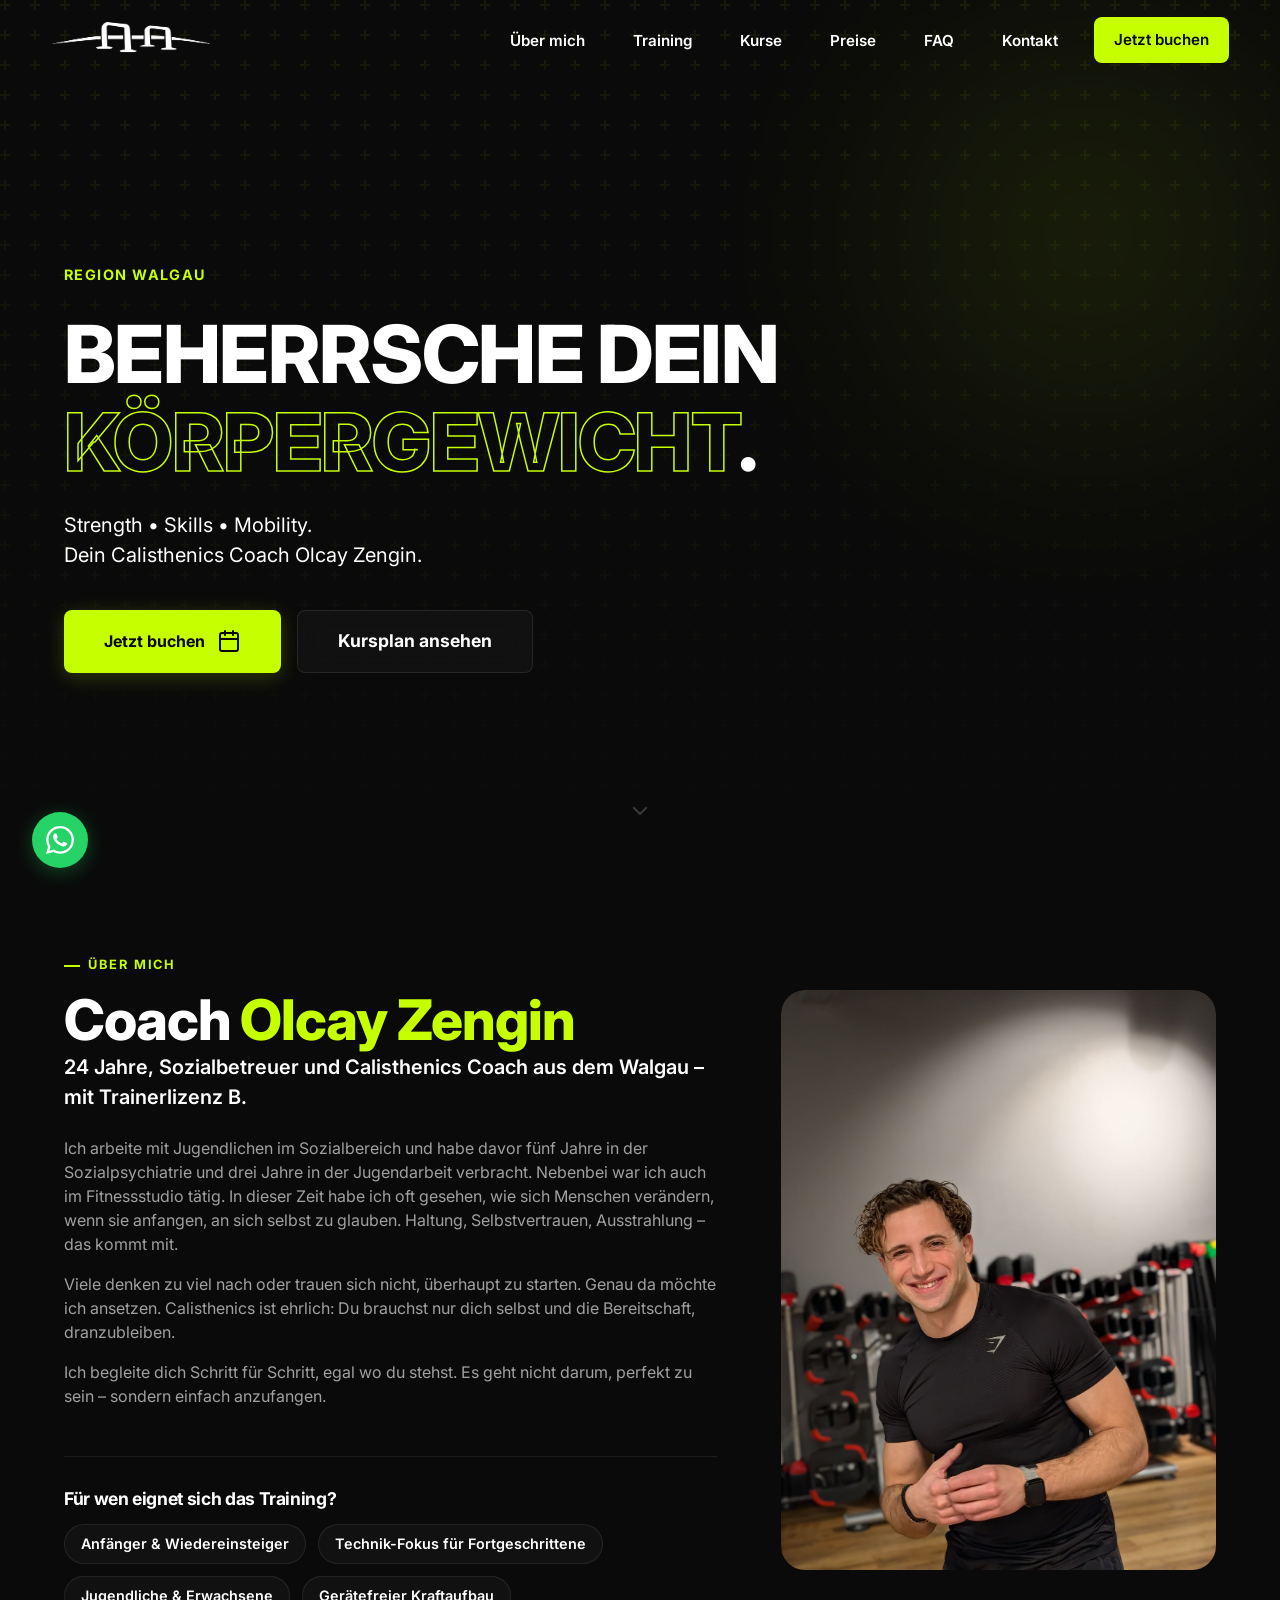
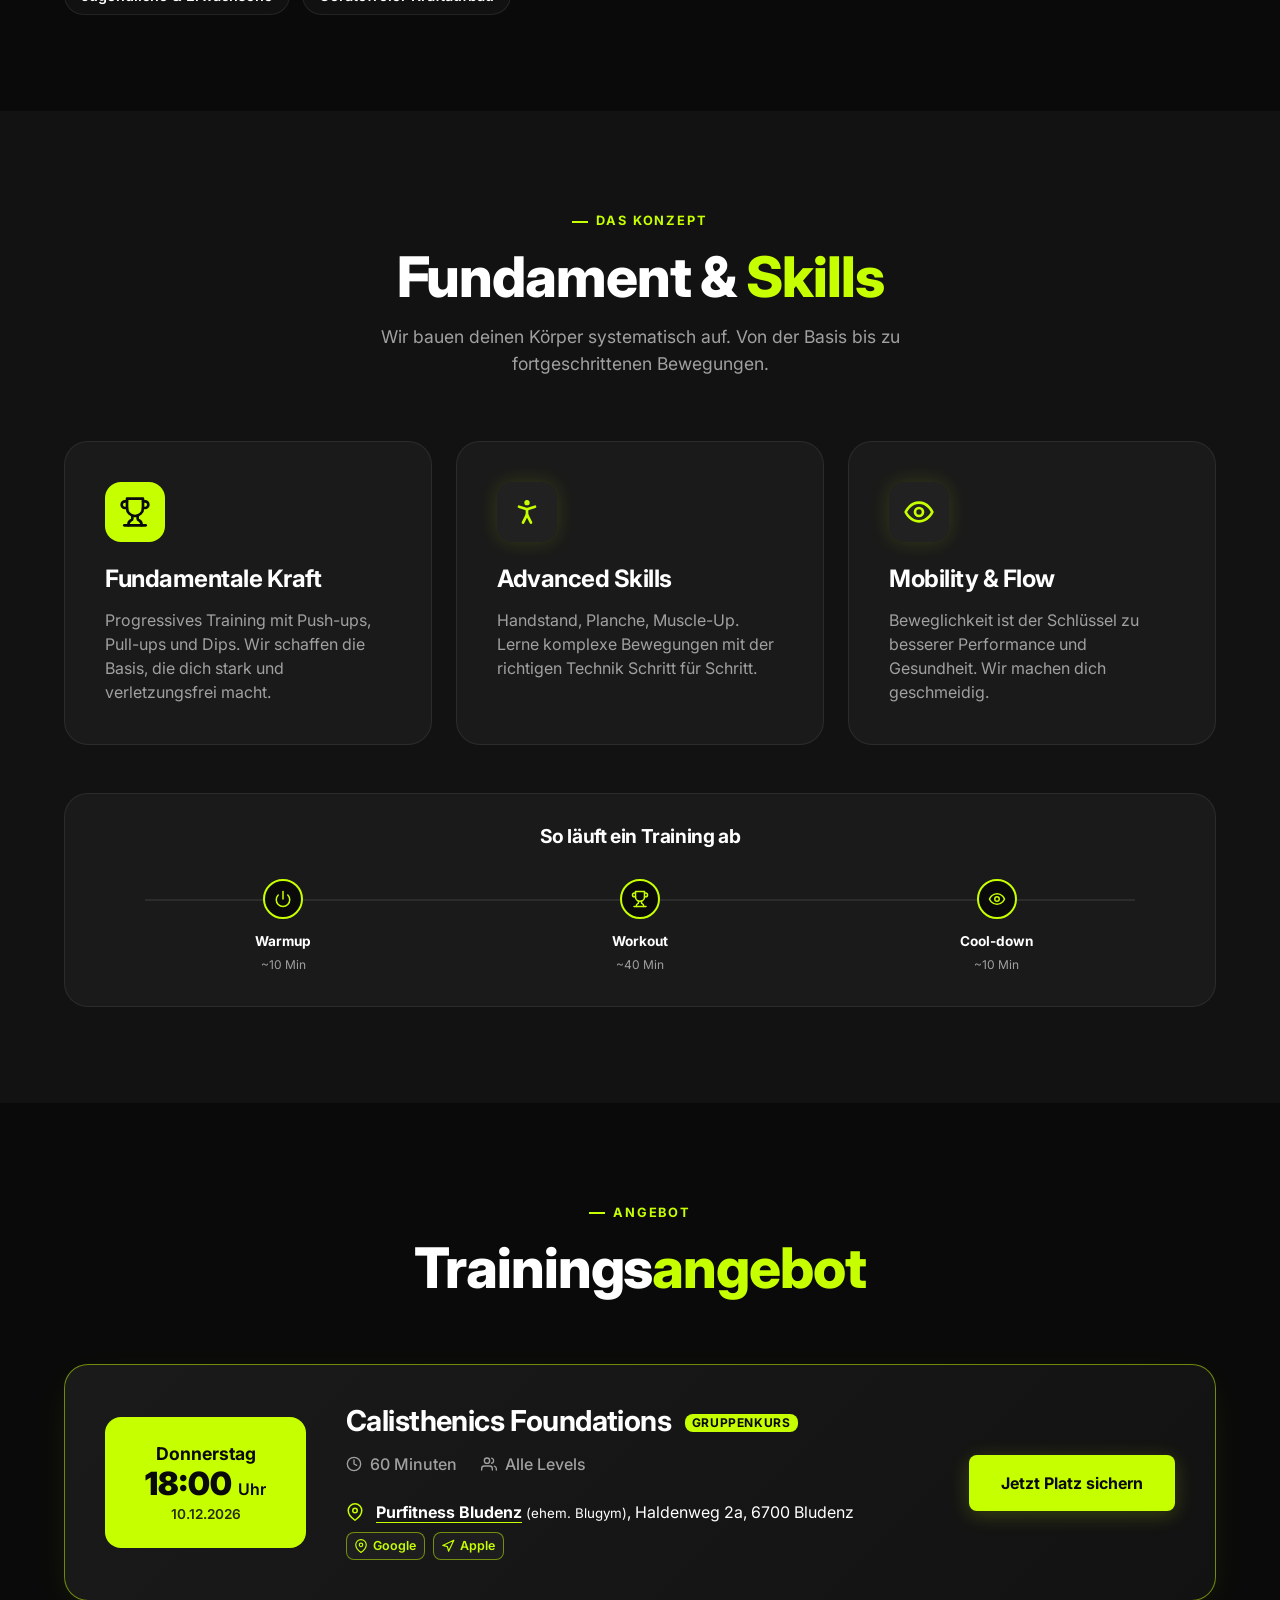
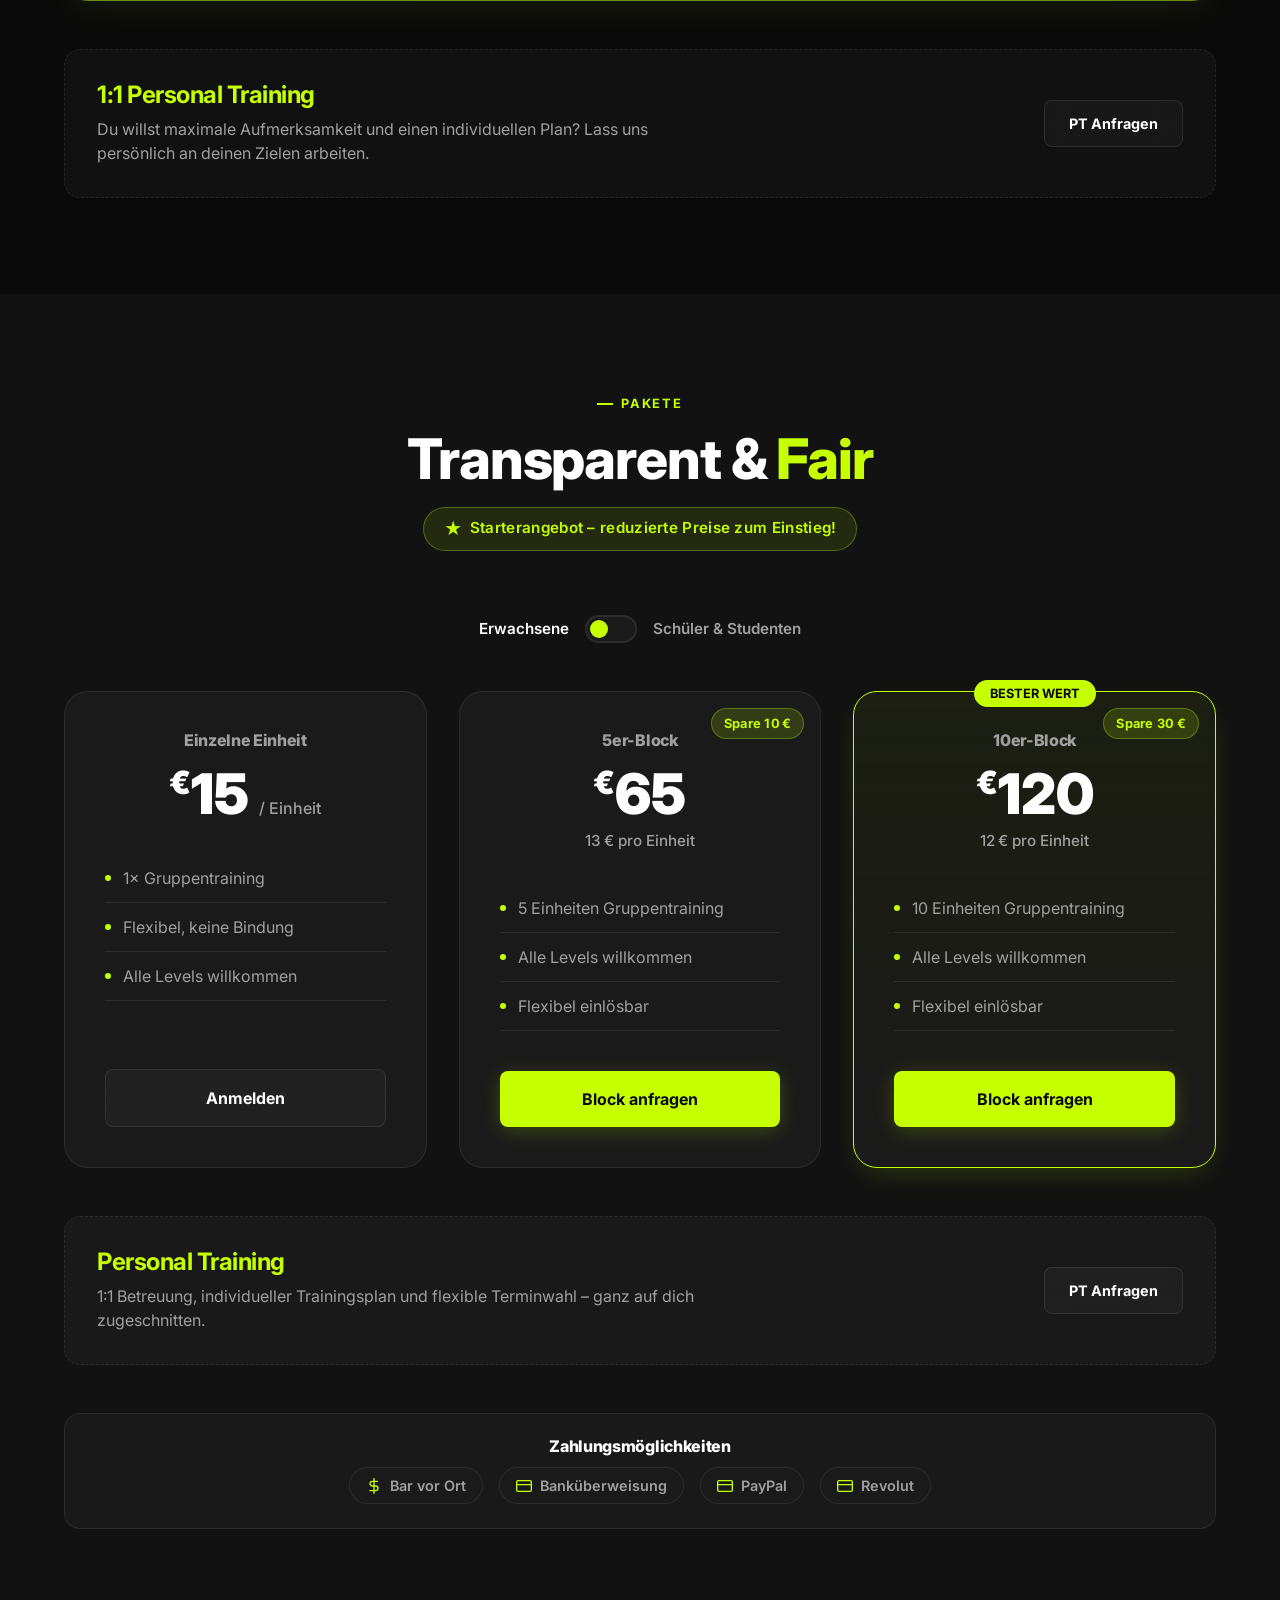
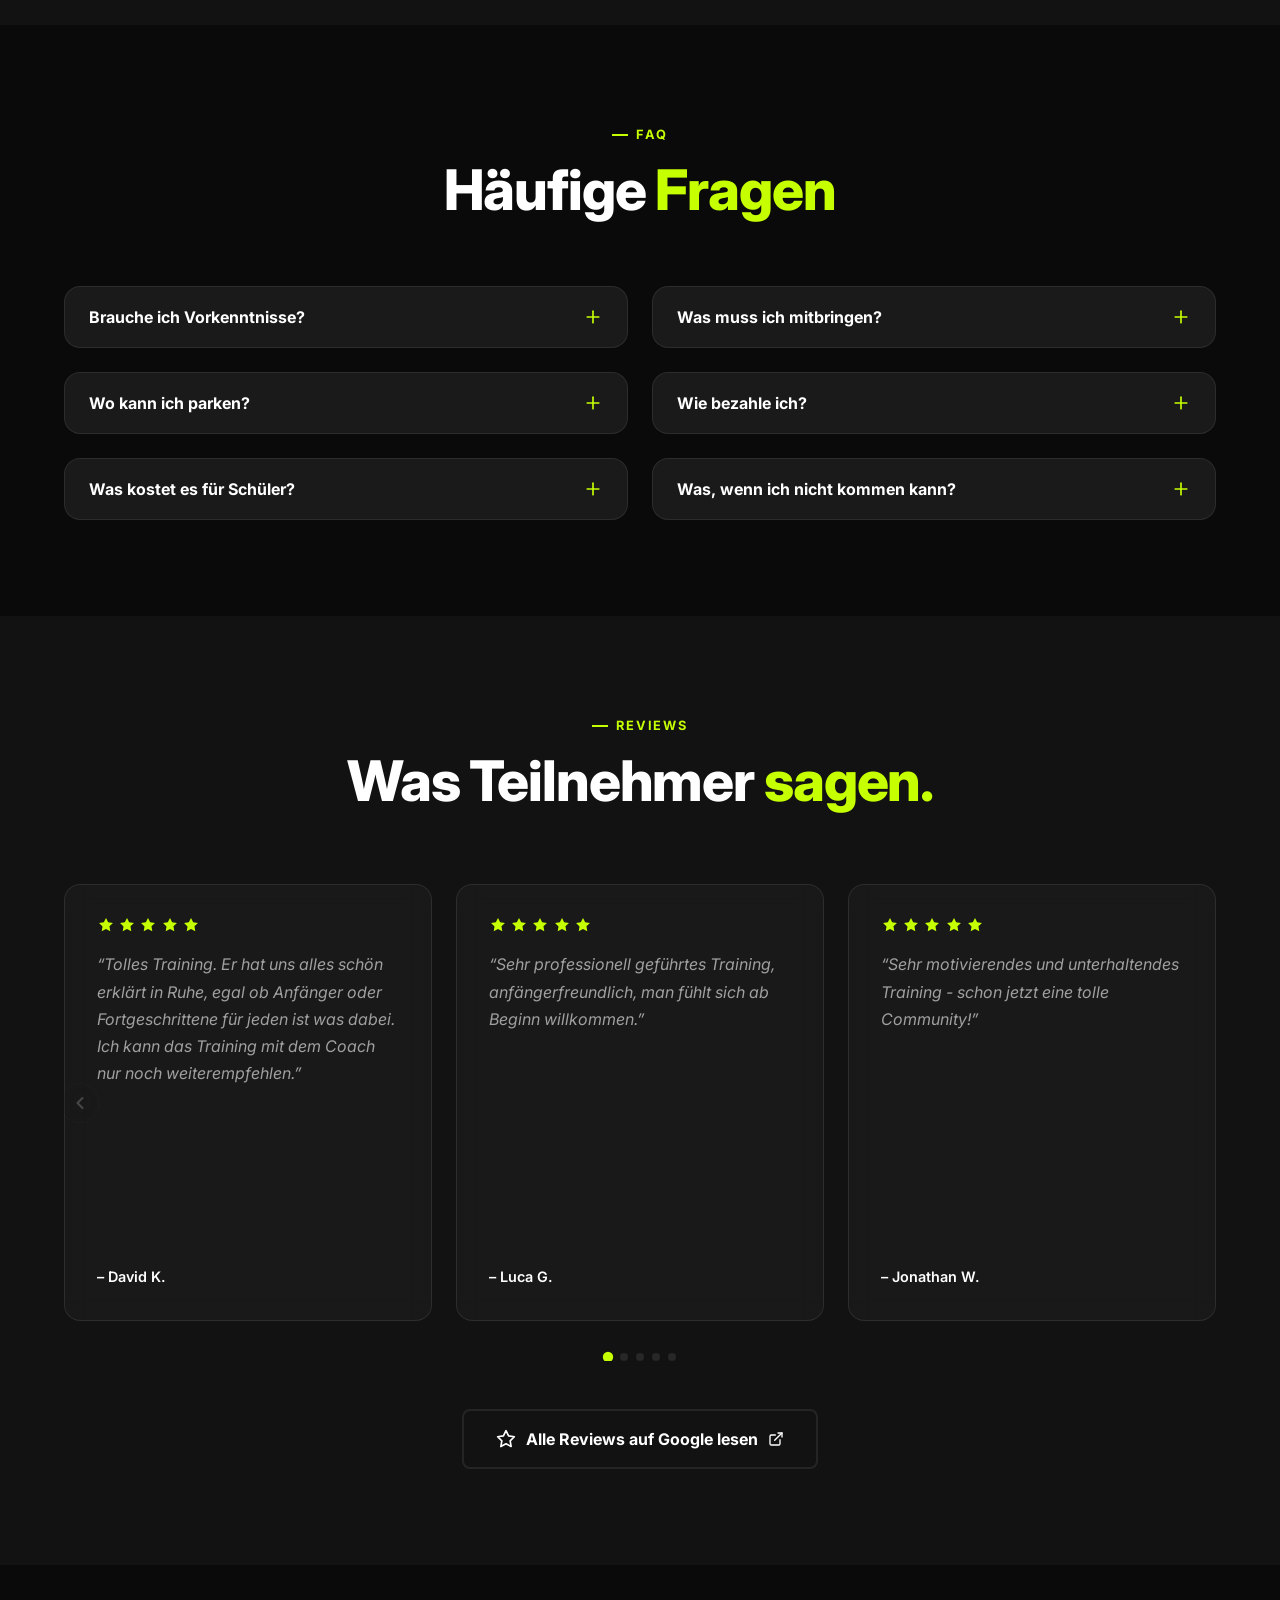
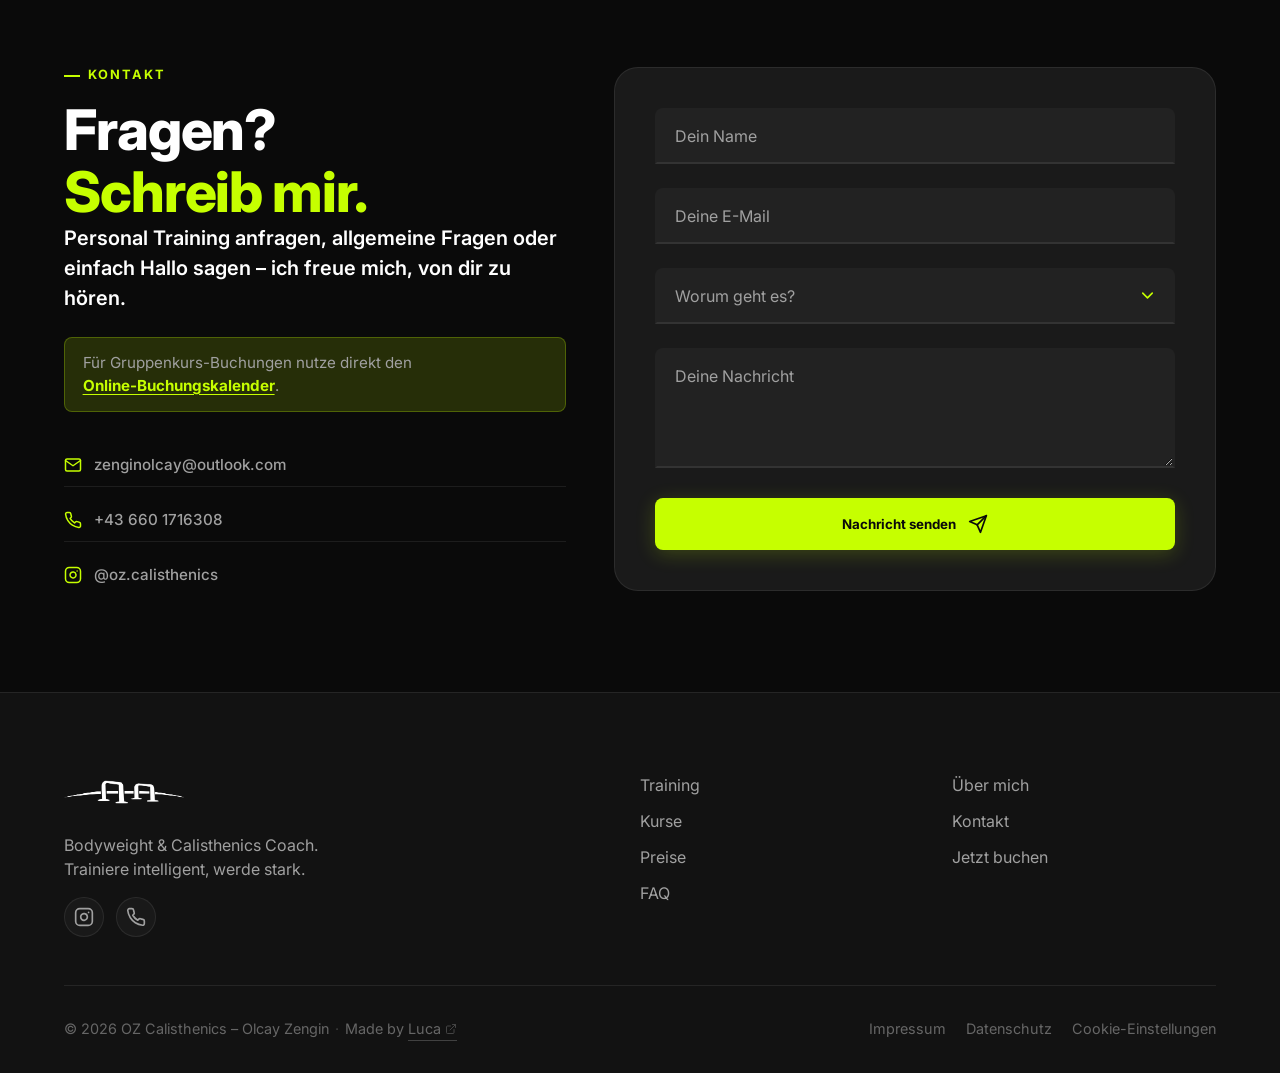
==== index.html @ abbfb84c "Redesign reviews section: replace vertical grid with horizontal carousel The reviews section was a b" ====
<!DOCTYPE html>
<html lang="de">
<head>
    <!-- Google Analytics -->
    <script src="analytics.js"></script>
    <script async src="https://www.googletagmanager.com/gtag/js?id=G-SQ1294ECL8"></script>
    <meta charset="UTF-8">
    <meta name="viewport" content="width=device-width, initial-scale=1.0, maximum-scale=5.0">
    <title>OZ Calisthenics – Eigengewicht & Calisthenics Training in Bludenz</title>
    <meta name="description" content="Calisthenics & Eigengewichtstraining mit Coach Olcay Zengin in Bludenz. Gruppenkurse und Personal Training. Strength • Skills • Mobility für alle Levels.">
    <!-- Open Graph -->
    <meta property="og:title" content="OZ Calisthenics – Eigengewicht & Calisthenics Training in Bludenz">
    <meta property="og:description" content="Calisthenics & Eigengewichtstraining mit Coach Olcay Zengin in Bludenz. Gruppenkurse und Personal Training für alle Levels.">
    <meta property="og:type" content="website">
    <meta property="og:url" content="https://oz-calisthenics.at/">
    <meta property="og:image" content="https://oz-calisthenics.at/olcay.jpeg">
    <meta property="og:locale" content="de_AT">
    <meta property="og:site_name" content="OZ Calisthenics">
    <link rel="icon" href="favicon.ico" type="image/x-icon">
    <link rel="stylesheet" href="style.css">
    <link rel="dns-prefetch" href="https://cdn.supersaas.net">
    <link rel="preconnect" href="https://fonts.googleapis.com">
    <link rel="preconnect" href="https://fonts.gstatic.com" crossorigin>
    <link href="https://fonts.googleapis.com/css2?family=Inter:wght@400;600;700;800;900&display=swap" rel="stylesheet" media="print" onload="this.media='all'">
    <noscript><link href="https://fonts.googleapis.com/css2?family=Inter:wght@400;600;700;800;900&display=swap" rel="stylesheet"></noscript>
    <!-- Structured Data -->
    <script type="application/ld+json">
    {
        "@context": "https://schema.org",
        "@type": "SportsActivityLocation",
        "name": "OZ Calisthenics",
        "description": "Calisthenics & Eigengewichtstraining mit Coach Olcay Zengin in Bludenz. Gruppenkurse und Personal Training.",
        "url": "https://oz-calisthenics.at",
        "telephone": "+436601716308",
        "email": "zenginolcay@outlook.com",
        "address": {
            "@type": "PostalAddress",
            "streetAddress": "Haldenweg 2a",
            "addressLocality": "Bludenz",
            "postalCode": "6700",
            "addressCountry": "AT"
        },
        "geo": {
            "@type": "GeoCoordinates",
            "latitude": 47.1545,
            "longitude": 9.8225
        },
        "founder": {
            "@type": "Person",
            "name": "Olcay Zengin",
            "jobTitle": "Calisthenics Coach"
        },
        "sameAs": [
            "https://www.instagram.com/oz.calisthenics/"
        ]
    }
    </script>
</head>
<body>
    <a href="#main" class="skip-link">Zum Inhalt springen</a>
    <nav class="navbar" id="navbar">
        <div class="nav-container">
            <a href="#hero" class="nav-logo" aria-label="Zurück zum Start">
                <img src="logo.png" alt="OZ Calisthenics Logo" class="logo-img">
            </a>
            
            <button class="nav-toggle" id="nav-toggle" aria-label="Menü öffnen" aria-expanded="false">
                <span class="toggle-line"></span>
                <span class="toggle-line"></span>
            </button>

            <ul class="nav-menu" id="nav-menu">
                <li><a href="#about" class="nav-link">Über mich</a></li>
                <li><a href="#training" class="nav-link">Training</a></li>
                <li><a href="#kurse" class="nav-link">Kurse</a></li>
                <li><a href="#preise" class="nav-link">Preise</a></li>
                <li><a href="#faq" class="nav-link">FAQ</a></li>
                <li><a href="#kontakt" class="nav-link">Kontakt</a></li>
                <li><button class="nav-link btn-nav-cta btn-booking">Jetzt buchen</button></li>
            </ul>
        </div>
    </nav>
    <div class="nav-menu-overlay" id="nav-overlay"></div>

    <main id="main">
        <section class="hero" id="hero">
            <div class="hero-bg-pattern"></div>
            <div class="hero-content container">
                <div class="hero-text-block animated-fade-up">
                    <span class="hero-badge">Region Walgau</span>
                    <h1 class="hero-title">
                        BEHERRSCHE DEIN<br>
                        <span class="text-stroke-accent">KÖRPERGEWICHT</span>.
                    </h1>
                    <p class="hero-subtitle">Strength • Skills • Mobility. <br>Dein Calisthenics Coach Olcay Zengin.</p>
                </div>
                
                <div class="hero-actions animated-fade-up delay-1">
                    <button class="btn btn-accent btn-large btn-booking">
                        Jetzt buchen
                        <svg xmlns="http://www.w3.org/2000/svg" width="24" height="24" viewBox="0 0 24 24" fill="none" stroke="currentColor" stroke-width="2" stroke-linecap="round" stroke-linejoin="round"><rect x="3" y="4" width="18" height="18" rx="2" ry="2"></rect><line x1="16" y1="2" x2="16" y2="6"></line><line x1="8" y1="2" x2="8" y2="6"></line><line x1="3" y1="10" x2="21" y2="10"></line></svg>
                    </button>
                    <a href="#kurse" class="btn btn-glass btn-large">Kursplan ansehen</a>
                </div>
            </div>
            <a href="#about" class="scroll-indicator" aria-label="Nach unten scrollen">
                <svg xmlns="http://www.w3.org/2000/svg" width="24" height="24" viewBox="0 0 24 24" fill="none" stroke="currentColor" stroke-width="2" stroke-linecap="round" stroke-linejoin="round"><polyline points="6 9 12 15 18 9"></polyline></svg>
            </a>
        </section>

        <section class="section" id="about">
            <div class="container">
                <div class="about-layout">
                    <div class="about-content scroll-reveal">
                        <span class="section-tag">Über mich</span>
                        <h2 class="section-title">Coach <span class="text-accent">Olcay Zengin</span></h2>
                        <p class="lead-text">24 Jahre, Sozialbetreuer und Calisthenics Coach aus dem Walgau – mit Trainerlizenz B.</p>
                        <p>Ich arbeite mit Jugendlichen im Sozialbereich und habe davor fünf Jahre in der Sozialpsychiatrie und drei Jahre in der Jugendarbeit verbracht. Nebenbei war ich auch im Fitnessstudio tätig. In dieser Zeit habe ich oft gesehen, wie sich Menschen verändern, wenn sie anfangen, an sich selbst zu glauben. Haltung, Selbstvertrauen, Ausstrahlung – das kommt mit.</p>
                        <p>Viele denken zu viel nach oder trauen sich nicht, überhaupt zu starten. Genau da möchte ich ansetzen. Calisthenics ist ehrlich: Du brauchst nur dich selbst und die Bereitschaft, dranzubleiben.</p>
                        <p>Ich begleite dich Schritt für Schritt, egal wo du stehst. Es geht nicht darum, perfekt zu sein – sondern einfach anzufangen.</p>
                        <div class="target-groups">
                            <h3>Für wen eignet sich das Training?</h3>
                            <ul class="tag-list">
                                <li>Anfänger & Wiedereinsteiger</li>
                                <li>Technik-Fokus für Fortgeschrittene</li>
                                <li>Jugendliche & Erwachsene</li>
                                <li>Gerätefreier Kraftaufbau</li>
                            </ul>
                        </div>
                    </div>
                    
                    <div class="about-image scroll-reveal delay-1">
                        <img src="olcay.jpeg" alt="Coach Olcay Zengin" class="about-photo" loading="lazy">
                    </div>
                </div>
            </div>
        </section>

        <section class="section section-darker" id="training">
            <div class="container">
                <div class="section-header center-text scroll-reveal">
                    <span class="section-tag">Das Konzept</span>
                    <h2 class="section-title">Fundament & <span class="text-accent">Skills</span></h2>
                    <p class="section-subtitle">Wir bauen deinen Körper systematisch auf. Von der Basis bis zu fortgeschrittenen Bewegungen.</p>
                </div>

                <div class="bento-grid">
                    <div class="bento-card scroll-reveal">
                        <div class="card-content">
                            <div class="icon-wrapper accent-bg"><svg xmlns="http://www.w3.org/2000/svg" width="24" height="24" viewBox="0 0 24 24" fill="none" stroke="currentColor" stroke-width="2" stroke-linecap="round" stroke-linejoin="round"><path d="M6 9H4.5a2.5 2.5 0 0 1 0-5H6"></path><path d="M18 9h1.5a2.5 2.5 0 0 0 0-5H18"></path><path d="M4 22h16"></path><path d="M10 14.66V17c0 .55-.47.98-.97 1.21C7.85 18.75 7 20.24 7 22"></path><path d="M14 14.66V17c0 .55.47.98.97 1.21C16.15 18.75 17 20.24 17 22"></path><path d="M18 2H6v7a6 6 0 0 0 12 0V2Z"></path></svg></div>
                            <h3>Fundamentale Kraft</h3>
                            <p>Progressives Training mit Push-ups, Pull-ups und Dips. Wir schaffen die Basis, die dich stark und verletzungsfrei macht.</p>
                        </div>
                    </div>

                    <div class="bento-card scroll-reveal delay-1">
                        <div class="card-content">
                            <div class="icon-wrapper icon-glow"><svg xmlns="http://www.w3.org/2000/svg" width="24" height="24" viewBox="0 0 24 24" fill="none" stroke="currentColor" stroke-width="2" stroke-linecap="round" stroke-linejoin="round"><circle cx="12" cy="5" r="1"></circle><path d="m9 20 3-6 3 6"></path><path d="m6 8 6 2 6-2"></path><path d="M12 10v4"></path></svg></div>
                            <h3>Advanced Skills</h3>
                            <p>Handstand, Planche, Muscle-Up. Lerne komplexe Bewegungen mit der richtigen Technik Schritt für Schritt.</p>
                        </div>
                    </div>

                    <div class="bento-card scroll-reveal delay-2">
                        <div class="card-content">
                            <div class="icon-wrapper icon-glow"><svg xmlns="http://www.w3.org/2000/svg" width="24" height="24" viewBox="0 0 24 24" fill="none" stroke="currentColor" stroke-width="2" stroke-linecap="round" stroke-linejoin="round"><path d="M2 12s3-7 10-7 10 7 10 7-3 7-10 7-10-7-10-7Z"></path><circle cx="12" cy="12" r="3"></circle></svg></div>
                            <h3>Mobility & Flow</h3>
                            <p>Beweglichkeit ist der Schlüssel zu besserer Performance und Gesundheit. Wir machen dich geschmeidig.</p>
                        </div>
                    </div>
                </div>

                <div class="session-timeline scroll-reveal">
                    <h3>So läuft ein Training ab</h3>
                    <div class="timeline-steps">
                        <div class="timeline-step">
                            <div class="timeline-icon">
                                <svg xmlns="http://www.w3.org/2000/svg" width="24" height="24" viewBox="0 0 24 24" fill="none" stroke="currentColor" stroke-width="2" stroke-linecap="round" stroke-linejoin="round"><path d="M18.36 6.64a9 9 0 1 1-12.73 0"></path><line x1="12" y1="2" x2="12" y2="12"></line></svg>
                            </div>
                            <strong>Warmup</strong>
                            <span>~10 Min</span>
                        </div>
                        <div class="timeline-step">
                            <div class="timeline-icon">
                                <svg xmlns="http://www.w3.org/2000/svg" width="24" height="24" viewBox="0 0 24 24" fill="none" stroke="currentColor" stroke-width="2" stroke-linecap="round" stroke-linejoin="round"><path d="M6 9H4.5a2.5 2.5 0 0 1 0-5H6"></path><path d="M18 9h1.5a2.5 2.5 0 0 0 0-5H18"></path><path d="M4 22h16"></path><path d="M10 14.66V17c0 .55-.47.98-.97 1.21C7.85 18.75 7 20.24 7 22"></path><path d="M14 14.66V17c0 .55.47.98.97 1.21C16.15 18.75 17 20.24 17 22"></path><path d="M18 2H6v7a6 6 0 0 0 12 0V2Z"></path></svg>
                            </div>
                            <strong>Workout</strong>
                            <span>~40 Min</span>
                        </div>
                        <div class="timeline-step">
                            <div class="timeline-icon">
                                <svg xmlns="http://www.w3.org/2000/svg" width="24" height="24" viewBox="0 0 24 24" fill="none" stroke="currentColor" stroke-width="2" stroke-linecap="round" stroke-linejoin="round"><path d="M2 12s3-7 10-7 10 7 10 7-3 7-10 7-10-7-10-7Z"></path><circle cx="12" cy="12" r="3"></circle></svg>
                            </div>
                            <strong>Cool-down</strong>
                            <span>~10 Min</span>
                        </div>
                    </div>
                </div>
            </div>
        </section>

        <section class="section" id="kurse">
            <div class="container">
                <div class="section-header center-text scroll-reveal">
                    <span class="section-tag">Angebot</span>
                    <h2 class="section-title">Trainings<span class="text-accent">angebot</span></h2>
                </div>
                
                <div class="course-highlight-card scroll-reveal">
                    <div class="course-timing">
                        <span class="day">Donnerstag</span>
                        <span class="time">18:00 <small>Uhr</small></span>
                        <span class="next-date" id="next-thursday"></span>
                    </div>
                    <div class="course-info">
                        <h3>Calisthenics Foundations <span class="course-type-badge">Gruppenkurs</span></h3>
                        <div class="meta-info">
                            <span><svg xmlns="http://www.w3.org/2000/svg" width="16" height="16" viewBox="0 0 24 24" fill="none" stroke="currentColor" stroke-width="2" stroke-linecap="round" stroke-linejoin="round"><circle cx="12" cy="12" r="10"></circle><polyline points="12 6 12 12 16 14"></polyline></svg> 60 Minuten</span>
                            <span><svg xmlns="http://www.w3.org/2000/svg" width="16" height="16" viewBox="0 0 24 24" fill="none" stroke="currentColor" stroke-width="2" stroke-linecap="round" stroke-linejoin="round"><path d="M17 21v-2a4 4 0 0 0-4-4H5a4 4 0 0 0-4 4v2"></path><circle cx="9" cy="7" r="4"></circle><path d="M23 21v-2a4 4 0 0 0-3-3.87"></path><path d="M16 3.13a4 4 0 0 1 0 7.75"></path></svg> Alle Levels</span>
                        </div>
                        <div class="location-row">
                            <address class="location-address">
                                <svg xmlns="http://www.w3.org/2000/svg" width="18" height="18" viewBox="0 0 24 24" fill="none" stroke="currentColor" stroke-width="2" stroke-linecap="round" stroke-linejoin="round" class="feather feather-map-pin"><path d="M21 10c0 7-9 13-9 13s-9-6-9-13a9 9 0 0 1 18 0z"></path><circle cx="12" cy="10" r="3"></circle></svg>
                                <span><a href="https://blugym.at/" target="_blank" rel="noopener" class="gym-link"><strong>Purfitness Bludenz</strong></a> <small>(ehem. Blugym)</small>, Haldenweg 2a, 6700 Bludenz</span>
                            </address>
                            <div class="map-quicklinks">
                                <a href="https://maps.app.goo.gl/muRWZgkUmyk9zxxu8" target="_blank" rel="noopener" class="map-link" title="In Google Maps öffnen">
                                    <svg xmlns="http://www.w3.org/2000/svg" width="14" height="14" viewBox="0 0 24 24" fill="none" stroke="currentColor" stroke-width="2" stroke-linecap="round" stroke-linejoin="round"><path d="M21 10c0 7-9 13-9 13s-9-6-9-13a9 9 0 0 1 18 0z"></path><circle cx="12" cy="10" r="3"></circle></svg>
                                    Google
                                </a>
                                <a href="https://maps.apple/p/S4epYdy2A.YBbc" target="_blank" rel="noopener" class="map-link" title="In Apple Maps öffnen">
                                    <svg xmlns="http://www.w3.org/2000/svg" width="14" height="14" viewBox="0 0 24 24" fill="none" stroke="currentColor" stroke-width="2" stroke-linecap="round" stroke-linejoin="round"><polygon points="3 11 22 2 13 21 11 13 3 11"></polygon></svg>
                                    Apple
                                </a>
                            </div>
                        </div>
                    </div>
                    <div class="course-action">
                        <button class="btn btn-accent btn-booking">Jetzt Platz sichern</button>
                    </div>
                </div>

                <div class="pt-teaser scroll-reveal delay-1">
                    <div class="pt-content">
                        <h3>1:1 Personal Training</h3>
                        <p>Du willst maximale Aufmerksamkeit und einen individuellen Plan? Lass uns persönlich an deinen Zielen arbeiten.</p>
                    </div>
                    <a href="#kontakt" class="btn btn-glass btn-sm">PT Anfragen</a>
                </div>
            </div>
        </section>

        <section class="section section-darker" id="preise">
            <div class="container">
                <div class="section-header center-text scroll-reveal">
                    <span class="section-tag">Pakete</span>
                    <h2 class="section-title">Transparent & <span class="text-accent">Fair</span></h2>
                    <div class="starter-offer-banner">
                        <span class="starter-offer-icon">&#9733;</span>
                        <span>Starterangebot – reduzierte Preise zum Einstieg!</span>
                    </div>
                </div>

                <div class="pricing-toggle-wrapper scroll-reveal">
                    <span class="pricing-toggle-label" id="toggle-label-regular">Erwachsene</span>
                    <button class="pricing-toggle" id="pricing-toggle" role="switch" aria-checked="false" aria-label="Zwischen Erwachsenen- und Schülerpreisen wechseln">
                        <span class="pricing-toggle-knob"></span>
                    </button>
                    <span class="pricing-toggle-label" id="toggle-label-student">Schüler & Studenten</span>
                </div>

                <div class="pricing-grid" id="pricing-grid">
                    <div class="pricing-card scroll-reveal">
                        <div class="pricing-header">
                            <h4>Einzelne Einheit</h4>
                            <div class="price">
                                <span class="currency">€</span><span class="price-value" data-regular="15" data-student="10">15</span>
                                <span class="period">/ Einheit</span>
                            </div>
                        </div>
                        <ul class="highlight-list">
                            <li>1× Gruppentraining</li>
                            <li>Flexibel, keine Bindung</li>
                            <li>Alle Levels willkommen</li>
                        </ul>
                        <button class="btn btn-glass btn-full btn-booking">Anmelden</button>
                    </div>

                    <div class="pricing-card scroll-reveal delay-1">
                        <div class="savings-badge" data-regular="Spare 10&thinsp;€" data-student="Spare 10&thinsp;€">Spare 10&thinsp;€</div>
                        <div class="pricing-header">
                            <h4>5er-Block</h4>
                            <div class="price">
                                <span class="currency">€</span><span class="price-value" data-regular="65" data-student="40">65</span>
                            </div>
                            <span class="price-per-unit" data-regular="13&thinsp;€ pro Einheit" data-student="8&thinsp;€ pro Einheit">13&thinsp;€ pro Einheit</span>
                        </div>
                        <ul class="highlight-list">
                            <li>5 Einheiten Gruppentraining</li>
                            <li>Alle Levels willkommen</li>
                            <li>Flexibel einlösbar</li>
                        </ul>
                        <a href="#kontakt" class="btn btn-accent btn-full" data-subject="Block-Buchung (5er / 10er)">Block anfragen</a>
                    </div>

                    <div class="pricing-card popular scroll-reveal delay-2">
                        <div class="popular-badge">Bester Wert</div>
                        <div class="savings-badge" data-regular="Spare 30&thinsp;€" data-student="Spare 25&thinsp;€">Spare 30&thinsp;€</div>
                        <div class="pricing-header">
                            <h4>10er-Block</h4>
                            <div class="price">
                                <span class="currency">€</span><span class="price-value" data-regular="120" data-student="75">120</span>
                            </div>
                            <span class="price-per-unit" data-regular="12&thinsp;€ pro Einheit" data-student="7,50&thinsp;€ pro Einheit">12&thinsp;€ pro Einheit</span>
                        </div>
                        <ul class="highlight-list">
                            <li>10 Einheiten Gruppentraining</li>
                            <li>Alle Levels willkommen</li>
                            <li>Flexibel einlösbar</li>
                        </ul>
                        <a href="#kontakt" class="btn btn-accent btn-full" data-subject="Block-Buchung (5er / 10er)">Block anfragen</a>
                    </div>
                </div>

                <div class="pt-teaser scroll-reveal">
                    <div class="pt-content">
                        <h3>Personal Training</h3>
                        <p>1:1 Betreuung, individueller Trainingsplan und flexible Terminwahl – ganz auf dich zugeschnitten.</p>
                    </div>
                    <a href="#kontakt" class="btn btn-glass btn-sm">PT Anfragen</a>
                </div>

                <div class="payment-info scroll-reveal">
                    <h4>Zahlungsmöglichkeiten</h4>
                    <div class="payment-methods">
                        <span class="payment-method">
                            <svg xmlns="http://www.w3.org/2000/svg" width="16" height="16" viewBox="0 0 24 24" fill="none" stroke="currentColor" stroke-width="2" stroke-linecap="round" stroke-linejoin="round"><line x1="12" y1="1" x2="12" y2="23"></line><path d="M17 5H9.5a3.5 3.5 0 0 0 0 7h5a3.5 3.5 0 0 1 0 7H6"></path></svg>
                            Bar vor Ort
                        </span>
                        <span class="payment-method">
                            <svg xmlns="http://www.w3.org/2000/svg" width="16" height="16" viewBox="0 0 24 24" fill="none" stroke="currentColor" stroke-width="2" stroke-linecap="round" stroke-linejoin="round"><rect x="1" y="4" width="22" height="16" rx="2" ry="2"></rect><line x1="1" y1="10" x2="23" y2="10"></line></svg>
                            Banküberweisung
                        </span>
                        <a href="https://www.paypal.me/olcayzengin" target="_blank" rel="noopener noreferrer" class="payment-method payment-link">
                            <svg xmlns="http://www.w3.org/2000/svg" width="16" height="16" viewBox="0 0 24 24" fill="none" stroke="currentColor" stroke-width="2" stroke-linecap="round" stroke-linejoin="round"><rect x="1" y="4" width="22" height="16" rx="2" ry="2"></rect><line x1="1" y1="10" x2="23" y2="10"></line></svg>
                            PayPal
                        </a>
                        <a href="https://revolut.me/olcayz" target="_blank" rel="noopener noreferrer" class="payment-method payment-link">
                            <svg xmlns="http://www.w3.org/2000/svg" width="16" height="16" viewBox="0 0 24 24" fill="none" stroke="currentColor" stroke-width="2" stroke-linecap="round" stroke-linejoin="round"><rect x="1" y="4" width="22" height="16" rx="2" ry="2"></rect><line x1="1" y1="10" x2="23" y2="10"></line></svg>
                            Revolut
                        </a>
                    </div>
                </div>
            </div>
        </section>

        <section class="section" id="faq">
            <div class="container">
                <div class="section-header center-text scroll-reveal">
                    <span class="section-tag">FAQ</span>
                    <h2 class="section-title">Häufige <span class="text-accent">Fragen</span></h2>
                </div>

                <div class="faq-grid">
                    <div class="faq-item scroll-reveal">
                        <button class="faq-question" aria-expanded="false">
                            Brauche ich Vorkenntnisse?
                            <svg xmlns="http://www.w3.org/2000/svg" width="20" height="20" viewBox="0 0 24 24" fill="none" stroke="currentColor" stroke-width="2" stroke-linecap="round" stroke-linejoin="round"><line x1="12" y1="5" x2="12" y2="19"></line><line x1="5" y1="12" x2="19" y2="12"></line></svg>
                        </button>
                        <div class="faq-answer">
                            <p>Nein, absolut nicht. Das Calisthenics Foundations Training ist für alle Levels ausgelegt – vom kompletten Anfänger bis zum Fortgeschrittenen. Ich passe die Übungen individuell an.</p>
                        </div>
                    </div>

                    <div class="faq-item scroll-reveal delay-1">
                        <button class="faq-question" aria-expanded="false">
                            Was muss ich mitbringen?
                            <svg xmlns="http://www.w3.org/2000/svg" width="20" height="20" viewBox="0 0 24 24" fill="none" stroke="currentColor" stroke-width="2" stroke-linecap="round" stroke-linejoin="round"><line x1="12" y1="5" x2="12" y2="19"></line><line x1="5" y1="12" x2="19" y2="12"></line></svg>
                        </button>
                        <div class="faq-answer">
                            <p>Sportkleidung, ein Handtuch und eine Trinkflasche – mehr brauchst du nicht. Trainiert wird mit dem eigenen Körpergewicht.</p>
                        </div>
                    </div>

                    <div class="faq-item scroll-reveal">
                        <button class="faq-question" aria-expanded="false">
                            Wo kann ich parken?
                            <svg xmlns="http://www.w3.org/2000/svg" width="20" height="20" viewBox="0 0 24 24" fill="none" stroke="currentColor" stroke-width="2" stroke-linecap="round" stroke-linejoin="round"><line x1="12" y1="5" x2="12" y2="19"></line><line x1="5" y1="12" x2="19" y2="12"></line></svg>
                        </button>
                        <div class="faq-answer">
                            <p>Du kannst bequem bei den Valblu Parkplätzen parken. Von dort sind es nur wenige Schritte zum Purfitness Bludenz (ehem. Blugym).</p>
                        </div>
                    </div>

                    <div class="faq-item scroll-reveal delay-1">
                        <button class="faq-question" aria-expanded="false">
                            Wie bezahle ich?
                            <svg xmlns="http://www.w3.org/2000/svg" width="20" height="20" viewBox="0 0 24 24" fill="none" stroke="currentColor" stroke-width="2" stroke-linecap="round" stroke-linejoin="round"><line x1="12" y1="5" x2="12" y2="19"></line><line x1="5" y1="12" x2="19" y2="12"></line></svg>
                        </button>
                        <div class="faq-answer">
                            <p>Du kannst bar vor Ort bezahlen, vorab per Banküberweisung (IBAN: AT57 3745 8000 0578 1679, Verwendungszweck: Calisthenics + Name), per <a href="https://www.paypal.me/olcayzengin" target="_blank" rel="noopener noreferrer">PayPal</a> oder per <a href="https://revolut.me/olcayz" target="_blank" rel="noopener noreferrer">Revolut</a>.</p>
                        </div>
                    </div>

                    <div class="faq-item scroll-reveal">
                        <button class="faq-question" aria-expanded="false">
                            Was kostet es für Schüler?
                            <svg xmlns="http://www.w3.org/2000/svg" width="20" height="20" viewBox="0 0 24 24" fill="none" stroke="currentColor" stroke-width="2" stroke-linecap="round" stroke-linejoin="round"><line x1="12" y1="5" x2="12" y2="19"></line><line x1="5" y1="12" x2="19" y2="12"></line></svg>
                        </button>
                        <div class="faq-answer">
                            <p>Schüler und Studenten zahlen 10 € pro Einzeleinheit (statt 15 €). Auch bei den Blöcken gibt es Ermäßigung: 5er-Block für 40 €, 10er-Block für 75 €. Einfach beim Preise-Bereich den Schüler-Toggle aktivieren.</p>
                        </div>
                    </div>

                    <div class="faq-item scroll-reveal delay-1">
                        <button class="faq-question" aria-expanded="false">
                            Was, wenn ich nicht kommen kann?
                            <svg xmlns="http://www.w3.org/2000/svg" width="20" height="20" viewBox="0 0 24 24" fill="none" stroke="currentColor" stroke-width="2" stroke-linecap="round" stroke-linejoin="round"><line x1="12" y1="5" x2="12" y2="19"></line><line x1="5" y1="12" x2="19" y2="12"></line></svg>
                        </button>
                        <div class="faq-answer">
                            <p>Kein Problem – melde dich einfach spätestens 24 Stunden vorher bei mir ab, damit jemand von der Warteliste nachrücken kann.</p>
                        </div>
                    </div>
                </div>
            </div>
        </section>

        <section class="section section-darker" id="reviews">
            <div class="container">
                <div class="section-header center-text">
                    <span class="section-tag scroll-reveal">Reviews</span>
                    <h2 class="section-title scroll-reveal">Was Teilnehmer <span class="text-accent">sagen.</span></h2>
                </div>

                <div class="reviews-carousel scroll-reveal">
                    <div class="reviews-track" id="reviews-track">
                        <div class="review-card">
                            <div class="review-stars">
                                <svg viewBox="0 0 20 20" fill="currentColor" width="18" height="18"><path d="M10 1l2.39 4.84 5.34.78-3.87 3.77.91 5.32L10 13.27l-4.77 2.51.91-5.32L2.27 6.69l5.34-.78L10 1z"/></svg>
                                <svg viewBox="0 0 20 20" fill="currentColor" width="18" height="18"><path d="M10 1l2.39 4.84 5.34.78-3.87 3.77.91 5.32L10 13.27l-4.77 2.51.91-5.32L2.27 6.69l5.34-.78L10 1z"/></svg>
                                <svg viewBox="0 0 20 20" fill="currentColor" width="18" height="18"><path d="M10 1l2.39 4.84 5.34.78-3.87 3.77.91 5.32L10 13.27l-4.77 2.51.91-5.32L2.27 6.69l5.34-.78L10 1z"/></svg>
                                <svg viewBox="0 0 20 20" fill="currentColor" width="18" height="18"><path d="M10 1l2.39 4.84 5.34.78-3.87 3.77.91 5.32L10 13.27l-4.77 2.51.91-5.32L2.27 6.69l5.34-.78L10 1z"/></svg>
                                <svg viewBox="0 0 20 20" fill="currentColor" width="18" height="18"><path d="M10 1l2.39 4.84 5.34.78-3.87 3.77.91 5.32L10 13.27l-4.77 2.51.91-5.32L2.27 6.69l5.34-.78L10 1z"/></svg>
                            </div>
                            <p class="review-text">&ldquo;Tolles Training. Er hat uns alles schön erklärt in Ruhe, egal ob Anfänger oder Fortgeschrittene für jeden ist was dabei. Ich kann das Training mit dem Coach nur noch weiterempfehlen.&rdquo;</p>
                            <span class="review-author">– David K.</span>
                        </div>

                        <div class="review-card">
                            <div class="review-stars">
                                <svg viewBox="0 0 20 20" fill="currentColor" width="18" height="18"><path d="M10 1l2.39 4.84 5.34.78-3.87 3.77.91 5.32L10 13.27l-4.77 2.51.91-5.32L2.27 6.69l5.34-.78L10 1z"/></svg>
                                <svg viewBox="0 0 20 20" fill="currentColor" width="18" height="18"><path d="M10 1l2.39 4.84 5.34.78-3.87 3.77.91 5.32L10 13.27l-4.77 2.51.91-5.32L2.27 6.69l5.34-.78L10 1z"/></svg>
                                <svg viewBox="0 0 20 20" fill="currentColor" width="18" height="18"><path d="M10 1l2.39 4.84 5.34.78-3.87 3.77.91 5.32L10 13.27l-4.77 2.51.91-5.32L2.27 6.69l5.34-.78L10 1z"/></svg>
                                <svg viewBox="0 0 20 20" fill="currentColor" width="18" height="18"><path d="M10 1l2.39 4.84 5.34.78-3.87 3.77.91 5.32L10 13.27l-4.77 2.51.91-5.32L2.27 6.69l5.34-.78L10 1z"/></svg>
                                <svg viewBox="0 0 20 20" fill="currentColor" width="18" height="18"><path d="M10 1l2.39 4.84 5.34.78-3.87 3.77.91 5.32L10 13.27l-4.77 2.51.91-5.32L2.27 6.69l5.34-.78L10 1z"/></svg>
                            </div>
                            <p class="review-text">&ldquo;Sehr professionell geführtes Training, anfängerfreundlich, man fühlt sich ab Beginn willkommen.&rdquo;</p>
                            <span class="review-author">– Luca G.</span>
                        </div>

                        <div class="review-card">
                            <div class="review-stars">
                                <svg viewBox="0 0 20 20" fill="currentColor" width="18" height="18"><path d="M10 1l2.39 4.84 5.34.78-3.87 3.77.91 5.32L10 13.27l-4.77 2.51.91-5.32L2.27 6.69l5.34-.78L10 1z"/></svg>
                                <svg viewBox="0 0 20 20" fill="currentColor" width="18" height="18"><path d="M10 1l2.39 4.84 5.34.78-3.87 3.77.91 5.32L10 13.27l-4.77 2.51.91-5.32L2.27 6.69l5.34-.78L10 1z"/></svg>
                                <svg viewBox="0 0 20 20" fill="currentColor" width="18" height="18"><path d="M10 1l2.39 4.84 5.34.78-3.87 3.77.91 5.32L10 13.27l-4.77 2.51.91-5.32L2.27 6.69l5.34-.78L10 1z"/></svg>
                                <svg viewBox="0 0 20 20" fill="currentColor" width="18" height="18"><path d="M10 1l2.39 4.84 5.34.78-3.87 3.77.91 5.32L10 13.27l-4.77 2.51.91-5.32L2.27 6.69l5.34-.78L10 1z"/></svg>
                                <svg viewBox="0 0 20 20" fill="currentColor" width="18" height="18"><path d="M10 1l2.39 4.84 5.34.78-3.87 3.77.91 5.32L10 13.27l-4.77 2.51.91-5.32L2.27 6.69l5.34-.78L10 1z"/></svg>
                            </div>
                            <p class="review-text">&ldquo;Sehr motivierendes und unterhaltendes Training - schon jetzt eine tolle Community!&rdquo;</p>
                            <span class="review-author">– Jonathan W.</span>
                        </div>

                        <div class="review-card">
                            <div class="review-stars">
                                <svg viewBox="0 0 20 20" fill="currentColor" width="18" height="18"><path d="M10 1l2.39 4.84 5.34.78-3.87 3.77.91 5.32L10 13.27l-4.77 2.51.91-5.32L2.27 6.69l5.34-.78L10 1z"/></svg>
                                <svg viewBox="0 0 20 20" fill="currentColor" width="18" height="18"><path d="M10 1l2.39 4.84 5.34.78-3.87 3.77.91 5.32L10 13.27l-4.77 2.51.91-5.32L2.27 6.69l5.34-.78L10 1z"/></svg>
                                <svg viewBox="0 0 20 20" fill="currentColor" width="18" height="18"><path d="M10 1l2.39 4.84 5.34.78-3.87 3.77.91 5.32L10 13.27l-4.77 2.51.91-5.32L2.27 6.69l5.34-.78L10 1z"/></svg>
                                <svg viewBox="0 0 20 20" fill="currentColor" width="18" height="18"><path d="M10 1l2.39 4.84 5.34.78-3.87 3.77.91 5.32L10 13.27l-4.77 2.51.91-5.32L2.27 6.69l5.34-.78L10 1z"/></svg>
                                <svg viewBox="0 0 20 20" fill="currentColor" width="18" height="18"><path d="M10 1l2.39 4.84 5.34.78-3.87 3.77.91 5.32L10 13.27l-4.77 2.51.91-5.32L2.27 6.69l5.34-.78L10 1z"/></svg>
                            </div>
                            <p class="review-text">&ldquo;Ich hatte gestern Abend meinen ersten Kurs und heute sp&uuml;re ich schon die Folgen, aber im positiven Sinne. Man merkt, dass es etwas gebracht hat und meine Muskeln richtig aktiviert wurden. Auch pers&ouml;nlich finde ich, dass Olcay den Kurs sehr gut gemacht hat. Er hat eine lockere und angenehme Atmosph&auml;re f&uuml;r die Teilnehmer geschaffen. Es wird definitiv nicht mein letzter Kurs gewesen sein!&rdquo;</p>
                            <span class="review-author">– Pelin S.</span>
                        </div>

                        <div class="review-card">
                            <div class="review-stars">
                                <svg viewBox="0 0 20 20" fill="currentColor" width="18" height="18"><path d="M10 1l2.39 4.84 5.34.78-3.87 3.77.91 5.32L10 13.27l-4.77 2.51.91-5.32L2.27 6.69l5.34-.78L10 1z"/></svg>
                                <svg viewBox="0 0 20 20" fill="currentColor" width="18" height="18"><path d="M10 1l2.39 4.84 5.34.78-3.87 3.77.91 5.32L10 13.27l-4.77 2.51.91-5.32L2.27 6.69l5.34-.78L10 1z"/></svg>
                                <svg viewBox="0 0 20 20" fill="currentColor" width="18" height="18"><path d="M10 1l2.39 4.84 5.34.78-3.87 3.77.91 5.32L10 13.27l-4.77 2.51.91-5.32L2.27 6.69l5.34-.78L10 1z"/></svg>
                                <svg viewBox="0 0 20 20" fill="currentColor" width="18" height="18"><path d="M10 1l2.39 4.84 5.34.78-3.87 3.77.91 5.32L10 13.27l-4.77 2.51.91-5.32L2.27 6.69l5.34-.78L10 1z"/></svg>
                                <svg viewBox="0 0 20 20" fill="currentColor" width="18" height="18"><path d="M10 1l2.39 4.84 5.34.78-3.87 3.77.91 5.32L10 13.27l-4.77 2.51.91-5.32L2.27 6.69l5.34-.78L10 1z"/></svg>
                            </div>
                            <p class="review-text">&ldquo;Der erste Kurs hat Spa&szlig; gemacht, die &Uuml;bungen abwechslungsreich. Man merkt, dass es der Trainer mit Begeisterung macht. Werde definitiv wieder mitmachen!!!&rdquo;</p>
                            <span class="review-author">– Paul B.</span>
                        </div>

                        <div class="review-card">
                            <div class="review-stars">
                                <svg viewBox="0 0 20 20" fill="currentColor" width="18" height="18"><path d="M10 1l2.39 4.84 5.34.78-3.87 3.77.91 5.32L10 13.27l-4.77 2.51.91-5.32L2.27 6.69l5.34-.78L10 1z"/></svg>
                                <svg viewBox="0 0 20 20" fill="currentColor" width="18" height="18"><path d="M10 1l2.39 4.84 5.34.78-3.87 3.77.91 5.32L10 13.27l-4.77 2.51.91-5.32L2.27 6.69l5.34-.78L10 1z"/></svg>
                                <svg viewBox="0 0 20 20" fill="currentColor" width="18" height="18"><path d="M10 1l2.39 4.84 5.34.78-3.87 3.77.91 5.32L10 13.27l-4.77 2.51.91-5.32L2.27 6.69l5.34-.78L10 1z"/></svg>
                                <svg viewBox="0 0 20 20" fill="currentColor" width="18" height="18"><path d="M10 1l2.39 4.84 5.34.78-3.87 3.77.91 5.32L10 13.27l-4.77 2.51.91-5.32L2.27 6.69l5.34-.78L10 1z"/></svg>
                                <svg viewBox="0 0 20 20" fill="currentColor" width="18" height="18"><path d="M10 1l2.39 4.84 5.34.78-3.87 3.77.91 5.32L10 13.27l-4.77 2.51.91-5.32L2.27 6.69l5.34-.78L10 1z"/></svg>
                            </div>
                            <p class="review-text">&ldquo;Sehr abwechslungsreicher Kurs &ndash; sowohl f&uuml;r Einsteiger als auch f&uuml;r Fortgeschrittene geeignet. War super interessant und der Trainer war sehr nett und kompetent. Kann ich auf jeden Fall weiterempfehlen!&rdquo;</p>
                            <span class="review-author">– Samuel M.</span>
                        </div>

                        <div class="review-card">
                            <div class="review-stars">
                                <svg viewBox="0 0 20 20" fill="currentColor" width="18" height="18"><path d="M10 1l2.39 4.84 5.34.78-3.87 3.77.91 5.32L10 13.27l-4.77 2.51.91-5.32L2.27 6.69l5.34-.78L10 1z"/></svg>
                                <svg viewBox="0 0 20 20" fill="currentColor" width="18" height="18"><path d="M10 1l2.39 4.84 5.34.78-3.87 3.77.91 5.32L10 13.27l-4.77 2.51.91-5.32L2.27 6.69l5.34-.78L10 1z"/></svg>
                                <svg viewBox="0 0 20 20" fill="currentColor" width="18" height="18"><path d="M10 1l2.39 4.84 5.34.78-3.87 3.77.91 5.32L10 13.27l-4.77 2.51.91-5.32L2.27 6.69l5.34-.78L10 1z"/></svg>
                                <svg viewBox="0 0 20 20" fill="currentColor" width="18" height="18"><path d="M10 1l2.39 4.84 5.34.78-3.87 3.77.91 5.32L10 13.27l-4.77 2.51.91-5.32L2.27 6.69l5.34-.78L10 1z"/></svg>
                                <svg viewBox="0 0 20 20" fill="currentColor" width="18" height="18"><path d="M10 1l2.39 4.84 5.34.78-3.87 3.77.91 5.32L10 13.27l-4.77 2.51.91-5.32L2.27 6.69l5.34-.78L10 1z"/></svg>
                            </div>
                            <p class="review-text">&ldquo;Hat mir super gefallen, werde auf jeden Fall wieder mitmachen. Sehr nette Atmosph&auml;re und sehr netter zuvorkommender Trainer.&rdquo;</p>
                            <span class="review-author">– Elif K.</span>
                        </div>
                    </div>

                    <button class="carousel-btn carousel-btn-prev" id="reviews-prev" aria-label="Vorheriges Review">
                        <svg viewBox="0 0 24 24" width="20" height="20" fill="none" stroke="currentColor" stroke-width="2.5" stroke-linecap="round" stroke-linejoin="round"><polyline points="15 18 9 12 15 6"></polyline></svg>
                    </button>
                    <button class="carousel-btn carousel-btn-next" id="reviews-next" aria-label="Nächstes Review">
                        <svg viewBox="0 0 24 24" width="20" height="20" fill="none" stroke="currentColor" stroke-width="2.5" stroke-linecap="round" stroke-linejoin="round"><polyline points="9 6 15 12 9 18"></polyline></svg>
                    </button>

                    <div class="carousel-dots" id="reviews-dots"></div>
                </div>

                <div class="reviews-cta scroll-reveal">
                    <a href="https://www.google.com/search?client=firefox-b-d&hs=gvqU&sca_esv=6e72ffa629272dce&sxsrf=ANbL-n5-YRPdS9Wk8icDj4jHkQ7RWNeqTg:1773490051532&q=oz+calisthenics&si=AL3DRZEsmMGCryMMFSHJ3StBhOdZ2-6yYkXd_doETEE1OR-qOfBhsdbcO4m4FiGlrgfuogdChtbWrtuNvGt2O-tcwqBSq1HM11bbQ6pSb2mqZXdh2NXMBYQ%3D&uds=ALYpb_n_EM_B_ErB9c5NX69H4GoWeM1sCV6aD1zD4WTBhOGhE8Z_8E3QPPyhOE5GCJT33i5hfFp5ST2vxuWEvbagCha4GNecjPYftn1M0wQ6o5ZrA1whb_w&sa=X&ved=2ahUKEwjW7KKkrZ-TAxXfhP0HHZCFFdoQ3PALegQINRAF&biw=2560&bih=1235&dpr=1" target="_blank" rel="noopener" class="btn btn-outline reviews-google-btn">
                        <svg viewBox="0 0 24 24" width="20" height="20" fill="none" stroke="currentColor" stroke-width="2" stroke-linecap="round" stroke-linejoin="round"><polygon points="12 2 15.09 8.26 22 9.27 17 14.14 18.18 21.02 12 17.77 5.82 21.02 7 14.14 2 9.27 8.91 8.26 12 2"></polygon></svg>
                        Alle Reviews auf Google lesen
                        <svg xmlns="http://www.w3.org/2000/svg" width="16" height="16" viewBox="0 0 24 24" fill="none" stroke="currentColor" stroke-width="2" stroke-linecap="round" stroke-linejoin="round"><path d="M18 13v6a2 2 0 0 1-2 2H5a2 2 0 0 1-2-2V8a2 2 0 0 1 2-2h6"></path><polyline points="15 3 21 3 21 9"></polyline><line x1="10" y1="14" x2="21" y2="3"></line></svg>
                    </a>
                </div>
            </div>
        </section>

        <section class="section" id="kontakt">
            <div class="container">
                <div class="contact-layout">
                    <div class="contact-text scroll-reveal">
                        <span class="section-tag">Kontakt</span>
                        <h2 class="section-title">Fragen? <br><span class="text-accent">Schreib mir.</span></h2>
                        <p class="lead-text">Personal Training anfragen, allgemeine Fragen oder einfach Hallo sagen – ich freue mich, von dir zu hören.</p>
                        <p class="booking-hint">Für Gruppenkurs-Buchungen nutze direkt den <button class="inline-booking-link btn-booking">Online-Buchungskalender</button>.</p>

                        <div class="contact-channels">
                            <a href="mailto:zenginolcay@outlook.com" class="contact-channel">
                                <svg xmlns="http://www.w3.org/2000/svg" width="18" height="18" viewBox="0 0 24 24" fill="none" stroke="currentColor" stroke-width="2" stroke-linecap="round" stroke-linejoin="round"><path d="M4 4h16c1.1 0 2 .9 2 2v12c0 1.1-.9 2-2 2H4c-1.1 0-2-.9-2-2V6c0-1.1.9-2 2-2z"></path><polyline points="22,6 12,13 2,6"></polyline></svg>
                                zenginolcay@outlook.com
                            </a>
                            <a href="https://wa.me/436601716308" target="_blank" rel="noopener" class="contact-channel">
                                <svg xmlns="http://www.w3.org/2000/svg" width="18" height="18" viewBox="0 0 24 24" fill="none" stroke="currentColor" stroke-width="2" stroke-linecap="round" stroke-linejoin="round"><path d="M22 16.92v3a2 2 0 0 1-2.18 2 19.79 19.79 0 0 1-8.63-3.07 19.5 19.5 0 0 1-6-6 19.79 19.79 0 0 1-3.07-8.67A2 2 0 0 1 4.11 2h3a2 2 0 0 1 2 1.72 12.84 12.84 0 0 0 .7 2.81 2 2 0 0 1-.45 2.11L8.09 9.91a16 16 0 0 0 6 6l1.27-1.27a2 2 0 0 1 2.11-.45 12.84 12.84 0 0 0 2.81.7A2 2 0 0 1 22 16.92z"></path></svg>
                                +43 660 1716308
                            </a>
                            <a href="https://www.instagram.com/oz.calisthenics/" target="_blank" rel="noopener" class="contact-channel">
                                <svg xmlns="http://www.w3.org/2000/svg" width="18" height="18" viewBox="0 0 24 24" fill="none" stroke="currentColor" stroke-width="2" stroke-linecap="round" stroke-linejoin="round"><rect x="2" y="2" width="20" height="20" rx="5" ry="5"></rect><path d="M16 11.37A4 4 0 1 1 12.63 8 4 4 0 0 1 16 11.37z"></path><line x1="17.5" y1="6.5" x2="17.51" y2="6.5"></line></svg>
                                @oz.calisthenics
                            </a>
                        </div>
                    </div>

                    <div class="contact-form-wrapper scroll-reveal delay-1">
                        <form id="contact-form" class="modern-form" action="https://formspree.io/f/mpqjyvdz" method="POST">
                            <div class="input-group">
                                <input type="text" id="name" name="name" required placeholder=" ">
                                <label for="name">Dein Name</label>
                            </div>
                            <div class="input-group">
                                <input type="email" id="email" name="email" required placeholder=" ">
                                <label for="email">Deine E-Mail</label>
                            </div>
                             <div class="input-group select-group">
                                <select id="subject" name="subject" required>
                                    <option value="" disabled selected></option>
                                    <option value="Personal Training Anfrage">Personal Training Anfrage</option>
                                    <option value="Block-Buchung (5er / 10er)">Block-Buchung (5er / 10er)</option>
                                    <option value="Allgemeine Frage">Allgemeine Frage</option>
                                    <option value="Sonstiges">Sonstiges</option>
                                </select>
                                <label for="subject">Worum geht es?</label>
                            </div>
                            <div class="input-group">
                                <textarea id="message" name="message" rows="4" required placeholder=" "></textarea>
                                <label for="message">Deine Nachricht</label>
                            </div>
                            <button type="submit" class="btn btn-accent btn-full send-button">
                                <span>Nachricht senden</span>
                                <svg xmlns="http://www.w3.org/2000/svg" width="20" height="20" viewBox="0 0 24 24" fill="none" stroke="currentColor" stroke-width="2" stroke-linecap="round" stroke-linejoin="round" class="feather feather-send"><line x1="22" y1="2" x2="11" y2="13"></line><polygon points="22 2 15 22 11 13 2 9 22 2"></polygon></svg>
                            </button>
                            <p id="form-status" class="form-status" role="status" aria-live="polite"></p>
                        </form>
                    </div>
                </div>

            </div>
        </section>

    </main>

    <!-- WhatsApp Floating Button -->
    <a href="https://wa.me/436601716308" target="_blank" rel="noopener" class="whatsapp-float" aria-label="Chat via WhatsApp">
        <svg viewBox="0 0 24 24" fill="currentColor"><path d="M17.472 14.382c-.297-.149-1.758-.867-2.03-.967-.273-.099-.471-.148-.67.15-.197.297-.767.966-.94 1.164-.173.199-.347.223-.644.075-.297-.15-1.255-.463-2.39-1.475-.883-.788-1.48-1.761-1.653-2.059-.173-.297-.018-.458.13-.606.134-.133.298-.347.446-.52.149-.174.198-.298.298-.497.099-.198.05-.371-.025-.52-.075-.149-.669-1.612-.916-2.207-.242-.579-.487-.5-.669-.51-.173-.008-.371-.01-.57-.01-.198 0-.52.074-.792.372-.272.297-1.04 1.016-1.04 2.479 0 1.462 1.065 2.875 1.213 3.074.149.198 2.096 3.2 5.077 4.487.709.306 1.262.489 1.694.625.712.227 1.36.195 1.871.118.571-.085 1.758-.719 2.006-1.413.248-.694.248-1.289.173-1.413-.074-.124-.272-.198-.57-.347m-5.421 7.403h-.004a9.87 9.87 0 01-5.031-1.378l-.361-.214-3.741.982.998-3.648-.235-.374a9.86 9.86 0 01-1.51-5.26c.001-5.45 4.436-9.884 9.888-9.884 2.64 0 5.122 1.03 6.988 2.898a9.825 9.825 0 012.893 6.994c-.003 5.45-4.437 9.884-9.885 9.884m8.413-18.297A11.815 11.815 0 0012.05 0C5.495 0 .16 5.335.157 11.892c0 2.096.547 4.142 1.588 5.945L.057 24l6.305-1.654a11.882 11.882 0 005.683 1.448h.005c6.554 0 11.89-5.335 11.893-11.893a11.821 11.821 0 00-3.48-8.413z"/></svg>
    </a>

    <!-- Back to Top Button -->
    <button class="back-to-top" id="back-to-top" aria-label="Zurück nach oben">
        <svg xmlns="http://www.w3.org/2000/svg" width="22" height="22" viewBox="0 0 24 24" fill="none" stroke="currentColor" stroke-width="2" stroke-linecap="round" stroke-linejoin="round"><polyline points="18 15 12 9 6 15"></polyline></svg>
    </button>

    <footer class="footer">
        <div class="container">
            <div class="footer-content">
                <div class="footer-brand">
                    <img src="logo.png" alt="OZ Calisthenics" class="footer-logo">
                    <p>Bodyweight & Calisthenics Coach.<br>Trainiere intelligent, werde stark.</p>
                    <div class="footer-socials">
                        <a href="https://www.instagram.com/oz.calisthenics/" target="_blank" rel="noopener" class="footer-social-link" aria-label="Instagram">
                            <svg xmlns="http://www.w3.org/2000/svg" width="20" height="20" viewBox="0 0 24 24" fill="none" stroke="currentColor" stroke-width="2" stroke-linecap="round" stroke-linejoin="round"><rect x="2" y="2" width="20" height="20" rx="5" ry="5"></rect><path d="M16 11.37A4 4 0 1 1 12.63 8 4 4 0 0 1 16 11.37z"></path><line x1="17.5" y1="6.5" x2="17.51" y2="6.5"></line></svg>
                        </a>
                        <a href="https://wa.me/436601716308" target="_blank" rel="noopener" class="footer-social-link" aria-label="WhatsApp">
                            <svg xmlns="http://www.w3.org/2000/svg" width="20" height="20" viewBox="0 0 24 24" fill="none" stroke="currentColor" stroke-width="2" stroke-linecap="round" stroke-linejoin="round"><path d="M22 16.92v3a2 2 0 0 1-2.18 2 19.79 19.79 0 0 1-8.63-3.07 19.5 19.5 0 0 1-6-6 19.79 19.79 0 0 1-3.07-8.67A2 2 0 0 1 4.11 2h3a2 2 0 0 1 2 1.72 12.84 12.84 0 0 0 .7 2.81 2 2 0 0 1-.45 2.11L8.09 9.91a16 16 0 0 0 6 6l1.27-1.27a2 2 0 0 1 2.11-.45 12.84 12.84 0 0 0 2.81.7A2 2 0 0 1 22 16.92z"></path></svg>
                        </a>
                    </div>
                </div>
                <div class="footer-nav">
                    <ul>
                        <li><a href="#training">Training</a></li>
                        <li><a href="#kurse">Kurse</a></li>
                        <li><a href="#preise">Preise</a></li>
                        <li><a href="#faq">FAQ</a></li>
                    </ul>
                </div>
                <div class="footer-nav">
                    <ul>
                        <li><a href="#about">Über mich</a></li>
                        <li><a href="#kontakt">Kontakt</a></li>
                        <li><a href="#" class="btn-booking">Jetzt buchen</a></li>
                    </ul>
                </div>
            </div>
            <div class="footer-bottom">
                <span>&copy; 2026 OZ Calisthenics – Olcay Zengin <span class="footer-sep">·</span> Made by <a href="https://lucagreinecker.at" target="_blank" rel="noopener" class="footer-credit-link">Luca <svg xmlns="http://www.w3.org/2000/svg" width="12" height="12" viewBox="0 0 24 24" fill="none" stroke="currentColor" stroke-width="2" stroke-linecap="round" stroke-linejoin="round" class="external-link-icon"><path d="M18 13v6a2 2 0 0 1-2 2H5a2 2 0 0 1-2-2V8a2 2 0 0 1 2-2h6"></path><polyline points="15 3 21 3 21 9"></polyline><line x1="10" y1="14" x2="21" y2="3"></line></svg></a></span>
                <span class="footer-legal-links">
                    <a href="impressum.html" class="impressum-link">Impressum</a>
                    <a href="datenschutz.html" class="impressum-link">Datenschutz</a>
                    <a href="#" id="open_preferences_center" class="impressum-link">Cookie-Einstellungen</a>
                </span>
            </div>
        </div>
    </footer>

    <!-- Cookie Consent -->
    <script src="https://www.termsfeed.com/public/cookie-consent/4.2.0/cookie-consent.js" charset="UTF-8"></script>
    <script src="cookie-consent.js"></script>
    <noscript>Cookie Consent mit <a href="https://www.termsfeed.com/">TermsFeed</a></noscript>

    <script src="https://cdn.supersaas.net/widget.js" async id="supersaas-script"></script>
    <script src="script.js" defer></script>
</body>
</html>
---- style.css ----
/* ============================================
   OZ Calisthenics – Modern "Electric Focus" Theme
   ============================================ */

:root {
    /* Core Colors */
    --color-bg-main: #0a0a0a;      /* Deepest Black */
    --color-bg-secondary: #121212; /* Slightly lighter BG for sections */
    --color-bg-card: #1a1a1a;      /* Card Background */
    --color-bg-input: #222222;     /* Form inputs */
    
    /* Accent Colors - ELECTRIC LIME */
    --color-accent: #c6ff00;       /* The main punchy lime green */
    --color-accent-hover: #d4ff33; /* Lighter hover state */
    --color-accent-muted: rgba(198, 255, 0, 0.15); /* For subtle glows */
    --color-text-on-accent: #0a0a0a; /* Black text on lime button */

    /* Text Colors */
    --color-text-primary: #ffffff;
    --color-text-secondary: #a0a0a0; /* Muted text */
    --color-text-tertiary: #666666;  /* Very muted text */
    
    /* Borders & Effects */
    --border-light: rgba(255, 255, 255, 0.08);
    --border-accent: rgba(198, 255, 0, 0.5);
    --glass-bg: rgba(255, 255, 255, 0.03);
    --glass-border: rgba(255, 255, 255, 0.09);
    --blur-amount: 12px;
    
    /* Typography & Structure */
    --font-stack: 'Inter', sans-serif;
    --radius-sm: 8px;
    --radius-md: 16px;
    --radius-lg: 24px;
    --header-height: 80px;
}

/* Reset & Base Styles */
*, *::before, *::after {
    margin: 0; padding: 0; box-sizing: border-box;
}

html {
    scroll-behavior: smooth;
    scroll-padding-top: var(--header-height);
    font-size: 16px;
}

body {
    font-family: var(--font-stack);
    background-color: var(--color-bg-main);
    color: var(--color-text-primary);
    line-height: 1.5;
    overflow-x: hidden;
    -webkit-font-smoothing: antialiased;
}

/* Typography Helpers */
h1, h2, h3, h4 {
    font-weight: 800;
    letter-spacing: -0.02em;
    line-height: 1.1;
}

h1 { font-size: clamp(2.5rem, 8vw, 5rem); }
h2 { font-size: clamp(2rem, 5vw, 3.5rem); }
h3 { font-size: 1.5rem; font-weight: 700; }
p { color: var(--color-text-secondary); }

.text-accent { color: var(--color-accent); }
.text-stroke-accent {
    /* Cool outline effect for hero text */
    color: transparent;
    -webkit-text-stroke: 1.5px var(--color-accent);
}

.section-tag {
    display: inline-block;
    font-size: 0.8rem;
    font-weight: 700;
    text-transform: uppercase;
    letter-spacing: 0.15em;
    color: var(--color-accent);
    margin-bottom: 1rem;
    position: relative;
    padding-left: 1.5rem;
}
.section-tag::before {
    content: '';
    position: absolute;
    left: 0; top: 50%;
    width: 1rem; height: 2px;
    background: var(--color-accent);
}

.container {
    width: 90%;
    max-width: 1200px;
    margin-inline: auto;
}

/* ============================================
   Buttons & Interactive Elements
   ============================================ */
.btn {
    display: inline-flex;
    align-items: center;
    justify-content: center;
    gap: 0.75rem;
    padding: 1rem 2rem;
    font-weight: 700;
    border-radius: var(--radius-sm);
    text-decoration: none;
    transition:
        transform 0.3s cubic-bezier(0.25, 0.46, 0.45, 0.94),
        box-shadow 0.3s cubic-bezier(0.25, 0.46, 0.45, 0.94),
        background-color 0.3s cubic-bezier(0.25, 0.46, 0.45, 0.94),
        color 0.3s cubic-bezier(0.25, 0.46, 0.45, 0.94),
        border-color 0.3s cubic-bezier(0.25, 0.46, 0.45, 0.94);
    border: none;
    cursor: pointer;
    font-family: var(--font-stack);
}

.btn-large {
    padding: 1.1rem 2.5rem;
    font-size: 1.1rem;
}

.btn-accent {
    background-color: var(--color-accent);
    color: var(--color-text-on-accent);
    box-shadow: 0 4px 20px rgba(198, 255, 0, 0.2);
}
.btn-accent:hover {
    background-color: var(--color-accent-hover);
    transform: translateY(-3px);
    box-shadow: 0 8px 30px rgba(198, 255, 0, 0.4);
}

.btn-glass {
    background: var(--glass-bg);
    backdrop-filter: blur(var(--blur-amount));
    -webkit-backdrop-filter: blur(var(--blur-amount));
    border: 1px solid var(--glass-border);
    color: var(--color-text-primary);
}
.btn-glass:hover {
    border-color: var(--color-accent);
    color: var(--color-accent);
}

.btn-outline {
    border: 2px solid var(--border-light);
    color: var(--color-text-primary);
    background: transparent;
}
.btn-outline:hover {
    border-color: var(--color-text-primary);
}

.btn-sm { padding: 0.75rem 1.5rem; font-size: 0.9rem; }
.btn-full { width: 100%; }

/* Booking button (uses <button> instead of <a>) – ensure consistent styling */
.btn-booking {
    font-size: inherit;
    line-height: inherit;
}

/* ============================================
   Navbar
   ============================================ */
.navbar {
    position: fixed;
    top: 0; left: 0; right: 0;
    height: var(--header-height);
    z-index: 1000;
    transition: background-color 0.4s ease, border-color 0.4s ease;
    display: flex;
    align-items: center;
}
.navbar.scrolled {
    background: rgba(10, 10, 10, 0.85);
    backdrop-filter: blur(15px);
    -webkit-backdrop-filter: blur(15px);
    border-bottom: 1px solid var(--border-light);
}

.nav-container {
    width: 92%;
    max-width: 1300px;
    margin-inline: auto;
    display: flex;
    justify-content: space-between;
    align-items: center;
}

.logo-img {
    height: auto;
    width: 160px; /* Breite angepasst für das breite Logo */
    max-height: 50px;
    object-fit: contain;
}

.nav-menu {
    display: flex;
    list-style: none;
    gap: 0.5rem;
    align-items: center;
}

.nav-link {
    text-decoration: none;
    color: var(--color-text-primary);
    font-weight: 600;
    font-size: 0.95rem;
    padding: 0.75rem 1.25rem;
    border-radius: var(--radius-sm);
    transition: color 0.3s ease, background-color 0.3s ease;
}
.nav-link:not(.btn-nav-cta):hover {
    color: var(--color-accent);
    background: var(--glass-bg);
}
.btn-nav-cta {
    background-color: var(--color-accent);
    color: var(--color-text-on-accent);
    margin-left: 0.5rem;
    border: none;
    cursor: pointer;
    font-family: var(--font-stack);
}
.nav-link.btn-nav-cta {
    color: var(--color-text-on-accent);
}
.btn-nav-cta:hover {
    background-color: var(--color-accent-hover);
}

/* Modern Nav Toggle (Hamburger) */
.nav-toggle {
    display: none;
    background: none;
    border: none;
    cursor: pointer;
    padding: 10px;
    flex-direction: column;
    gap: 6px;
    z-index: 1100;
}
.toggle-line {
    width: 28px;
    height: 2px;
    background: var(--color-text-primary);
    transition: transform 0.3s cubic-bezier(0.68, -0.55, 0.265, 1.55), background-color 0.3s ease;
}
/* Hamburger Animation to X */
.nav-toggle.active .toggle-line:nth-child(1) { transform: translateY(8px) rotate(45deg); }
.nav-toggle.active .toggle-line:nth-child(2) { transform: rotate(-45deg); }


/* ============================================
   Hero Section
   ============================================ */
.hero {
    min-height: 95vh; /* Slightly less than full height for modern look */
    padding-top: var(--header-height);
    display: flex;
    align-items: center;
    position: relative;
    overflow: hidden;
}

/* Abstract dynamic background pattern */
.hero-bg-pattern {
    position: absolute;
    inset: 0;
    z-index: -1;
    background-color: var(--color-bg-main);
    /* Subtle geometric pattern overlay */
    background-image:
        linear-gradient(to bottom, rgba(10,10,10,0.1), var(--color-bg-main)),
        url("data:image/svg+xml,%3Csvg width='60' height='60' viewBox='0 0 60 60' xmlns='http://www.w3.org/2000/svg'%3E%3Cg fill='none' fill-rule='evenodd'%3E%3Cg fill='%23c6ff00' fill-opacity='0.07'%3E%3Cpath d='M36 34v-4h-2v4h-4v2h4v4h2v-4h4v-2h-4zm0-30V0h-2v4h-4v2h4v4h2V6h4V4h-4zM6 34v-4H4v4H0v2h4v4h2v-4h4v-2H6zM6 4V0H4v4H0v2h4v4h2V6h4V4H6z'/%3E%3C/g%3E%3C/g%3E%3C/svg%3E");
}
/* Subtle accent glow in the corner */
.hero-bg-pattern::after {
    content: '';
    position: absolute;
    top: -10%; right: -10%;
    width: 50vw; height: 50vw;
    background: radial-gradient(circle, var(--color-accent-muted) 0%, transparent 70%);
    filter: blur(80px);
    opacity: 0.7;
}

.hero-content {
    display: flex;
    flex-direction: column;
    justify-content: center;
    height: 100%;
}

.hero-badge {
    display: inline-block;
    font-size: 0.9rem;
    font-weight: 700;
    color: var(--color-accent);
    margin-bottom: 1.5rem;
    text-transform: uppercase;
    letter-spacing: 0.1em;
}

.hero-title {
    margin-bottom: 1.5rem;
}

.hero-subtitle {
    font-size: 1.25rem;
    max-width: 500px;
    margin-bottom: 2.5rem;
    color: var(--color-text-primary);
}

.hero-actions {
    display: flex;
    gap: 1rem;
    flex-wrap: wrap;
}

/* ============================================
   Sections General
   ============================================ */
.section {
    padding: 6rem 0;
}
.section-darker {
    background-color: var(--color-bg-secondary);
}
.section-header { margin-bottom: 4rem; }
.section-header.center-text { text-align: center; }
.section-subtitle {
    font-size: 1.1rem;
    max-width: 600px;
    margin: 1rem auto 0;
}

/* ============================================
   About Section & Target Groups
   ============================================ */
.about-layout {
    display: grid;
    grid-template-columns: 1.2fr 0.8fr;
    gap: 4rem;
    align-items: center;
}

.lead-text {
    font-size: 1.25rem;
    font-weight: 600;
    color: var(--color-text-primary);
    margin-bottom: 1.5rem;
}
.about-content p + p {
    margin-top: 1rem;
}

.target-groups {
    margin-top: 3rem;
    padding-top: 2rem;
    border-top: 1px solid var(--border-light);
}
.target-groups h3 {
    font-size: 1.1rem;
    margin-bottom: 1rem;
}
.tag-list {
    list-style: none;
    display: flex;
    flex-wrap: wrap;
    gap: 0.75rem;
}
.tag-list li {
    padding: 0.5rem 1rem;
    background: var(--glass-bg);
    border: 1px solid var(--border-light);
    border-radius: 50px;
    font-size: 0.9rem;
    font-weight: 600;
}

/* About Photo */
.about-image {
    border-radius: var(--radius-lg);
    overflow: hidden;
}
.about-photo {
    width: 100%;
    height: 100%;
    object-fit: cover;
    border-radius: var(--radius-lg);
    aspect-ratio: 3 / 4;
}

/* ============================================
   Bento Grid Layout (Training)
   ============================================ */
.bento-grid {
    display: grid;
    grid-template-columns: repeat(3, 1fr);
    gap: 1.5rem;
}

.bento-card {
    background: var(--color-bg-card);
    border: 1px solid var(--border-light);
    border-radius: var(--radius-lg);
    padding: 2.5rem;
    position: relative;
    overflow: hidden;
    transition: transform 0.3s ease, border-color 0.3s ease;
    display: flex;
    flex-direction: column;
}
.bento-card:hover {
    border-color: var(--border-accent);
    transform: translateY(-5px);
}

/* All three cards are equal columns now */

.icon-wrapper {
    width: 60px; height: 60px;
    border-radius: var(--radius-md);
    display: flex; align-items: center; justify-content: center;
    margin-bottom: 1.5rem;
    color: var(--color-accent);
    background: var(--glass-bg);
}
.icon-wrapper.accent-bg {
    background: var(--color-accent);
    color: var(--color-text-on-accent);
}
.icon-wrapper.icon-glow {
    box-shadow: 0 0 20px var(--color-accent-muted);
}
.icon-wrapper svg { width: 32px; height: 32px; }

.bento-card h3 { margin-bottom: 1rem; }


/* ============================================
   Kurse Section
   ============================================ */
.course-highlight-card {
    background: linear-gradient(135deg, var(--color-bg-card), var(--color-bg-secondary));
    border: 1px solid var(--border-accent);
    border-radius: var(--radius-lg);
    padding: 2.5rem;
    display: grid;
    grid-template-columns: auto 1fr auto;
    gap: 2.5rem;
    align-items: center;
    box-shadow: 0 10px 40px -10px rgba(198, 255, 0, 0.1);
}

.course-timing {
    text-align: center;
    padding: 1.5rem 2.5rem;
    background: var(--color-accent);
    color: var(--color-text-on-accent);
    border-radius: var(--radius-md);
    display: flex;
    flex-direction: column;
}
.course-timing .day { font-weight: 700; font-size: 1.1rem; }
.course-timing .time { font-size: 2rem; font-weight: 900; line-height: 1; }
.course-timing small { font-size: 1rem; font-weight: 600; }
.course-timing .next-date { font-size: 0.85rem; font-weight: 600; opacity: 0.85; margin-top: 0.25rem; }

.course-info h3 { font-size: 1.8rem; margin-bottom: 1rem; }
.meta-info {
    display: flex; gap: 1.5rem;
    margin-bottom: 1.5rem;
    color: var(--color-text-secondary); font-weight: 500;
}
.meta-info span { display: flex; align-items: center; gap: 0.5rem; }

.location-address {
    font-style: normal;
    display: flex; align-items: flex-start; gap: 0.75rem;
    color: var(--color-text-primary);
}
.location-address svg { color: var(--color-accent); flex-shrink: 0; margin-top: 3px; }

.course-type-badge {
    display: inline-block;
    font-size: 0.75rem;
    font-weight: 700;
    text-transform: uppercase;
    letter-spacing: 0.05em;
    background: var(--color-accent);
    color: var(--color-text-on-accent);
    padding: 0.2em 0.6em;
    border-radius: var(--radius-sm);
    vertical-align: middle;
    margin-left: 0.5rem;
}

.location-row {
    display: flex;
    align-items: center;
    flex-wrap: wrap;
    gap: 0.5rem 1rem;
}
.map-quicklinks {
    display: flex;
    gap: 0.5rem;
}
.map-link {
    display: inline-flex;
    align-items: center;
    gap: 0.3rem;
    font-size: 0.78rem;
    font-weight: 600;
    color: var(--color-accent);
    text-decoration: none;
    padding: 0.3em 0.6em;
    border-radius: var(--radius-sm);
    border: 1px solid var(--border-accent);
    background: var(--glass-bg);
    transition: background 0.2s, color 0.2s;
}
.map-link:hover {
    background: var(--color-accent);
    color: var(--color-text-on-accent);
}
.map-link svg { flex-shrink: 0; }

.pt-teaser {
    margin-top: 3rem;
    padding: 2rem;
    border-radius: var(--radius-md);
    background: var(--glass-bg);
    border: 1px dashed var(--border-light);
    display: flex;
    justify-content: space-between;
    align-items: center;
    text-align: left;
}
.pt-teaser h3 { margin-bottom: 0.5rem; color: var(--color-accent); }
.pt-teaser p { margin-bottom: 0; max-width: 600px;}

/* ============================================
   Starter Offer Banner
   ============================================ */
.starter-offer-banner {
    display: inline-flex;
    align-items: center;
    gap: 0.5rem;
    margin-top: 1rem;
    padding: 0.5rem 1.25rem;
    background: rgba(198, 255, 0, 0.1);
    border: 1px solid rgba(198, 255, 0, 0.3);
    border-radius: 30px;
    color: var(--color-accent);
    font-weight: 600;
    font-size: 0.95rem;
    letter-spacing: 0.02em;
}
.starter-offer-icon {
    font-size: 1.1rem;
}

/* ============================================
   Preise Grid
   ============================================ */
.pricing-grid {
    display: grid;
    grid-template-columns: repeat(auto-fit, minmax(280px, 1fr));
    gap: 2rem;
    align-items: stretch;
}

.pricing-card {
    background: var(--color-bg-card);
    border: 1px solid var(--border-light);
    border-radius: var(--radius-lg);
    padding: 2.5rem;
    position: relative;
    transition: transform 0.3s ease, border-color 0.3s ease, box-shadow 0.3s ease, background 0.3s ease;
    display: flex;
    flex-direction: column;
}
/* Highlight the popular card */
.pricing-card.popular {
    border-color: var(--color-accent);
    background: linear-gradient(to bottom, rgba(198, 255, 0, 0.05), var(--color-bg-card));
    transform: scale(1.05);
    z-index: 2;
    box-shadow: 0 10px 30px -10px rgba(198, 255, 0, 0.2);
}
.popular-badge {
    position: absolute;
    top: -12px; left: 50%; transform: translateX(-50%);
    background: var(--color-accent); color: var(--color-text-on-accent);
    font-weight: 700; font-size: 0.8rem; text-transform: uppercase;
    padding: 0.25rem 1rem; border-radius: 20px;
}

.pricing-header { text-align: center; margin-bottom: 2rem; }
.pricing-header h4 { color: var(--color-text-secondary); margin-bottom: 1rem; }
.price { font-size: 3.5rem; font-weight: 900; line-height: 1; color: var(--color-text-primary); }
.currency { font-size: 2rem; vertical-align: super; }
.period { font-size: 1rem; color: var(--color-text-secondary); font-weight: 500; }
.onRequest { font-size: 2rem; color: var(--color-accent); }

.pricing-card .btn { margin-top: auto; }

/* Savings Badge */
.savings-badge {
    display: inline-block;
    position: absolute;
    top: 1rem; right: 1rem;
    background: rgba(198, 255, 0, 0.15);
    color: var(--color-accent);
    font-weight: 700;
    font-size: 0.8rem;
    padding: 0.3rem 0.75rem;
    border-radius: 20px;
    border: 1px solid rgba(198, 255, 0, 0.3);
    letter-spacing: 0.02em;
}
/* In popular card, savings badge stays top-right (popular-badge is centered top) */

/* Price per unit display */
.price-per-unit {
    display: block;
    font-size: 0.95rem;
    color: var(--color-text-secondary);
    font-weight: 500;
    margin-top: 0.5rem;
}

/* Gym link styling */
.gym-link {
    color: var(--color-text-primary);
    text-decoration: none;
    border-bottom: 1px solid var(--color-accent);
    transition: color 0.3s ease;
}
.gym-link:hover {
    color: var(--color-accent);
}

.highlight-list { list-style: none; margin-bottom: 2.5rem; }
.highlight-list li {
    padding: 0.75rem 0;
    border-bottom: 1px solid var(--border-light);
    display: flex; align-items: center; gap: 0.75rem;
    color: var(--color-text-secondary);
}
.highlight-list li::before {
    content: '';
    width: 6px; height: 6px;
    border-radius: 50%;
    background: var(--color-accent);
    flex-shrink: 0;
}

/* ============================================
   Reviews Carousel
   ============================================ */
.reviews-carousel {
    position: relative;
    margin-bottom: 3rem;
    overflow: hidden;
}
.reviews-track {
    display: flex;
    gap: 1.5rem;
    overflow-x: auto;
    scroll-snap-type: x mandatory;
    scroll-behavior: smooth;
    -webkit-overflow-scrolling: touch;
    scrollbar-width: none;
    padding: 0.5rem 0 1.5rem;
}
.reviews-track::-webkit-scrollbar { display: none; }
.review-card {
    flex: 0 0 calc(33.333% - 1rem);
    min-width: 280px;
    background: var(--glass-bg);
    border: 1px solid var(--glass-border);
    border-radius: var(--radius-md);
    padding: 2rem;
    backdrop-filter: blur(var(--blur-amount));
    transition: border-color 0.3s, transform 0.3s;
    scroll-snap-align: start;
    display: flex;
    flex-direction: column;
}
.review-card:hover {
    border-color: var(--border-accent);
    transform: translateY(-4px);
}
.review-stars {
    display: flex;
    gap: 0.2rem;
    margin-bottom: 1rem;
    color: var(--color-accent);
}
.review-text {
    color: var(--color-text-secondary);
    font-size: 1rem;
    line-height: 1.7;
    margin-bottom: 1rem;
    font-style: italic;
    flex: 1;
}
.review-author {
    color: var(--color-text-primary);
    font-weight: 600;
    font-size: 0.9rem;
}

/* Carousel Navigation Buttons */
.carousel-btn {
    position: absolute;
    top: 50%;
    transform: translateY(calc(-50% - 1rem));
    width: 40px;
    height: 40px;
    border-radius: 50%;
    border: 1px solid var(--glass-border);
    background: var(--glass-bg);
    backdrop-filter: blur(var(--blur-amount));
    color: var(--color-text-primary);
    cursor: pointer;
    display: flex;
    align-items: center;
    justify-content: center;
    transition: border-color 0.3s, background 0.3s, opacity 0.3s;
    z-index: 2;
    opacity: 0;
}
.reviews-carousel:hover .carousel-btn { opacity: 1; }
.carousel-btn:hover {
    border-color: var(--border-accent);
    background: var(--color-accent);
    color: var(--color-bg);
}
.carousel-btn:disabled {
    opacity: 0.2 !important;
    cursor: default;
    pointer-events: none;
}
.carousel-btn-prev { left: -4px; }
.carousel-btn-next { right: -4px; }

/* Carousel Dots */
.carousel-dots {
    display: flex;
    justify-content: center;
    gap: 0.5rem;
    padding-top: 0.5rem;
}
.carousel-dot {
    width: 8px;
    height: 8px;
    border-radius: 50%;
    border: none;
    background: var(--glass-border);
    cursor: pointer;
    padding: 0;
    transition: background 0.3s, transform 0.3s;
}
.carousel-dot.active {
    background: var(--color-accent);
    transform: scale(1.3);
}

.reviews-cta {
    text-align: center;
}
.reviews-google-btn {
    display: inline-flex;
    align-items: center;
    gap: 0.6rem;
}

/* ============================================
   Kontakt & Formular (Modern Input Styles)
   ============================================ */
.contact-layout {
    display: grid;
    grid-template-columns: 1fr 1.2fr;
    gap: 3rem;
    align-items: center;
}

.contact-channels {
    display: flex;
    flex-direction: column;
    gap: 0.75rem;
    margin-top: 2rem;
}
.contact-channel {
    display: inline-flex;
    align-items: center;
    gap: 0.75rem;
    text-decoration: none;
    color: var(--color-text-secondary);
    font-size: 0.95rem;
    font-weight: 500;
    padding: 0.6rem 0;
    border-bottom: 1px solid var(--border-light);
    transition: color 0.3s ease;
}
.contact-channel:last-child {
    border-bottom: none;
}
.contact-channel:hover {
    color: var(--color-accent);
}
.contact-channel svg {
    color: var(--color-accent);
    flex-shrink: 0;
}

/* Modern Form Styling with floating labels idea */
.modern-form {
    display: flex; flex-direction: column; gap: 1.5rem;
    background: var(--color-bg-card);
    padding: 2.5rem; border-radius: var(--radius-lg);
    border: 1px solid var(--border-light);
}

.input-group { position: relative; }

.input-group input,
.input-group textarea,
.input-group select {
    width: 100%;
    padding: 1rem 1.25rem;
    background: var(--color-bg-input);
    border: 2px solid transparent;
    border-bottom-color: var(--border-light);
    border-radius: var(--radius-sm) var(--radius-sm) 0 0;
    font-family: inherit; color: var(--color-text-primary); font-size: 1rem;
    transition: border-bottom-color 0.3s ease, background-color 0.3s ease;
}
.input-group textarea { resize: vertical; min-height: 120px; }

/* Floating Label Effect */
.input-group label {
    position: absolute;
    left: 1.25rem; top: 1rem;
    color: var(--color-text-secondary);
    pointer-events: none;
    transition: top 0.3s ease, left 0.3s ease, font-size 0.3s ease, color 0.3s ease;
    font-size: 1rem;
}
/* Move label up when input has focus or content */
.input-group input:focus ~ label,
.input-group input:not(:placeholder-shown) ~ label,
.input-group textarea:focus ~ label,
.input-group textarea:not(:placeholder-shown) ~ label,
.input-group select:focus ~ label,
.input-group select:valid ~ label {
    top: -0.6rem;
    left: 0;
    font-size: 0.8rem;
    color: var(--color-accent);
    font-weight: 600;
}
/* Underline highlight on focus */
.input-group input:focus,
.input-group textarea:focus,
.input-group select:focus {
    border-bottom-color: var(--color-accent);
    background: #2a2a2a;
    outline: none;
}

/* Custom select styling */
.select-group select {
    appearance: none;
    cursor: pointer;
    background-image: url("data:image/svg+xml,%3Csvg xmlns='http://www.w3.org/2000/svg' width='24' height='24' viewBox='0 0 24 24' fill='none' stroke='%23c6ff00' stroke-width='2' stroke-linecap='round' stroke-linejoin='round'%3E%3Cpolyline points='6 9 12 15 18 9'%3E%3C/polyline%3E%3C/svg%3E");
    background-repeat: no-repeat;
    background-position: right 1rem center;
    background-size: 1.2rem;
}

/* Booking hint in contact section */
.booking-hint {
    margin-top: 1.25rem;
    padding: 0.85rem 1.1rem;
    background: var(--color-accent-muted);
    border: 1px solid rgba(198, 255, 0, 0.25);
    border-radius: var(--radius-sm);
    color: var(--color-text-secondary);
    font-size: 0.95rem;
}
.inline-booking-link {
    background: none;
    border: none;
    color: var(--color-accent);
    font-weight: 700;
    font-family: inherit;
    font-size: inherit;
    cursor: pointer;
    text-decoration: underline;
    text-underline-offset: 3px;
    padding: 0;
    transition: color 0.2s ease;
}
.inline-booking-link:hover {
    color: var(--color-accent-hover);
}

.form-status { text-align: center; font-weight: 600; }
.form-status:empty { display: none; }
.form-status:not(:empty) { margin-top: 1rem; }
.form-status.success { color: var(--color-accent); }
.form-status.error { color: #ff3333; }

/* ============================================
   Footer
   ============================================ */
.footer {
    background: var(--color-bg-secondary);
    padding: 5rem 0 2rem;
    border-top: 1px solid var(--border-light);
}
.footer-content {
    display: grid; grid-template-columns: 2fr 1fr 1fr; gap: 3rem;
    margin-bottom: 3rem;
}
.footer-logo { width: 120px; margin-bottom: 1rem; }
.footer-brand p { color: var(--color-text-secondary); }

.footer-nav ul { list-style: none; }
.footer-nav li { margin-bottom: 0.75rem; }
.footer-nav a {
    text-decoration: none; color: var(--color-text-secondary);
    transition: color 0.3s ease;
}
.footer-nav a:hover { color: var(--color-accent); }

.footer-bottom {
    padding-top: 2rem; border-top: 1px solid var(--border-light);
    display: flex; justify-content: space-between;
    color: var(--color-text-tertiary); font-size: 0.9rem;
}
.footer-legal-links {
    display: flex;
    gap: 1.25rem;
    flex-wrap: wrap;
}
.impressum-link { text-decoration: none; color: inherit; }
.impressum-link:hover { color: var(--color-text-primary); }
.footer-sep { margin: 0 0.15em; opacity: 0.5; }
.footer-credit-link {
    color: inherit; text-decoration: none;
    border-bottom: 1px solid rgba(255,255,255,0.2);
    transition: border-color 0.3s, color 0.3s;
    display: inline-flex; align-items: center; gap: 0.25rem;
}
.footer-credit-link:hover {
    color: var(--color-accent); border-bottom-color: var(--color-accent);
}
.external-link-icon {
    display: inline-block;
    vertical-align: middle;
    opacity: 0.6;
    transition: opacity 0.3s;
    flex-shrink: 0;
}
a:hover .external-link-icon { opacity: 1; }
.external-link {
    display: inline-flex; align-items: center; gap: 0.3rem;
}


/* ============================================
   Animations & Scroll Reveal
   ============================================ */
/* Simple Fade Up */
.animated-fade-up {
    opacity: 0; transform: translateY(30px);
    animation: fadeUp 0.8s cubic-bezier(0.25, 0.46, 0.45, 0.94) forwards;
}
@keyframes fadeUp { to { opacity: 1; transform: translateY(0); } }

.delay-1 { animation-delay: 0.2s; }
.delay-2 { animation-delay: 0.4s; }

/* Transition delays for scroll-reveal elements */
.scroll-reveal.delay-1 { transition-delay: 0.2s; }
.scroll-reveal.delay-2 { transition-delay: 0.4s; }

/* Scroll Reveal Class (triggered by JS) */
.scroll-reveal {
    opacity: 0; transform: translateY(40px);
    transition: opacity 0.8s cubic-bezier(0.25, 0.46, 0.45, 0.94), transform 0.8s cubic-bezier(0.25, 0.46, 0.45, 0.94);
}
.scroll-reveal.visible { opacity: 1; transform: translateY(0); }

@media (prefers-reduced-motion: reduce) {
    html { scroll-behavior: auto; }
    .animated-fade-up,
    .scroll-reveal {
        animation: none;
        transition: none;
        opacity: 1;
        transform: none;
    }
}


/* ============================================
   MOBILE OPTIMIZATION (Media Queries)
   ============================================ */

/* Tablet & Smaller Desktop */
@media (max-width: 1024px) {
    h1 { font-size: 3.5rem; }
    .hero-subtitle { font-size: 1.1rem; }
    .about-layout, .contact-layout { grid-template-columns: 1fr; gap: 3rem; }
    .about-image { order: -1; }
    .about-photo { aspect-ratio: 16 / 9; max-height: 350px; object-position: top; }
    .bento-grid { grid-template-columns: 1fr; }
    .review-card { flex: 0 0 calc(50% - 0.75rem); }
}

/* Mobile Phones */
@media (max-width: 768px) {
    :root { --header-height: 70px; }

    /* Mobile Navigation */
    .nav-toggle { display: flex; }
    .nav-menu {
        position: fixed;
        top: var(--header-height); right: -100%;
        width: 85%; height: calc(100vh - var(--header-height));
        height: calc(100dvh - var(--header-height));
        background: var(--color-bg-secondary);
        flex-direction: column; align-items: flex-start;
        padding: 2rem; gap: 1.5rem;
        transition: right 0.4s cubic-bezier(0.68, -0.55, 0.265, 1.55);
        border-left: 1px solid var(--border-light);
    }
    .nav-menu.active { right: 0; box-shadow: -10px 0 30px rgba(0,0,0,0.5); }
    .nav-menu-overlay {
        display: none;
        position: fixed;
        inset: 0;
        background: rgba(0, 0, 0, 0.6);
        z-index: 999;
    }
    .nav-menu-overlay.active { display: block; }
    .nav-link { font-size: 1.2rem; padding: 0; }
    .btn-nav-cta { margin-left: 0; width: 100%; text-align: center; padding: 1rem; font-size: 1.2rem; }
    .logo-img { width: 120px; max-height: 40px; }

    /* Hero Mobile */
    .hero { align-items: center; text-align: left; padding-bottom: 4rem; }
    .hero-bg-pattern {
        background-image:
            radial-gradient(circle at 50% 12%, rgba(198, 255, 0, 0.18) 0%, rgba(198, 255, 0, 0.06) 28%, transparent 62%),
            linear-gradient(to bottom, rgba(10,10,10,0.02), var(--color-bg-main) 78%),
            url("data:image/svg+xml,%3Csvg width='60' height='60' viewBox='0 0 60 60' xmlns='http://www.w3.org/2000/svg'%3E%3Cg fill='none' fill-rule='evenodd'%3E%3Cg fill='%23c6ff00' fill-opacity='0.1'%3E%3Cpath d='M36 34v-4h-2v4h-4v2h4v4h2v-4h4v-2h-4zm0-30V0h-2v4h-4v2h4v4h2V6h4V4h-4zM6 34v-4H4v4H0v2h4v4h2v-4h4v-2H6zM6 4V0H4v4H0v2h4v4h2V6h4V4H6z'/%3E%3C/g%3E%3C/g%3E%3C/svg%3E");
        background-size: auto, auto, 52px 52px;
        background-position: center top, center top, center top;
    }
    .hero-bg-pattern::after {
        top: 4%;
        right: auto;
        left: 50%;
        transform: translateX(-50%);
        width: 105vw;
        height: 105vw;
        filter: blur(34px);
        opacity: 0.58;
    }
    h1 { font-size: clamp(2rem, 9vw, 3.5rem); }
    .text-stroke-accent { -webkit-text-stroke-width: 1px; }
    .hero-actions { flex-direction: column; width: 100%; }
    .btn-large { width: 100%; }

    /* Reduce expensive glass/blur effects on Mobile Safari */
    .btn-glass {
        backdrop-filter: none;
        -webkit-backdrop-filter: none;
        background: rgba(255, 255, 255, 0.06);
    }
    .navbar.scrolled {
        backdrop-filter: none;
        -webkit-backdrop-filter: none;
        background: rgba(10, 10, 10, 0.96);
    }

    /* Make content appear immediately on phones to improve perceived load speed */
    .animated-fade-up,
    .scroll-reveal {
        animation: none;
        transition: none;
        opacity: 1;
        transform: none;
    }

    /* Section Adjustments */
    .section { padding: 4rem 0; }
    .section-header { margin-bottom: 3rem; }

    .bento-card { padding: 2rem; min-height: auto; }
    .card-content {
        display: grid;
        grid-template-columns: auto 1fr;
        column-gap: 1rem;
        align-items: start;
    }
    .card-content .icon-wrapper {
        grid-row: 1 / 3;
        margin-bottom: 0;
        width: 48px;
        height: 48px;
    }
    .card-content .icon-wrapper svg { width: 26px; height: 26px; }
    .about-photo { object-position: center 55%; }

    /* Kurse Mobile */
    .course-highlight-card {
        grid-template-columns: 1fr;
        gap: 1.25rem;
        text-align: center;
        padding: 1.25rem;
    }
    .course-timing {
        flex-direction: row;
        justify-content: center;
        gap: 0.75rem;
        align-items: center;
        padding: 0.75rem 1rem;
        border-radius: var(--radius-sm);
    }
    .course-timing .day { font-size: 1rem; }
    .course-timing .time { font-size: 1.5rem; }
    .course-timing small { font-size: 0.85rem; }
    .course-timing .next-date { font-size: 0.8rem; }
    .course-info h3 { font-size: 1.3rem; }
    .meta-info { justify-content: center; flex-wrap: wrap; gap: 0.75rem; }
    .location-address {
        justify-content: center;
        text-align: center;
        font-size: 0.9rem;
        word-break: break-word;
    }
    .location-row {
        justify-content: center;
        flex-direction: column;
        align-items: center;
        gap: 0.75rem;
    }
    .map-quicklinks { justify-content: center; }
    .course-type-badge { display: block; margin: 0.5rem auto 0; width: fit-content; }
    .course-action { width: 100%; }
    .course-action .btn { width: 100%; }
    .pt-teaser { flex-direction: column; text-align: center; gap: 1.5rem; }

    /* Pricing Mobile */
    .pricing-card.popular { transform: scale(1); }
    .pricing-grid { gap: 1.5rem; }
    .pricing-card { padding: 2rem; }
    .section-darker .pt-teaser { flex-direction: column; text-align: center; gap: 1.5rem; }

    /* Reviews Mobile */
    .review-card { flex: 0 0 85%; min-width: 0; }
    .carousel-btn { opacity: 1; width: 36px; height: 36px; }
    .carousel-btn-prev { left: 4px; }
    .carousel-btn-next { right: 4px; }

    /* Footer Mobile */
    .footer-content { grid-template-columns: 1fr; text-align: center; gap: 2rem; }
    .footer-brand { align-items: center; display: flex; flex-direction: column; }
    .footer-bottom { flex-direction: column-reverse; gap: 1rem; text-align: center; }
}

/* ============================================
   Cookie Consent Banner – Custom Colors
   (Override TermsFeed via higher specificity: body prefix)
   ============================================ */

/* Banner background */
body .termsfeed-com---nb {
    background-color: var(--color-bg-card);
    border-top: 1px solid var(--border-light);
}

/* Banner text */
body .termsfeed-com---palette-dark .cc-nb-title,
body .termsfeed-com---palette-dark .cc-nb-text {
    color: var(--color-text-primary);
}
body .termsfeed-com---palette-dark .cc-nb-text a {
    color: var(--color-accent);
}

/* Accept button */
body .termsfeed-com---palette-dark .cc-nb-okagree,
body .termsfeed-com---palette-dark .cc-nb-accept {
    background-color: var(--color-accent);
    color: var(--color-text-on-accent);
    border: none;
}
body .termsfeed-com---palette-dark .cc-nb-okagree:hover,
body .termsfeed-com---palette-dark .cc-nb-accept:hover {
    background-color: var(--color-accent-hover);
}

/* Reject button */
body .termsfeed-com---palette-dark .cc-nb-reject {
    background-color: transparent;
    color: var(--color-text-primary);
    border: 1px solid rgba(255, 255, 255, 0.2);
}
body .termsfeed-com---palette-dark .cc-nb-reject:hover {
    border-color: var(--color-accent);
    color: var(--color-accent);
}

/* Change preferences / settings link */
body .termsfeed-com---palette-dark .cc-nb-changep {
    background-color: transparent;
    color: var(--color-accent);
    border: 1px solid var(--color-accent);
}
body .termsfeed-com---palette-dark .cc-nb-changep:hover {
    background-color: var(--color-accent);
    color: var(--color-text-on-accent);
}

/* Preferences center (modal) */
body .termsfeed-com---pc-dialog {
    background-color: var(--color-bg-card);
}
body .termsfeed-com---palette-dark .cc-pc-head-title,
body .termsfeed-com---palette-dark .cc-pc-head-title-headline {
    color: var(--color-text-primary);
}
body .termsfeed-com---palette-dark .cc-pc-head-text {
    color: var(--color-text-secondary);
}
body .termsfeed-com---palette-dark .cc-cp-body-content-entry-title {
    color: var(--color-text-primary);
}
body .termsfeed-com---palette-dark .cc-cp-body-content-entry-text {
    color: var(--color-text-secondary);
}
body .termsfeed-com---palette-dark .cc-cp-body a {
    color: var(--color-accent);
}

/* Preferences center buttons */
body .termsfeed-com---palette-dark .cc-cp-foot-save,
body .termsfeed-com---palette-dark .cc-cp-foot-accept {
    background-color: var(--color-accent);
    color: var(--color-text-on-accent);
    border: none;
}
body .termsfeed-com---palette-dark .cc-cp-foot-save:hover,
body .termsfeed-com---palette-dark .cc-cp-foot-accept:hover {
    background-color: var(--color-accent-hover);
}
body .termsfeed-com---palette-dark .cc-cp-foot-reject,
body .termsfeed-com---palette-dark .cc-cp-foot-close {
    background-color: transparent;
    color: var(--color-text-primary);
    border: 1px solid rgba(255, 255, 255, 0.2);
}
body .termsfeed-com---palette-dark .cc-cp-foot-reject:hover,
body .termsfeed-com---palette-dark .cc-cp-foot-close:hover {
    border-color: var(--color-accent);
    color: var(--color-accent);
}

/* Toggle switches */
body .termsfeed-com---palette-dark .cc-custom-checkbox input:checked + .checkbox-toggle {
    background-color: var(--color-accent);
}

/* Overlay backdrop */
body .termsfeed-com---pc-overlay {
    background-color: rgba(0, 0, 0, 0.7);
}


/* ============================================
   Legal Pages (Impressum, Datenschutz)
   ============================================ */
.page-header {
    padding: 160px 0 60px;
    text-align: center;
}

.legal-content,
.impressum-content {
    max-width: 750px;
    margin: 0 auto 80px;
    background: var(--color-bg-card);
    padding: 40px;
    border-radius: var(--radius-lg);
    border: 1px solid var(--border-light);
}
.legal-content h2,
.impressum-content h3 {
    color: var(--color-accent);
    font-size: 1.3rem;
    margin-top: 2.5rem;
    margin-bottom: 1rem;
}
.legal-content h2:first-of-type,
.impressum-content h3:first-of-type { margin-top: 0; }
.legal-content h3 { margin-top: 1.5rem; margin-bottom: 0.5rem; font-size: 1.1rem; }
.legal-content a,
.impressum-content a { color: var(--color-accent); text-decoration: none; }
.legal-content a:hover,
.impressum-content a:hover { text-decoration: underline; }
.legal-content ul { padding-left: 1.5rem; margin: 0.5rem 0; }
.legal-content li { margin-bottom: 0.3rem; }
.legal-content p { margin-bottom: 0.75rem; }

.legal-back,
.impressum-link-back {
    display: inline-flex;
    align-items: center;
    gap: 8px;
    margin-top: 2rem;
    color: var(--color-text-secondary);
    font-weight: 600;
    text-decoration: none;
}
.legal-back:hover,
.impressum-link-back:hover { color: var(--color-accent); }

.cookie-settings-link { cursor: pointer; color: var(--color-accent); font-weight: 600; }
.cookie-settings-link:hover { text-decoration: underline; }

/* Navbar on legal pages (fixed solid background) */
.navbar-legal {
    background: var(--color-bg-main);
    border-bottom: 1px solid var(--border-light);
}


/* ============================================
   Skip to Content (Accessibility)
   ============================================ */
.skip-link {
    position: absolute;
    top: -100%;
    left: 50%;
    transform: translateX(-50%);
    background: var(--color-accent);
    color: var(--color-text-on-accent);
    padding: 0.75rem 1.5rem;
    border-radius: var(--radius-sm);
    font-weight: 700;
    z-index: 9999;
    text-decoration: none;
    transition: top 0.3s ease;
}
.skip-link:focus {
    top: 10px;
}


/* ============================================
   Active Nav Link
   ============================================ */
.nav-link.active:not(.btn-nav-cta) {
    color: var(--color-accent);
}


/* ============================================
   Back to Top Button
   ============================================ */
.back-to-top {
    position: fixed;
    bottom: 2rem;
    right: 2rem;
    width: 48px;
    height: 48px;
    border-radius: 50%;
    background: var(--color-bg-card);
    border: 1px solid var(--border-light);
    color: var(--color-text-primary);
    display: flex;
    align-items: center;
    justify-content: center;
    cursor: pointer;
    opacity: 0;
    visibility: hidden;
    transform: translateY(20px);
    transition: opacity 0.3s ease, visibility 0.3s ease, transform 0.3s ease, border-color 0.3s ease, color 0.3s ease;
    z-index: 900;
}
.back-to-top.visible {
    opacity: 1;
    visibility: visible;
    transform: translateY(0);
}
.back-to-top:hover {
    border-color: var(--color-accent);
    color: var(--color-accent);
}


/* ============================================
   Hero Scroll Indicator
   ============================================ */
.scroll-indicator {
    position: absolute;
    bottom: 2rem;
    left: 50%;
    transform: translateX(-50%);
    display: flex;
    flex-direction: column;
    align-items: center;
    gap: 0.5rem;
    color: var(--color-text-tertiary);
    font-size: 0.75rem;
    font-weight: 600;
    letter-spacing: 0.1em;
    text-transform: uppercase;
    animation: scrollBounce 2s ease-in-out infinite;
}
.scroll-indicator svg {
    opacity: 0.5;
}
@keyframes scrollBounce {
    0%, 100% { transform: translateX(-50%) translateY(0); }
    50% { transform: translateX(-50%) translateY(8px); }
}


/* ============================================
   FAQ Section
   ============================================ */
.faq-grid {
    display: grid;
    grid-template-columns: repeat(2, 1fr);
    gap: 1.5rem;
}
.faq-item {
    background: var(--color-bg-card);
    border: 1px solid var(--border-light);
    border-radius: var(--radius-md);
    overflow: hidden;
    transition: border-color 0.3s ease;
}
.faq-item:hover {
    border-color: var(--border-accent);
}
.faq-question {
    width: 100%;
    display: flex;
    align-items: center;
    justify-content: space-between;
    gap: 1rem;
    padding: 1.25rem 1.5rem;
    background: none;
    border: none;
    color: var(--color-text-primary);
    font-family: var(--font-stack);
    font-size: 1rem;
    font-weight: 700;
    text-align: left;
    cursor: pointer;
    transition: color 0.3s ease;
}
.faq-question:hover {
    color: var(--color-accent);
}
.faq-question svg {
    flex-shrink: 0;
    transition: transform 0.3s ease;
    color: var(--color-accent);
}
.faq-item.open .faq-question svg {
    transform: rotate(45deg);
}
.faq-answer {
    max-height: 0;
    overflow: hidden;
    transition: max-height 0.4s cubic-bezier(0.25, 0.46, 0.45, 0.94), padding 0.4s ease;
    padding: 0 1.5rem;
}
.faq-item.open .faq-answer {
    max-height: 300px;
    padding: 0 1.5rem 1.25rem;
}
.faq-answer p {
    font-size: 0.95rem;
    line-height: 1.7;
}
.faq-answer a {
    color: var(--color-accent);
    text-decoration: underline;
    text-underline-offset: 2px;
}
.faq-answer a:hover {
    opacity: 0.8;
}


/* ============================================
   Training Session Timeline
   ============================================ */
.session-timeline {
    margin-top: 3rem;
    padding: 2rem 2.5rem;
    background: var(--color-bg-card);
    border: 1px solid var(--border-light);
    border-radius: var(--radius-lg);
}
.session-timeline h3 {
    text-align: center;
    margin-bottom: 2rem;
    font-size: 1.2rem;
}
.timeline-steps {
    display: flex;
    justify-content: space-between;
    align-items: flex-start;
    position: relative;
}
.timeline-steps::before {
    content: '';
    position: absolute;
    top: 20px;
    left: 40px;
    right: 40px;
    height: 2px;
    background: var(--border-light);
}
.timeline-step {
    display: flex;
    flex-direction: column;
    align-items: center;
    text-align: center;
    flex: 1;
    position: relative;
    z-index: 1;
}
.timeline-icon {
    width: 40px;
    height: 40px;
    border-radius: 50%;
    background: var(--color-bg-main);
    border: 2px solid var(--color-accent);
    display: flex;
    align-items: center;
    justify-content: center;
    margin-bottom: 0.75rem;
    color: var(--color-accent);
}
.timeline-icon svg { width: 18px; height: 18px; }
.timeline-step strong {
    font-size: 0.85rem;
    color: var(--color-text-primary);
    margin-bottom: 0.25rem;
}
.timeline-step span {
    font-size: 0.75rem;
    color: var(--color-text-secondary);
}

@media (max-width: 768px) {
    .session-timeline { padding: 1.5rem; }
    .timeline-steps { gap: 0.25rem; }
    .timeline-steps::before { left: 20px; right: 20px; }
    .timeline-step strong { font-size: 0.78rem; }
    .timeline-step span { font-size: 0.7rem; }
    .timeline-icon { width: 36px; height: 36px; }
    .timeline-icon svg { width: 16px; height: 16px; }
}


/* ============================================
   Floating WhatsApp Button
   ============================================ */
.whatsapp-float {
    position: fixed;
    bottom: 2rem;
    left: 2rem;
    width: 56px;
    height: 56px;
    border-radius: 50%;
    background: #25D366;
    color: #fff;
    display: flex;
    align-items: center;
    justify-content: center;
    box-shadow: 0 4px 20px rgba(37, 211, 102, 0.3);
    text-decoration: none;
    z-index: 900;
    transition: transform 0.3s ease, box-shadow 0.3s ease;
}
.whatsapp-float:hover {
    transform: scale(1.1);
    box-shadow: 0 6px 30px rgba(37, 211, 102, 0.5);
}
.whatsapp-float svg {
    width: 28px;
    height: 28px;
}


/* ============================================
   Pricing Toggle (Erwachsene / Schüler)
   ============================================ */
.pricing-toggle-wrapper {
    display: flex;
    align-items: center;
    justify-content: center;
    gap: 1rem;
    margin-bottom: 3rem;
}
.pricing-toggle-label {
    font-size: 0.95rem;
    font-weight: 600;
    color: var(--color-text-secondary);
    transition: color 0.3s ease;
}
.pricing-toggle-label.active {
    color: var(--color-text-primary);
}
.pricing-toggle {
    position: relative;
    width: 52px;
    height: 28px;
    background: var(--color-bg-card);
    border: 2px solid var(--border-light);
    border-radius: 50px;
    cursor: pointer;
    padding: 0;
    transition: border-color 0.3s ease, background-color 0.3s ease;
    flex-shrink: 0;
}
.pricing-toggle:hover {
    border-color: var(--color-accent);
}
.pricing-toggle-knob {
    position: absolute;
    top: 3px;
    left: 3px;
    width: 18px;
    height: 18px;
    border-radius: 50%;
    background: var(--color-accent);
    transition: transform 0.3s cubic-bezier(0.68, -0.55, 0.265, 1.55);
}
.pricing-toggle[aria-checked="true"] .pricing-toggle-knob {
    transform: translateX(24px);
}
.pricing-toggle[aria-checked="true"] {
    border-color: var(--color-accent);
    background: var(--color-accent-muted);
}

/* Price value transition */
.price-value {
    display: inline-block;
    transition: transform 0.3s ease, opacity 0.3s ease;
}
.price-value.switching {
    transform: translateY(-5px);
    opacity: 0;
}


/* ============================================
   Payment Info (Preise Section)
   ============================================ */
.payment-info {
    margin-top: 3rem;
    padding: 1.5rem 2rem;
    background: var(--glass-bg);
    border: 1px solid var(--border-light);
    border-radius: var(--radius-md);
    text-align: center;
}
.payment-info h4 {
    color: var(--color-text-primary);
    font-size: 1rem;
    margin-bottom: 0.75rem;
}
.payment-methods {
    display: flex;
    justify-content: center;
    flex-wrap: wrap;
    gap: 1rem;
}
.payment-method {
    display: inline-flex;
    align-items: center;
    gap: 0.5rem;
    padding: 0.4rem 1rem;
    background: var(--color-bg-card);
    border: 1px solid var(--border-light);
    border-radius: 50px;
    font-size: 0.9rem;
    font-weight: 600;
    color: var(--color-text-secondary);
}
.payment-method svg {
    color: var(--color-accent);
    flex-shrink: 0;
}
a.payment-link {
    text-decoration: none;
    color: var(--color-text-secondary);
    transition: border-color 0.2s, color 0.2s;
}
a.payment-link:hover {
    border-color: var(--color-accent);
    color: var(--color-accent);
}


/* ============================================
   Footer Social Icons
   ============================================ */
.footer-socials {
    display: flex;
    gap: 0.75rem;
    margin-top: 1rem;
}
.footer-social-link {
    display: flex;
    align-items: center;
    justify-content: center;
    width: 40px;
    height: 40px;
    border-radius: 50%;
    background: var(--glass-bg);
    border: 1px solid var(--border-light);
    color: var(--color-text-secondary);
    transition: color 0.3s ease, border-color 0.3s ease, transform 0.3s ease;
}
.footer-social-link:hover {
    color: var(--color-accent);
    border-color: var(--color-accent);
    transform: translateY(-2px);
}


/* ============================================
   Mobile Adjustments for new elements
   ============================================ */
@media (max-width: 768px) {
    .scroll-indicator { display: none; }
    .back-to-top { bottom: 1.5rem; right: 1.5rem; width: 44px; height: 44px; }
    .whatsapp-float { bottom: 1.5rem; left: 1.5rem; width: 52px; height: 52px; }
    .faq-grid { grid-template-columns: 1fr; }
    .legal-content, .impressum-content { padding: 24px; }
    .payment-info { padding: 1.25rem; }
    .pricing-toggle-wrapper { gap: 0.75rem; }
    .pricing-toggle-label { font-size: 0.85rem; }
    .contact-channel { font-size: 0.85rem; }
    .starter-offer-banner { font-size: 0.8rem; padding: 0.4rem 1rem; }
}
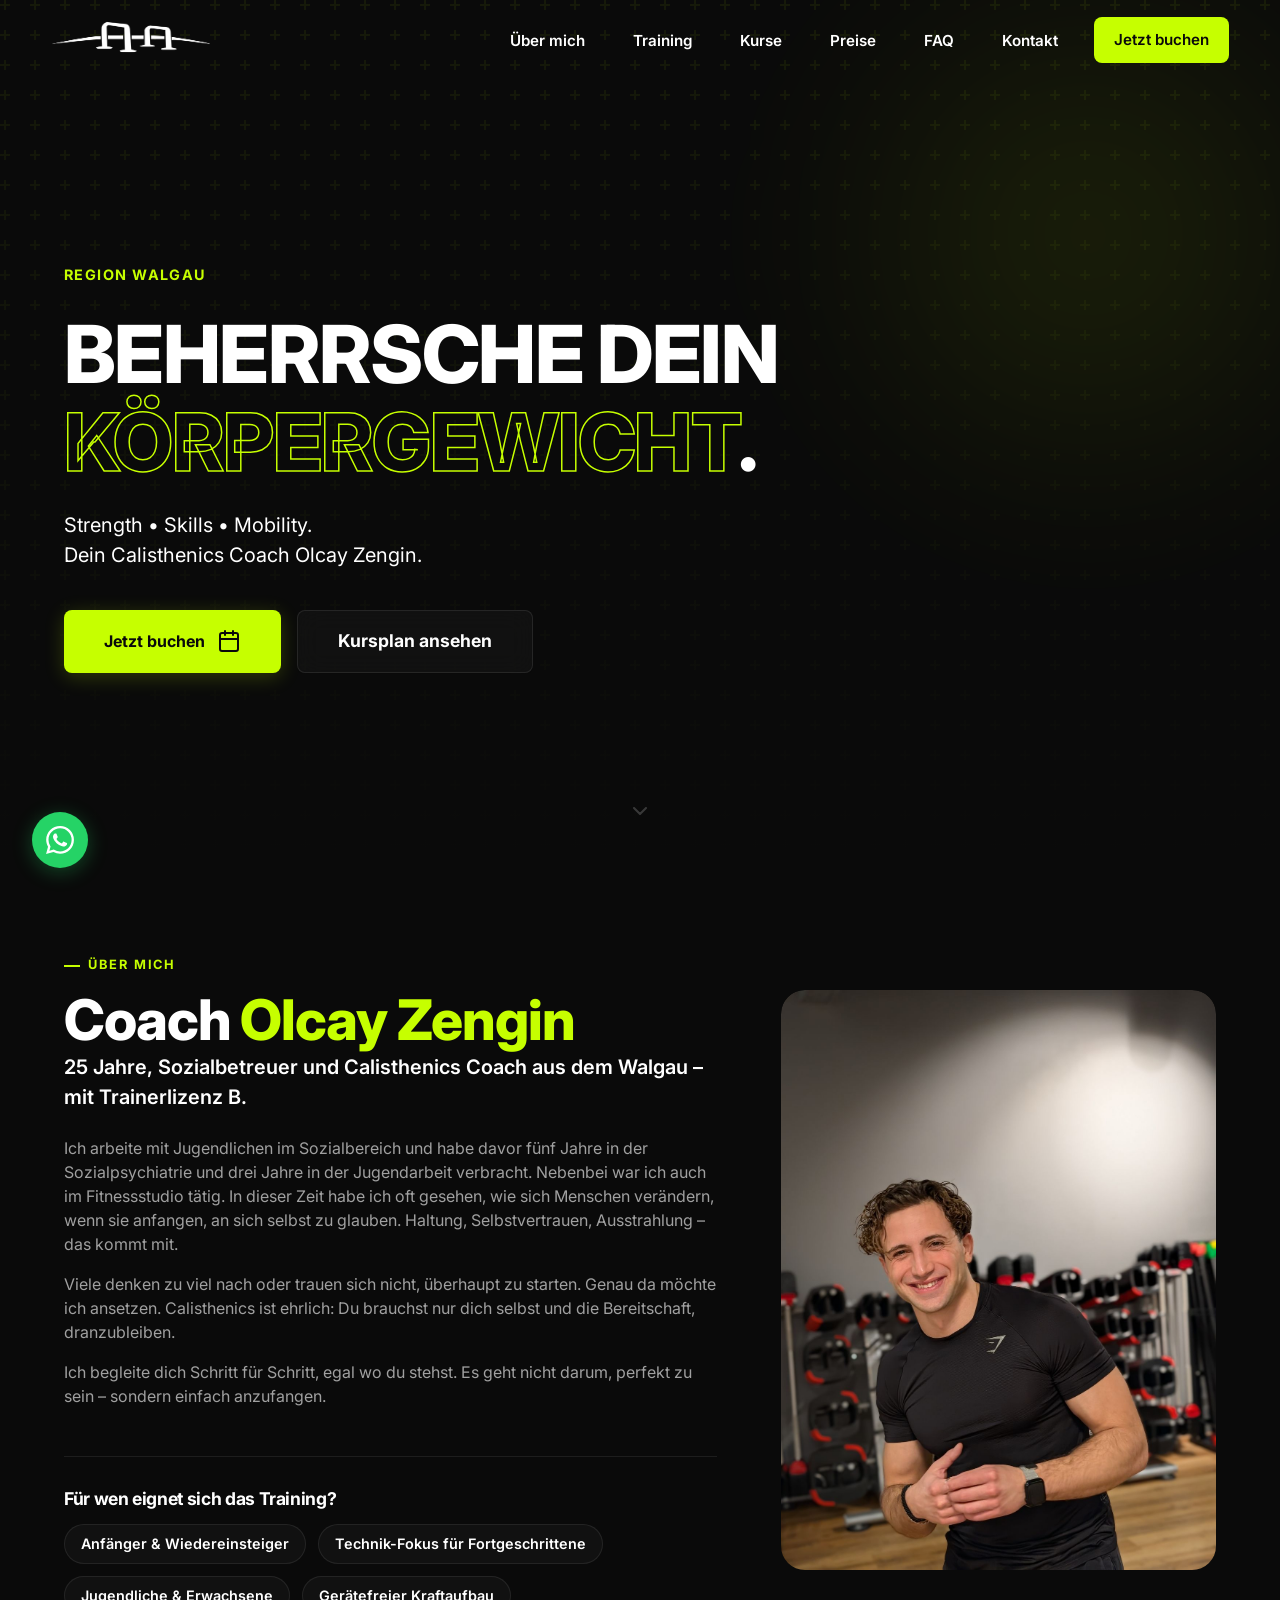
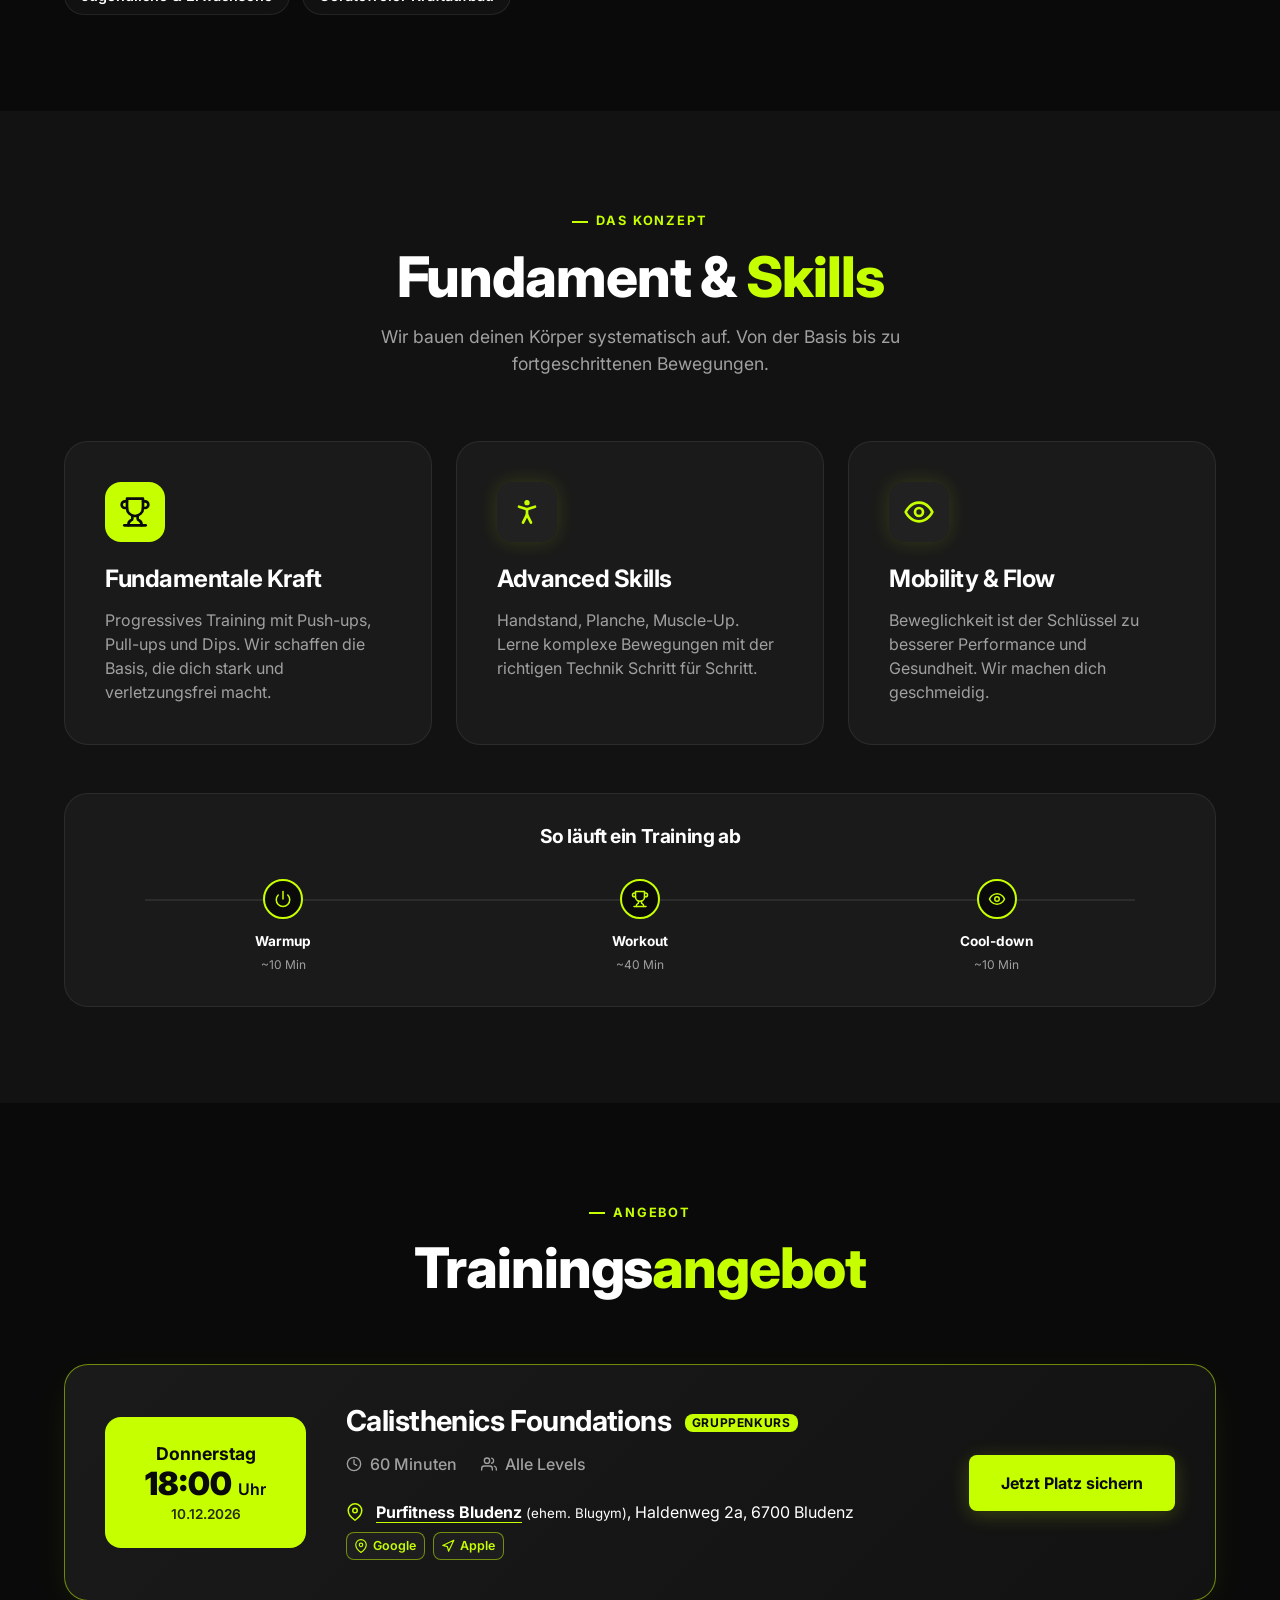
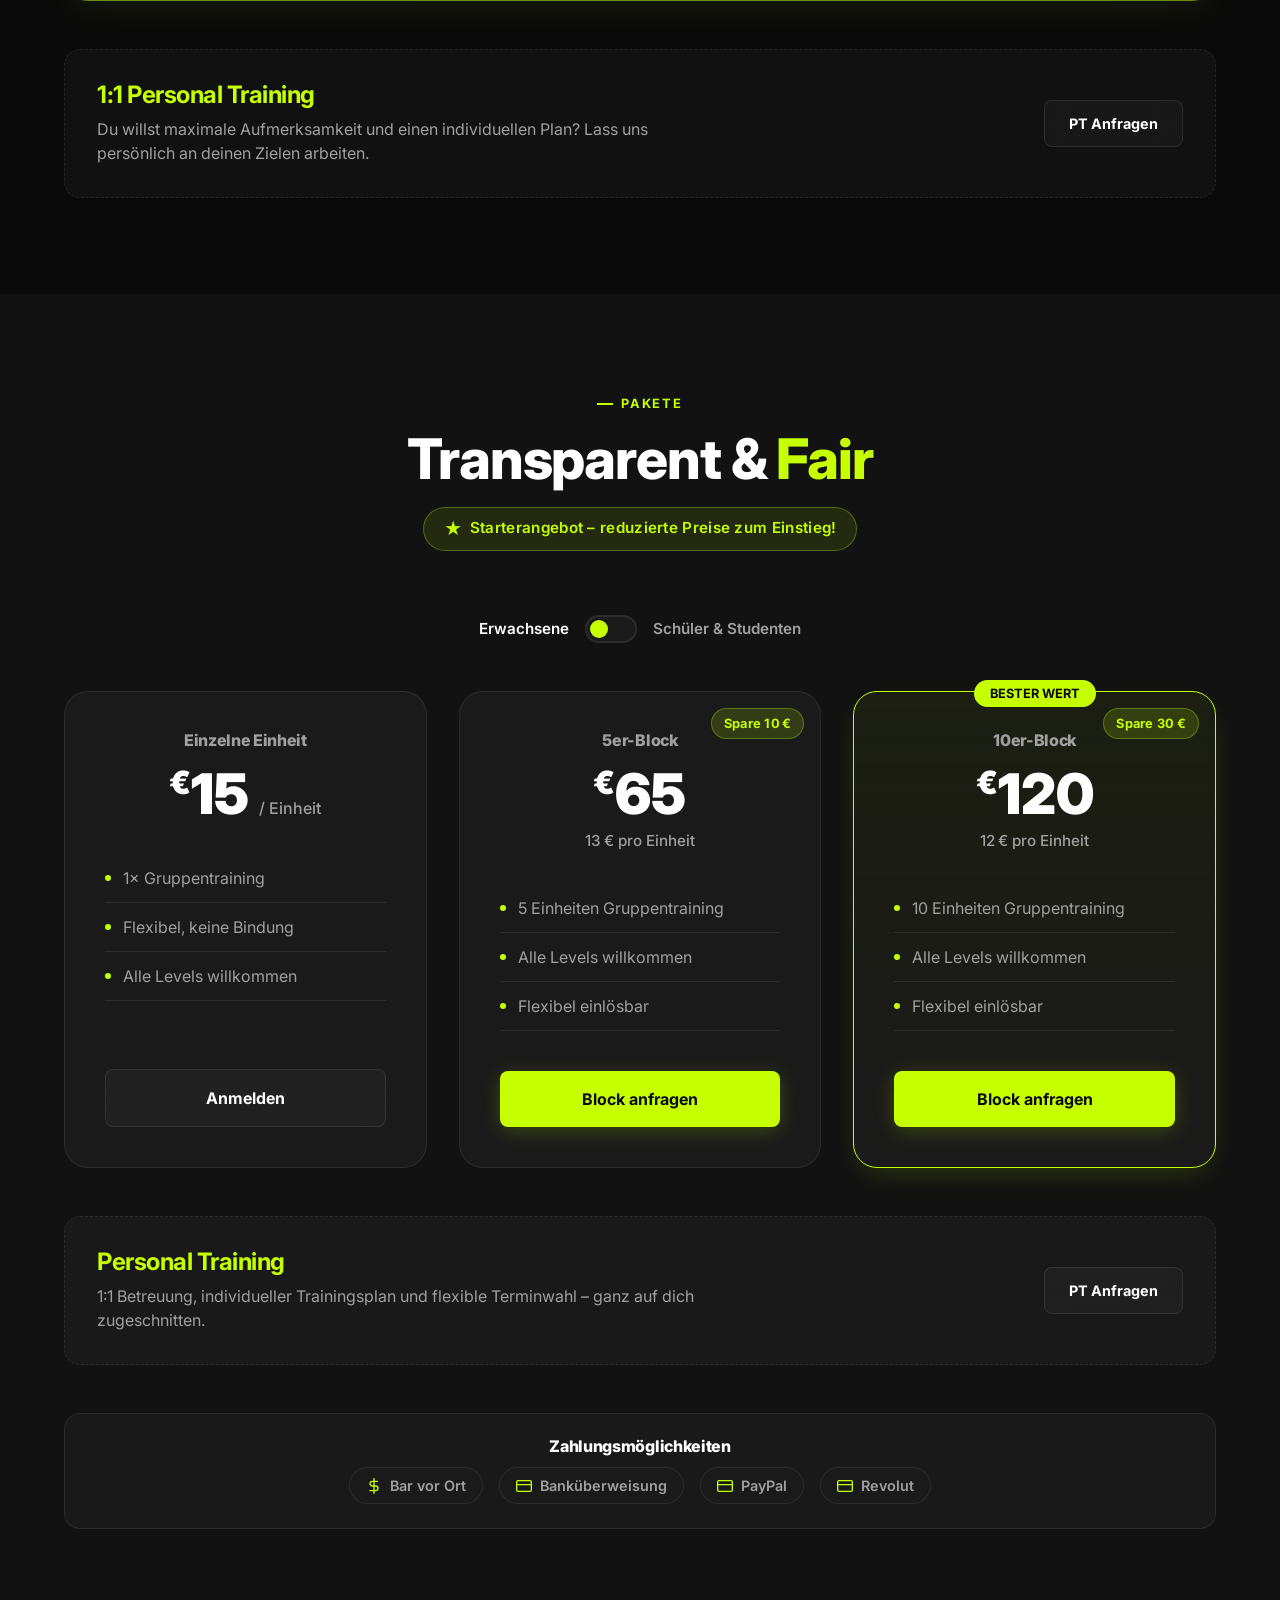
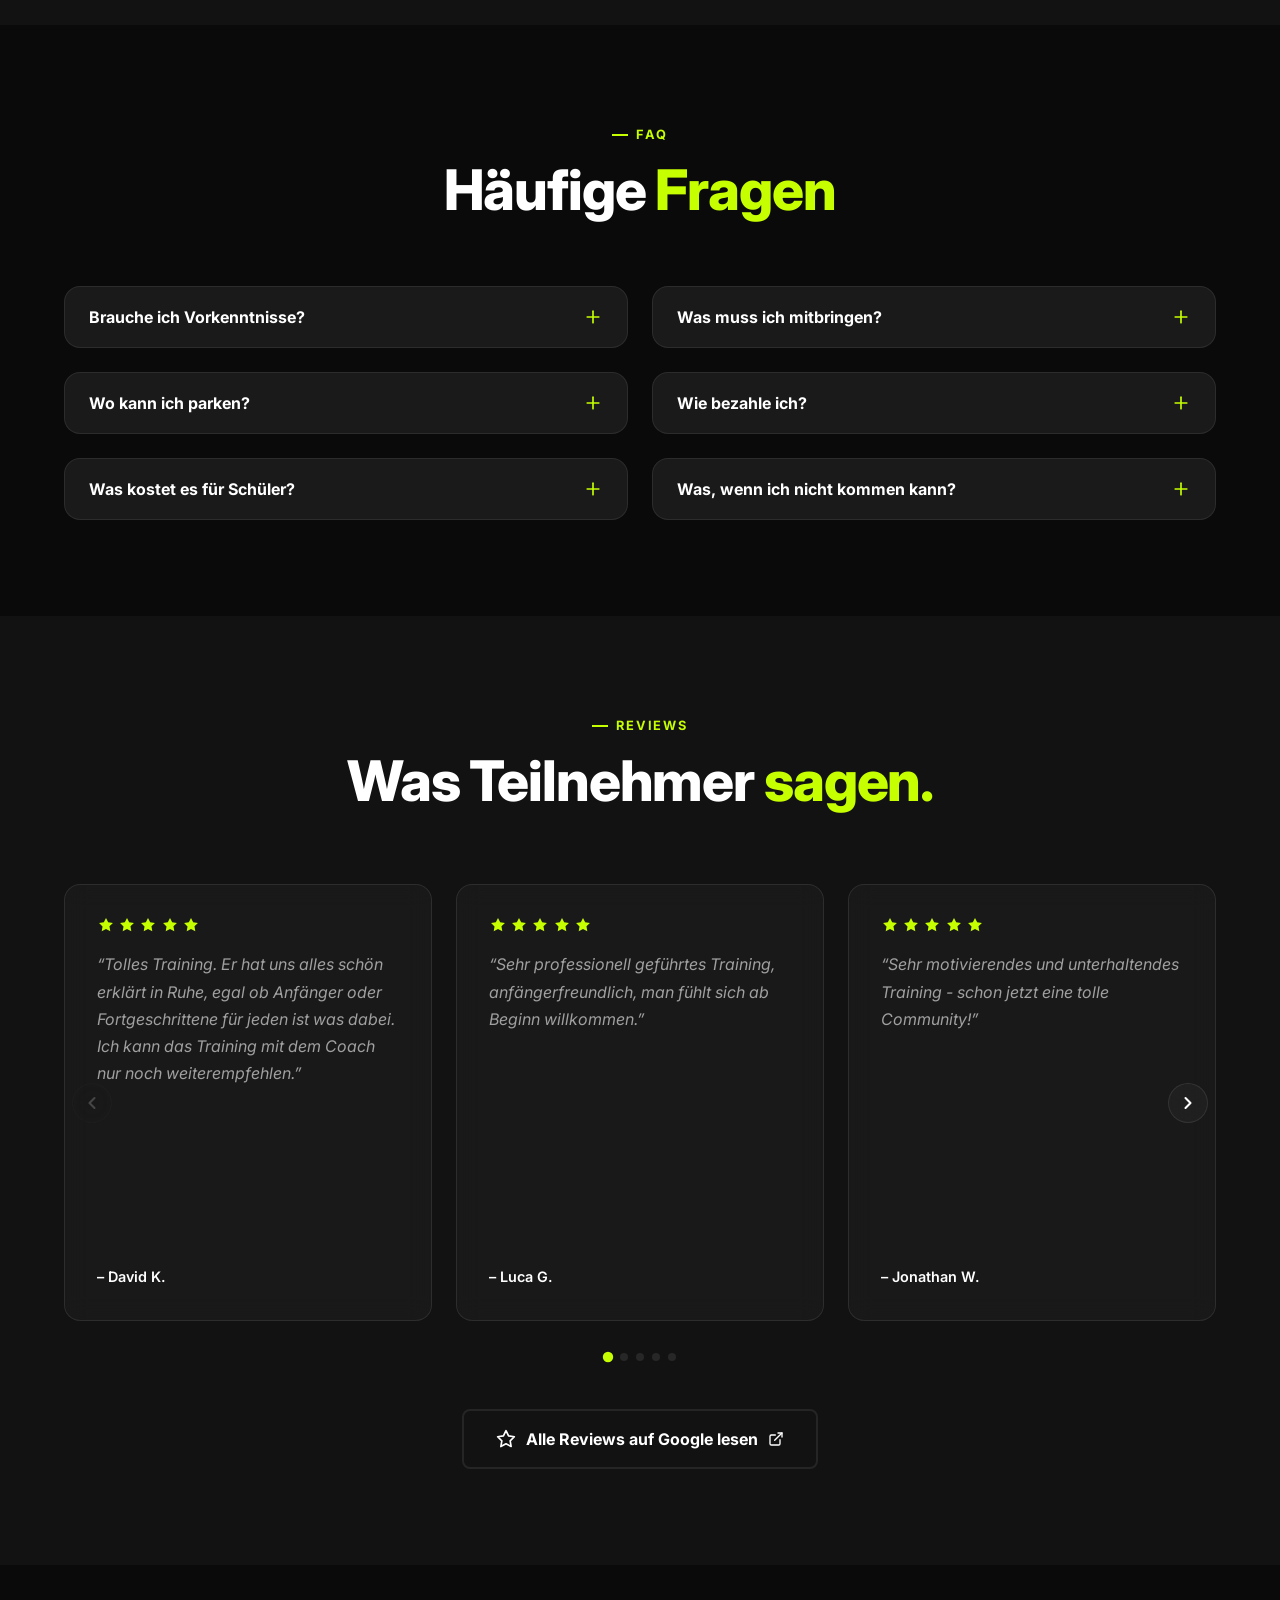
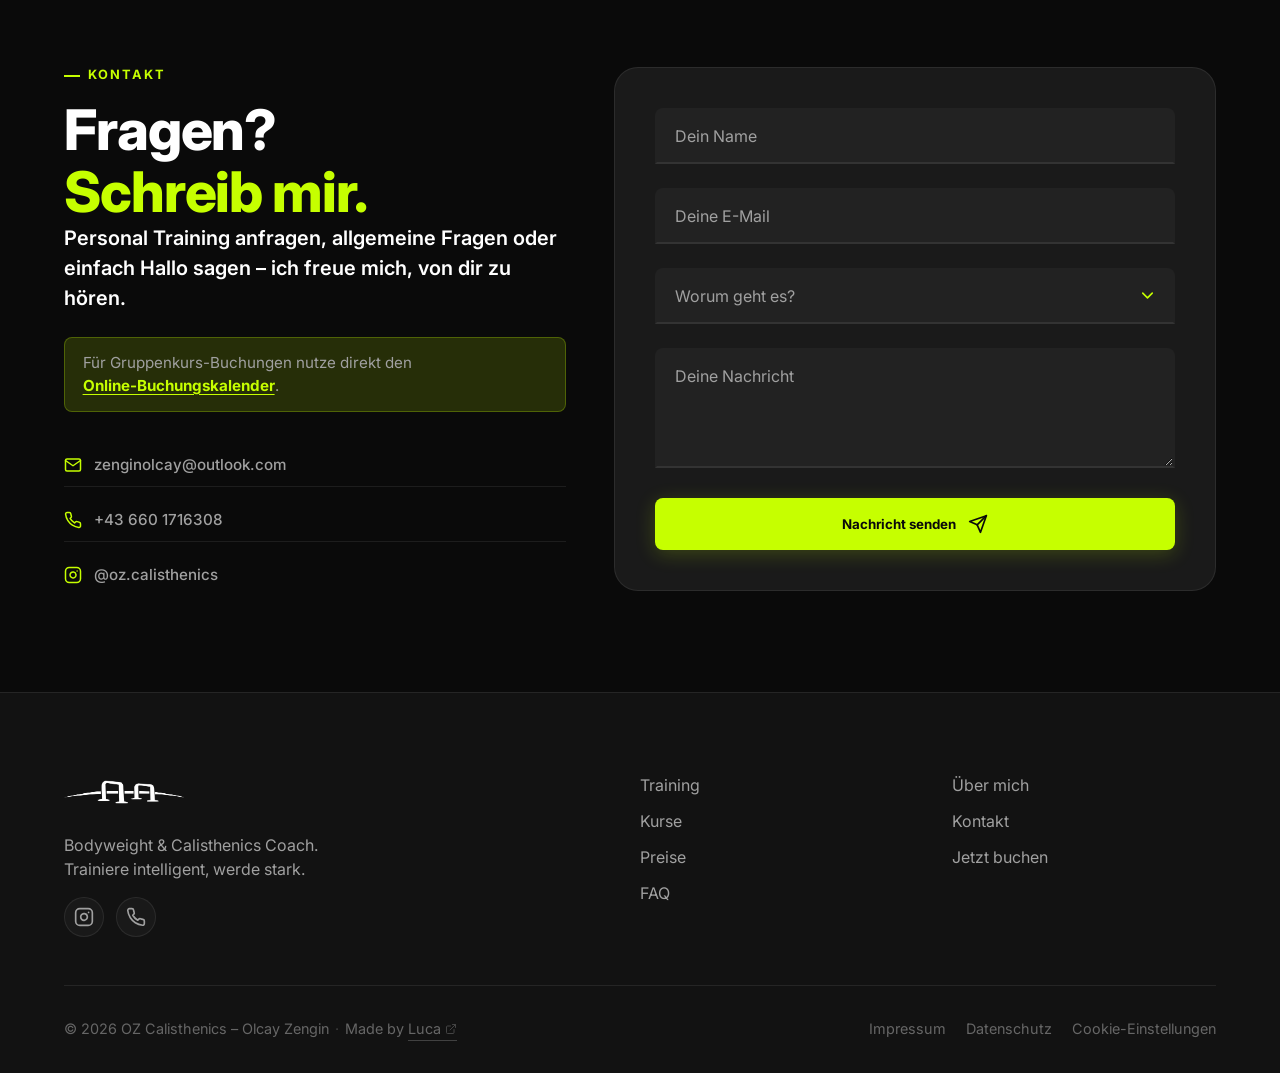
==== commit da56c678: "Alter dynamisch berechnen statt hartcodiert Das Alter von Olcay wird jetzt automatisch basierend auf" ====
--- a/index.html
+++ b/index.html
@@ -114,7 +114,7 @@
                     <div class="about-content scroll-reveal">
                         <span class="section-tag">Über mich</span>
                         <h2 class="section-title">Coach <span class="text-accent">Olcay Zengin</span></h2>
-                        <p class="lead-text">24 Jahre, Sozialbetreuer und Calisthenics Coach aus dem Walgau – mit Trainerlizenz B.</p>
+                        <p class="lead-text"><span id="olcay-age"></span> Jahre, Sozialbetreuer und Calisthenics Coach aus dem Walgau – mit Trainerlizenz B.</p>
                         <p>Ich arbeite mit Jugendlichen im Sozialbereich und habe davor fünf Jahre in der Sozialpsychiatrie und drei Jahre in der Jugendarbeit verbracht. Nebenbei war ich auch im Fitnessstudio tätig. In dieser Zeit habe ich oft gesehen, wie sich Menschen verändern, wenn sie anfangen, an sich selbst zu glauben. Haltung, Selbstvertrauen, Ausstrahlung – das kommt mit.</p>
                         <p>Viele denken zu viel nach oder trauen sich nicht, überhaupt zu starten. Genau da möchte ich ansetzen. Calisthenics ist ehrlich: Du brauchst nur dich selbst und die Bereitschaft, dranzubleiben.</p>
                         <p>Ich begleite dich Schritt für Schritt, egal wo du stehst. Es geht nicht darum, perfekt zu sein – sondern einfach anzufangen.</p>
--- a/style.css
+++ b/style.css
@@ -674,12 +674,12 @@
 .reviews-carousel {
     position: relative;
     margin-bottom: 3rem;
-    overflow: hidden;
 }
 .reviews-track {
     display: flex;
     gap: 1.5rem;
     overflow-x: auto;
+    overflow-y: hidden;
     scroll-snap-type: x mandatory;
     scroll-behavior: smooth;
     -webkit-overflow-scrolling: touch;
@@ -689,7 +689,7 @@
 .reviews-track::-webkit-scrollbar { display: none; }
 .review-card {
     flex: 0 0 calc(33.333% - 1rem);
-    min-width: 280px;
+    min-width: 0;
     background: var(--glass-bg);
     border: 1px solid var(--glass-border);
     border-radius: var(--radius-md);
@@ -742,9 +742,8 @@
     justify-content: center;
     transition: border-color 0.3s, background 0.3s, opacity 0.3s;
     z-index: 2;
-    opacity: 0;
-}
-.reviews-carousel:hover .carousel-btn { opacity: 1; }
+    opacity: 1;
+}
 .carousel-btn:hover {
     border-color: var(--border-accent);
     background: var(--color-accent);
@@ -755,8 +754,8 @@
     cursor: default;
     pointer-events: none;
 }
-.carousel-btn-prev { left: -4px; }
-.carousel-btn-next { right: -4px; }
+.carousel-btn-prev { left: 8px; }
+.carousel-btn-next { right: 8px; }
 
 /* Carousel Dots */
 .carousel-dots {
@@ -1177,8 +1176,8 @@
     .section-darker .pt-teaser { flex-direction: column; text-align: center; gap: 1.5rem; }
 
     /* Reviews Mobile */
-    .review-card { flex: 0 0 85%; min-width: 0; }
-    .carousel-btn { opacity: 1; width: 36px; height: 36px; }
+    .review-card { flex: 0 0 100%; min-width: 0; }
+    .carousel-btn { width: 32px; height: 32px; }
     .carousel-btn-prev { left: 4px; }
     .carousel-btn-next { right: 4px; }
 
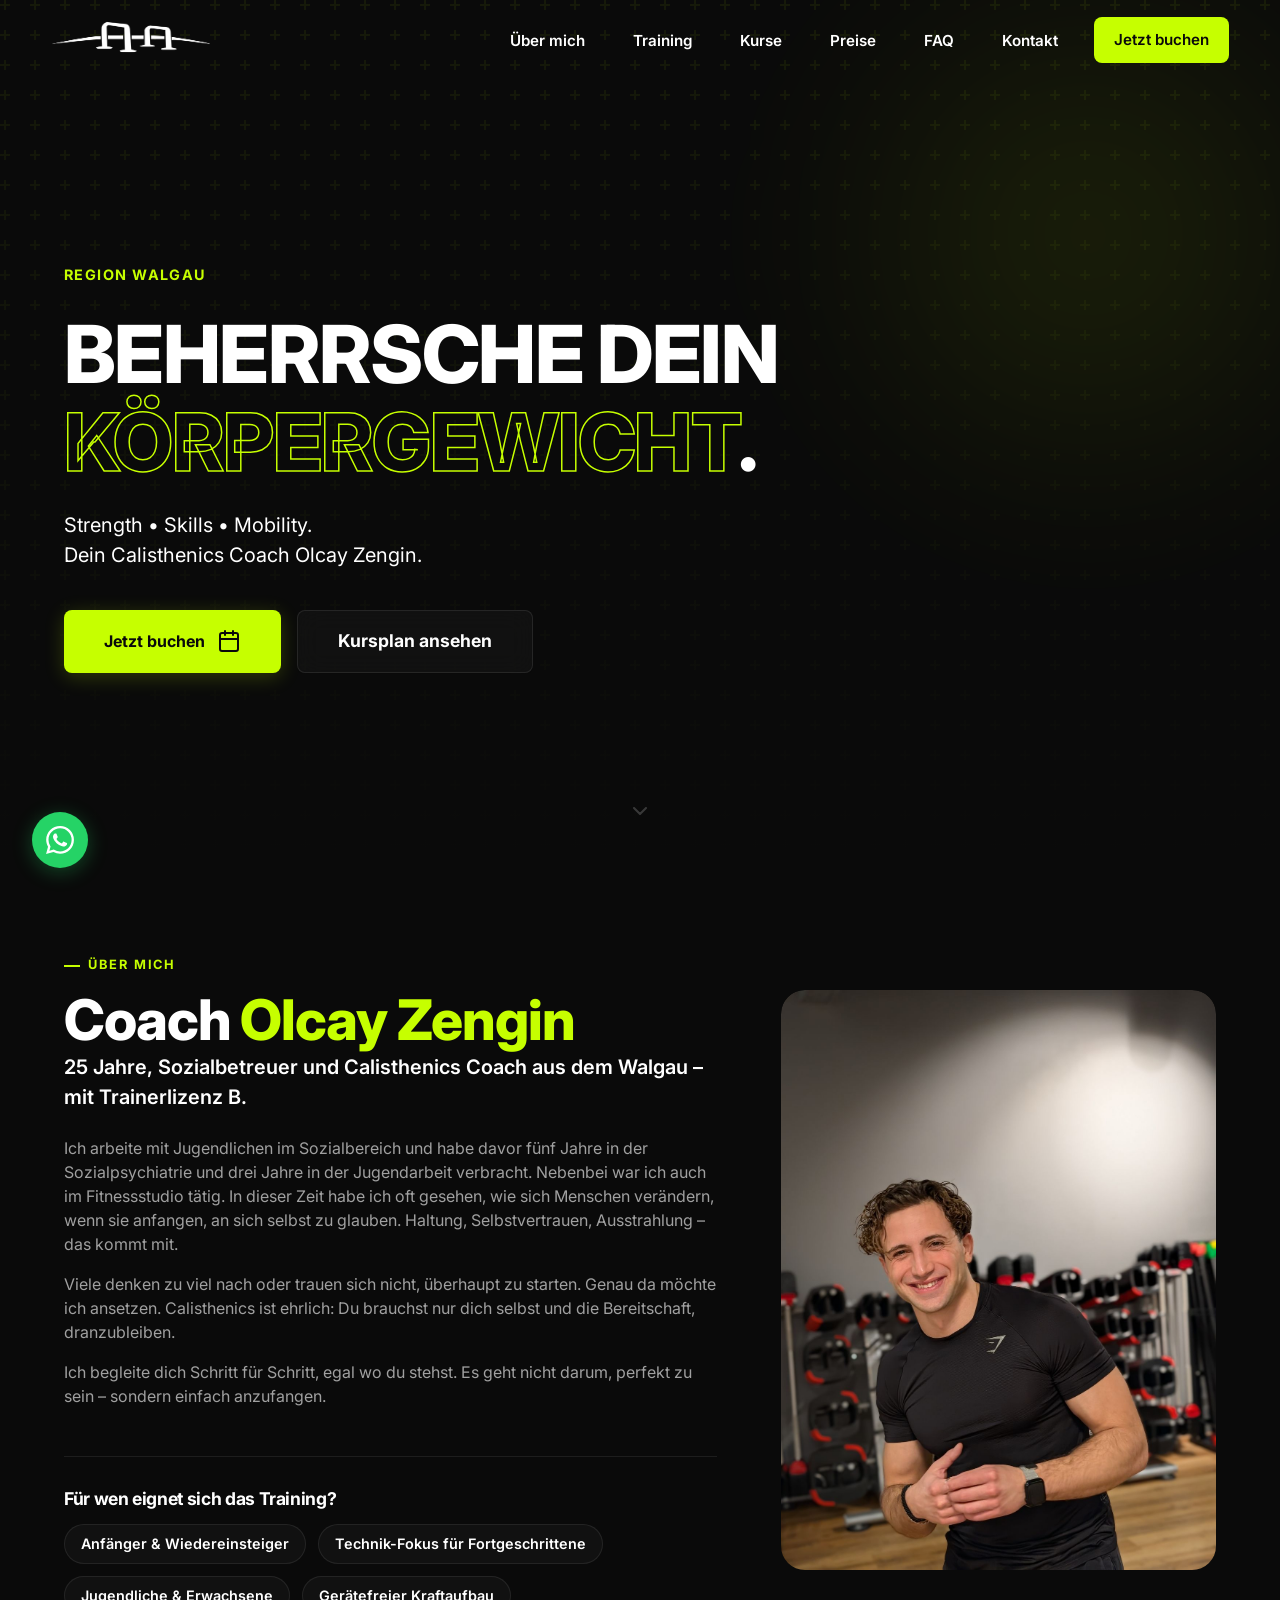
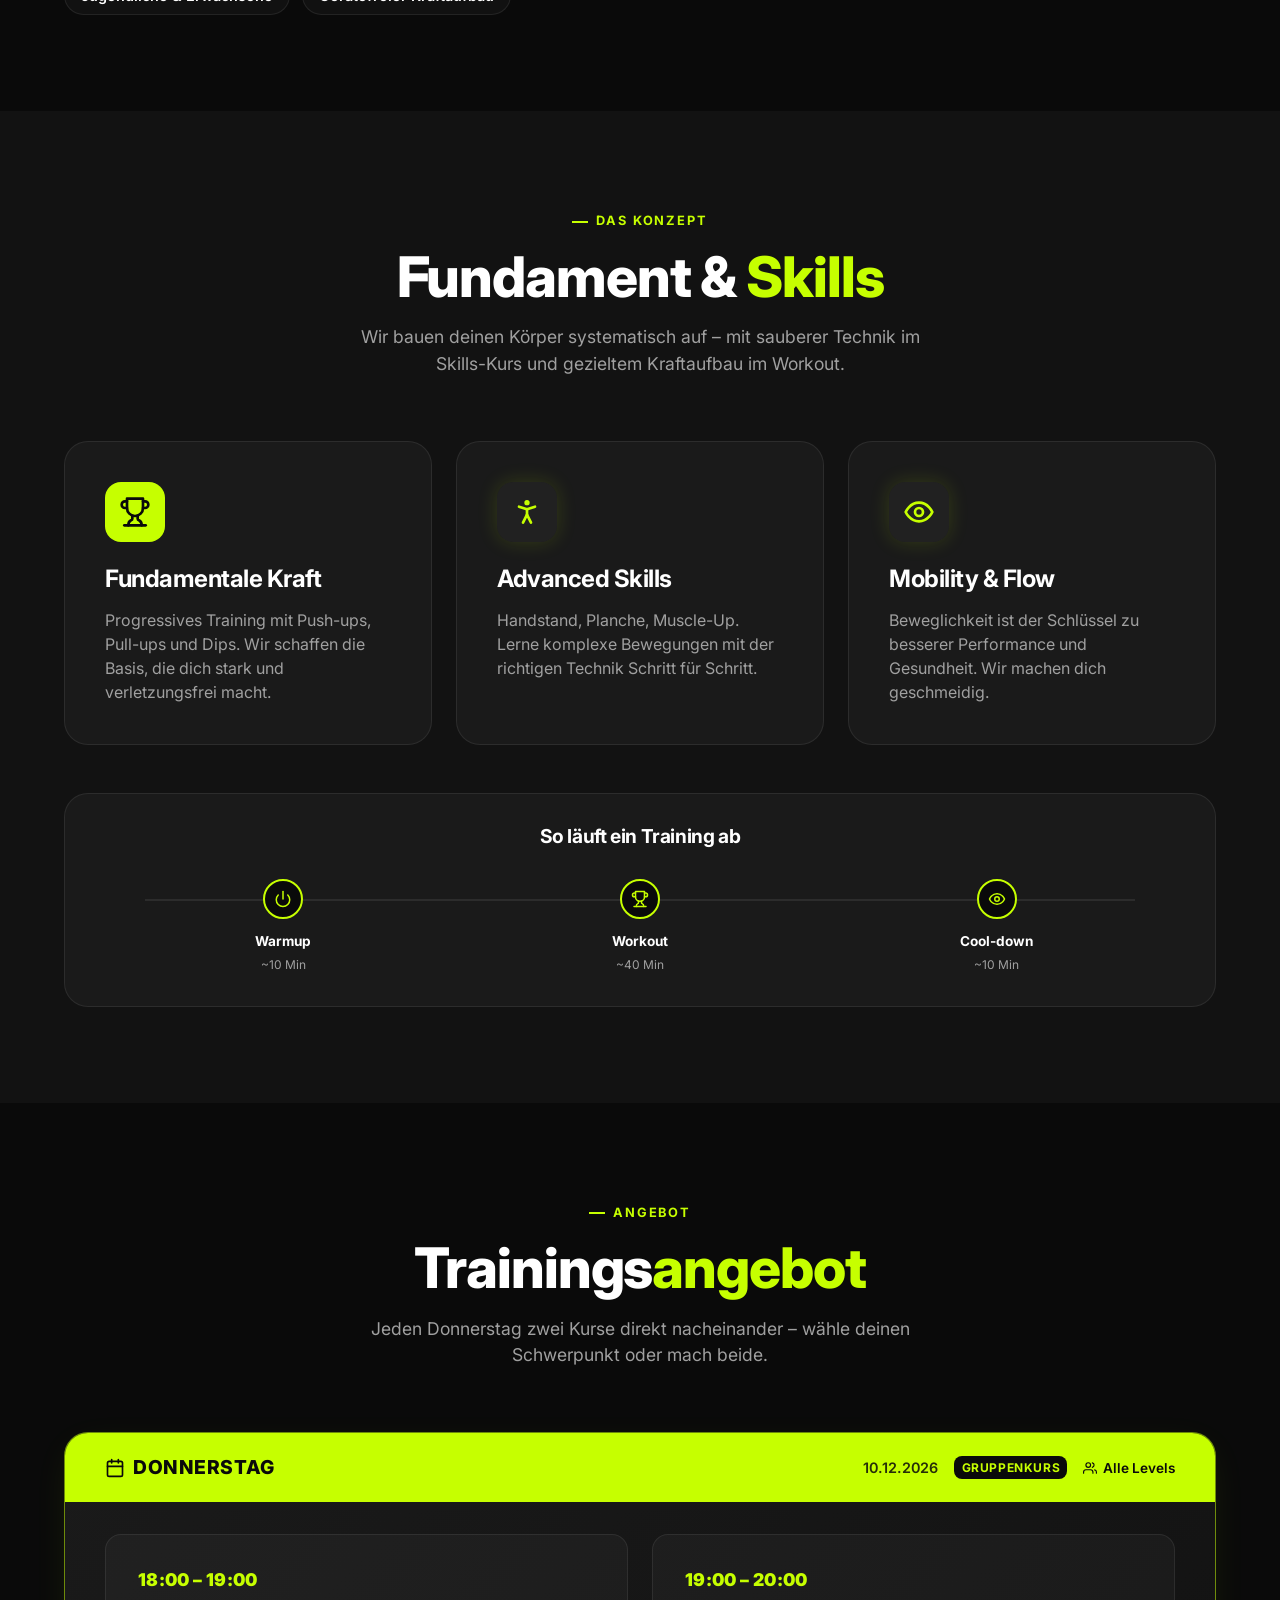
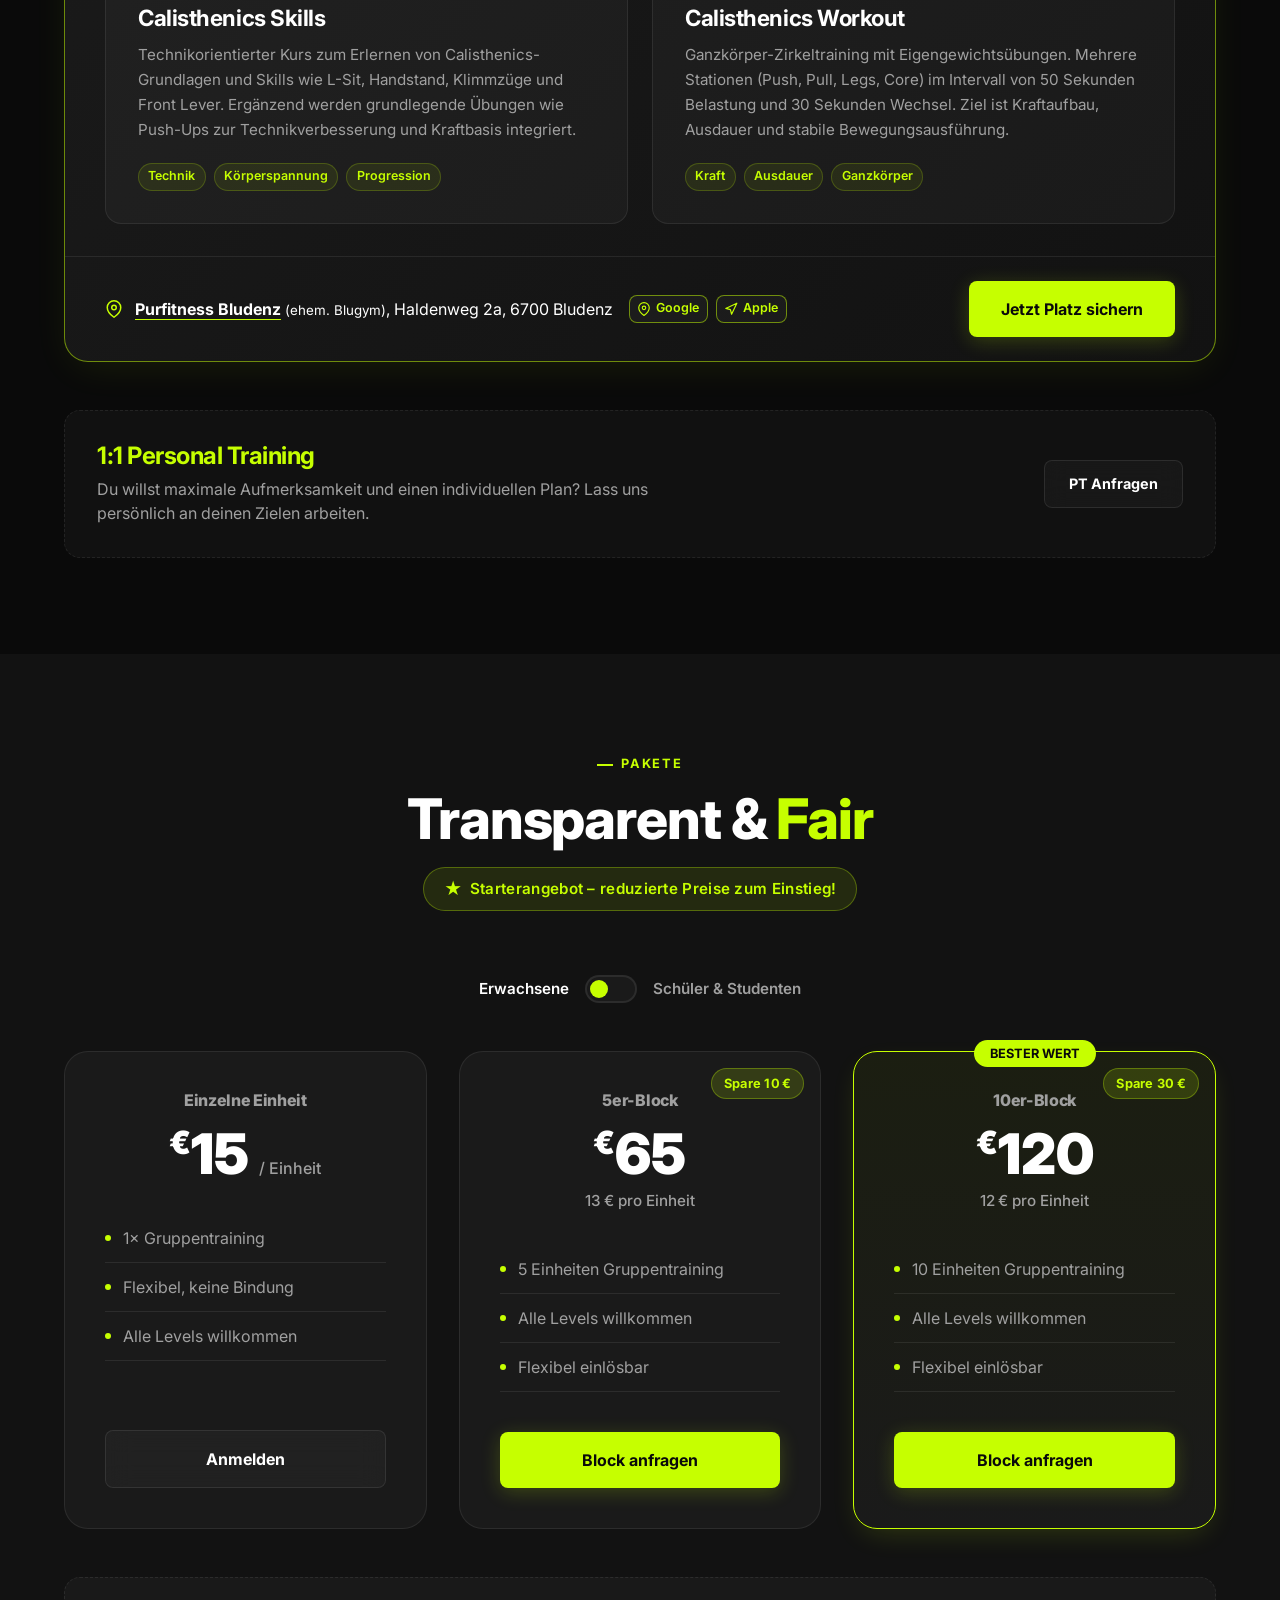
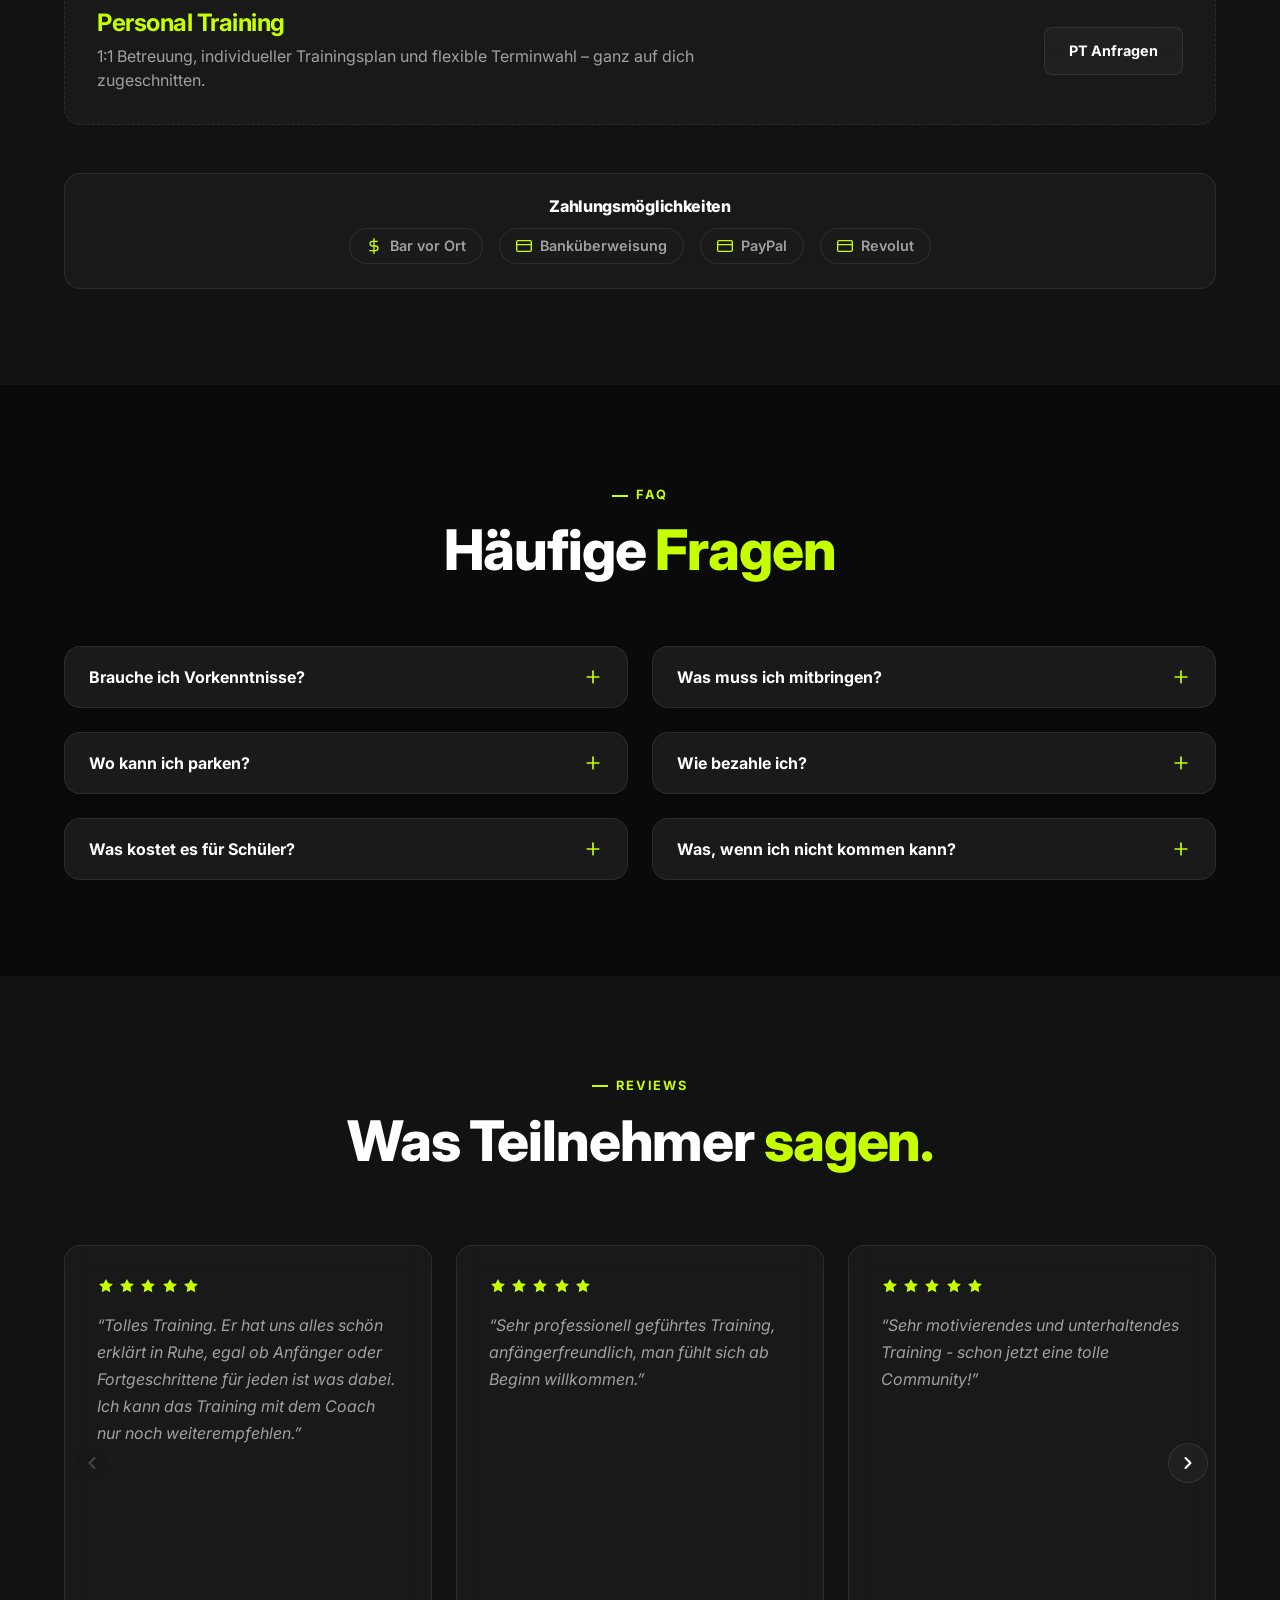
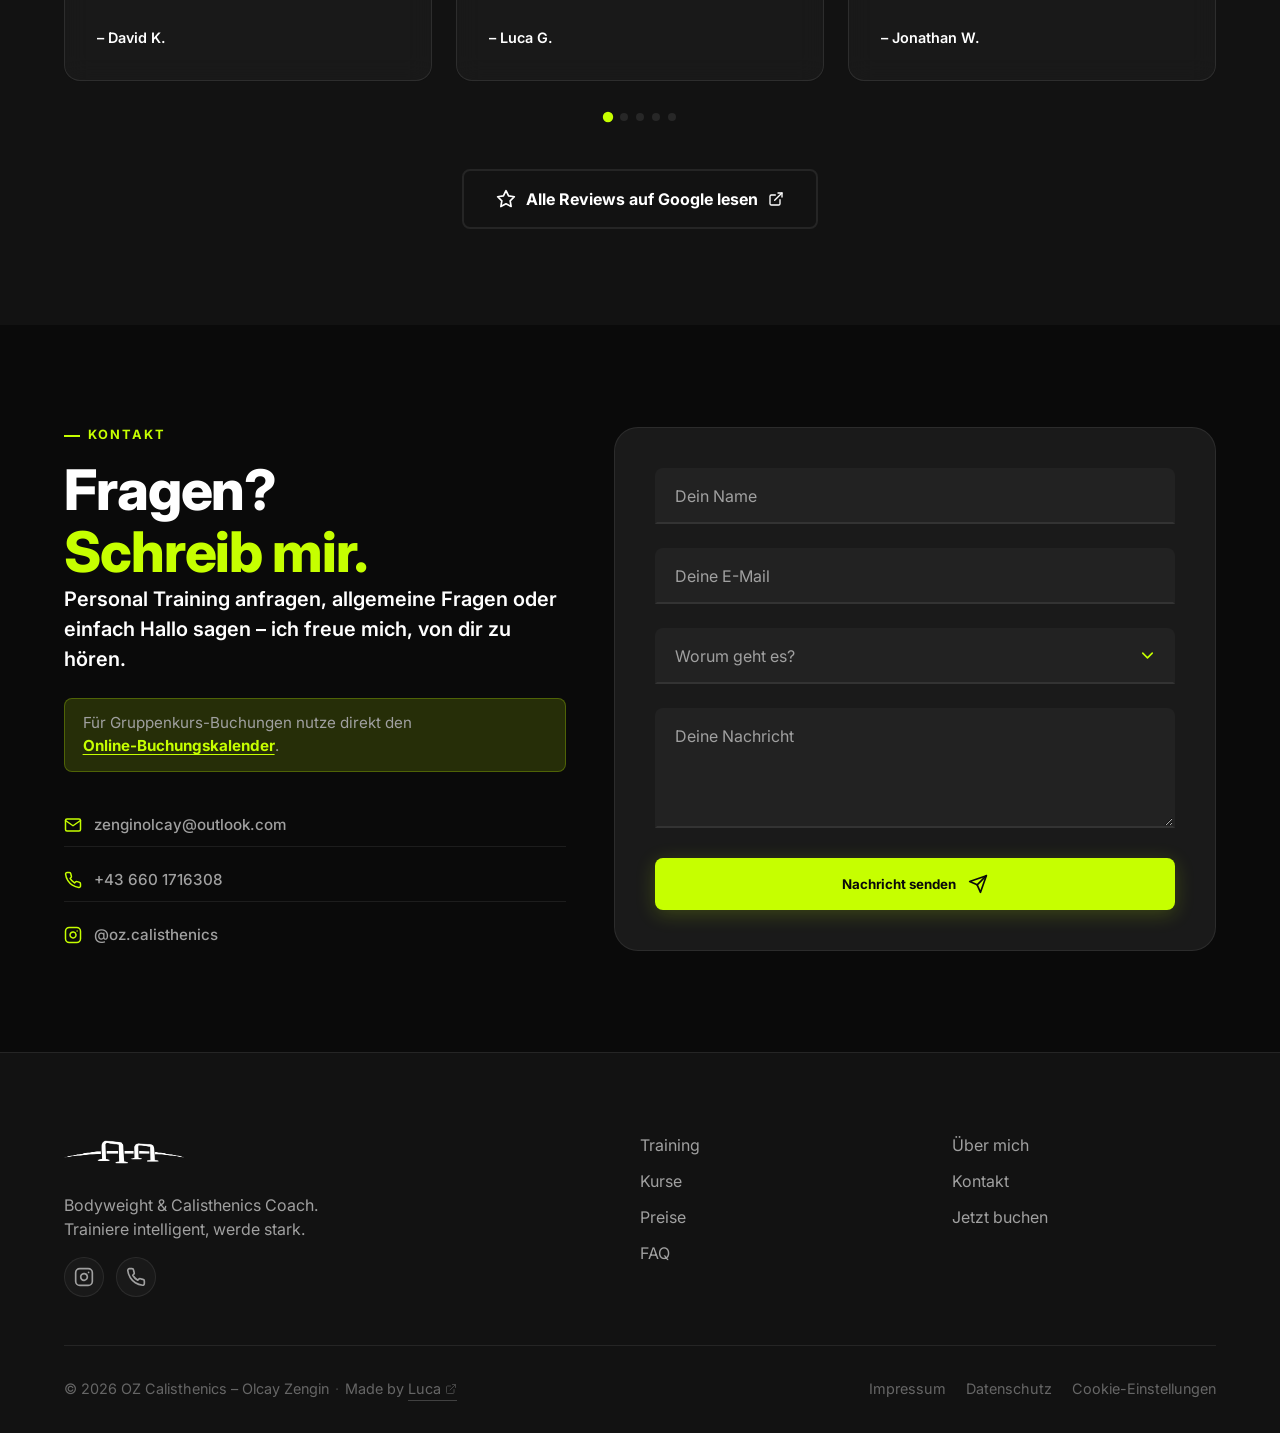
==== commit 7bb1183c: "Neues Kursangebot: Calisthenics Skills & Workout Zwei Kurse statt einem: Skills (18:00–19:00) für Te" ====
--- a/index.html
+++ b/index.html
@@ -141,7 +141,7 @@
                 <div class="section-header center-text scroll-reveal">
                     <span class="section-tag">Das Konzept</span>
                     <h2 class="section-title">Fundament & <span class="text-accent">Skills</span></h2>
-                    <p class="section-subtitle">Wir bauen deinen Körper systematisch auf. Von der Basis bis zu fortgeschrittenen Bewegungen.</p>
+                    <p class="section-subtitle">Wir bauen deinen Körper systematisch auf – mit sauberer Technik im Skills-Kurs und gezieltem Kraftaufbau im Workout.</p>
                 </div>
 
                 <div class="bento-grid">
@@ -204,20 +204,47 @@
                 <div class="section-header center-text scroll-reveal">
                     <span class="section-tag">Angebot</span>
                     <h2 class="section-title">Trainings<span class="text-accent">angebot</span></h2>
-                </div>
-                
-                <div class="course-highlight-card scroll-reveal">
-                    <div class="course-timing">
-                        <span class="day">Donnerstag</span>
-                        <span class="time">18:00 <small>Uhr</small></span>
-                        <span class="next-date" id="next-thursday"></span>
-                    </div>
-                    <div class="course-info">
-                        <h3>Calisthenics Foundations <span class="course-type-badge">Gruppenkurs</span></h3>
-                        <div class="meta-info">
-                            <span><svg xmlns="http://www.w3.org/2000/svg" width="16" height="16" viewBox="0 0 24 24" fill="none" stroke="currentColor" stroke-width="2" stroke-linecap="round" stroke-linejoin="round"><circle cx="12" cy="12" r="10"></circle><polyline points="12 6 12 12 16 14"></polyline></svg> 60 Minuten</span>
-                            <span><svg xmlns="http://www.w3.org/2000/svg" width="16" height="16" viewBox="0 0 24 24" fill="none" stroke="currentColor" stroke-width="2" stroke-linecap="round" stroke-linejoin="round"><path d="M17 21v-2a4 4 0 0 0-4-4H5a4 4 0 0 0-4 4v2"></path><circle cx="9" cy="7" r="4"></circle><path d="M23 21v-2a4 4 0 0 0-3-3.87"></path><path d="M16 3.13a4 4 0 0 1 0 7.75"></path></svg> Alle Levels</span>
-                        </div>
+                    <p class="section-subtitle">Jeden Donnerstag zwei Kurse direkt nacheinander – wähle deinen Schwerpunkt oder mach beide.</p>
+                </div>
+
+                <div class="course-schedule scroll-reveal">
+                    <div class="course-schedule-header">
+                        <div class="schedule-day">
+                            <svg xmlns="http://www.w3.org/2000/svg" width="20" height="20" viewBox="0 0 24 24" fill="none" stroke="currentColor" stroke-width="2" stroke-linecap="round" stroke-linejoin="round"><rect x="3" y="4" width="18" height="18" rx="2" ry="2"></rect><line x1="16" y1="2" x2="16" y2="6"></line><line x1="8" y1="2" x2="8" y2="6"></line><line x1="3" y1="10" x2="21" y2="10"></line></svg>
+                            <span>Donnerstag</span>
+                        </div>
+                        <div class="schedule-meta">
+                            <span class="next-date" id="next-thursday"></span>
+                            <span class="course-type-badge">Gruppenkurs</span>
+                            <span class="meta-detail"><svg xmlns="http://www.w3.org/2000/svg" width="14" height="14" viewBox="0 0 24 24" fill="none" stroke="currentColor" stroke-width="2" stroke-linecap="round" stroke-linejoin="round"><path d="M17 21v-2a4 4 0 0 0-4-4H5a4 4 0 0 0-4 4v2"></path><circle cx="9" cy="7" r="4"></circle><path d="M23 21v-2a4 4 0 0 0-3-3.87"></path><path d="M16 3.13a4 4 0 0 1 0 7.75"></path></svg> Alle Levels</span>
+                        </div>
+                    </div>
+
+                    <div class="course-cards-grid">
+                        <div class="course-card">
+                            <div class="course-card-time">18:00 – 19:00</div>
+                            <h3>Calisthenics Skills</h3>
+                            <p>Technikorientierter Kurs zum Erlernen von Calisthenics-Grundlagen und Skills wie L-Sit, Handstand, Klimmzüge und Front Lever. Ergänzend werden grundlegende Übungen wie Push-Ups zur Technikverbesserung und Kraftbasis integriert.</p>
+                            <div class="course-focus-tags">
+                                <span>Technik</span>
+                                <span>Körperspannung</span>
+                                <span>Progression</span>
+                            </div>
+                        </div>
+
+                        <div class="course-card">
+                            <div class="course-card-time">19:00 – 20:00</div>
+                            <h3>Calisthenics Workout</h3>
+                            <p>Ganzkörper-Zirkeltraining mit Eigengewichtsübungen. Mehrere Stationen (Push, Pull, Legs, Core) im Intervall von 50 Sekunden Belastung und 30 Sekunden Wechsel. Ziel ist Kraftaufbau, Ausdauer und stabile Bewegungsausführung.</p>
+                            <div class="course-focus-tags">
+                                <span>Kraft</span>
+                                <span>Ausdauer</span>
+                                <span>Ganzkörper</span>
+                            </div>
+                        </div>
+                    </div>
+
+                    <div class="course-schedule-footer">
                         <div class="location-row">
                             <address class="location-address">
                                 <svg xmlns="http://www.w3.org/2000/svg" width="18" height="18" viewBox="0 0 24 24" fill="none" stroke="currentColor" stroke-width="2" stroke-linecap="round" stroke-linejoin="round" class="feather feather-map-pin"><path d="M21 10c0 7-9 13-9 13s-9-6-9-13a9 9 0 0 1 18 0z"></path><circle cx="12" cy="10" r="3"></circle></svg>
@@ -234,8 +261,6 @@
                                 </a>
                             </div>
                         </div>
-                    </div>
-                    <div class="course-action">
                         <button class="btn btn-accent btn-booking">Jetzt Platz sichern</button>
                     </div>
                 </div>
@@ -368,7 +393,7 @@
                             <svg xmlns="http://www.w3.org/2000/svg" width="20" height="20" viewBox="0 0 24 24" fill="none" stroke="currentColor" stroke-width="2" stroke-linecap="round" stroke-linejoin="round"><line x1="12" y1="5" x2="12" y2="19"></line><line x1="5" y1="12" x2="19" y2="12"></line></svg>
                         </button>
                         <div class="faq-answer">
-                            <p>Nein, absolut nicht. Das Calisthenics Foundations Training ist für alle Levels ausgelegt – vom kompletten Anfänger bis zum Fortgeschrittenen. Ich passe die Übungen individuell an.</p>
+                            <p>Nein, absolut nicht. Beide Kurse sind für alle Levels ausgelegt – vom kompletten Anfänger bis zum Fortgeschrittenen. Ich passe die Übungen individuell an.</p>
                         </div>
                     </div>
 
--- a/style.css
+++ b/style.css
@@ -452,39 +452,116 @@
 /* ============================================
    Kurse Section
    ============================================ */
-.course-highlight-card {
+.course-schedule {
     background: linear-gradient(135deg, var(--color-bg-card), var(--color-bg-secondary));
     border: 1px solid var(--border-accent);
     border-radius: var(--radius-lg);
-    padding: 2.5rem;
-    display: grid;
-    grid-template-columns: auto 1fr auto;
-    gap: 2.5rem;
-    align-items: center;
+    overflow: hidden;
     box-shadow: 0 10px 40px -10px rgba(198, 255, 0, 0.1);
 }
 
-.course-timing {
-    text-align: center;
-    padding: 1.5rem 2.5rem;
+.course-schedule-header {
+    display: flex;
+    align-items: center;
+    justify-content: space-between;
+    padding: 1.25rem 2.5rem;
     background: var(--color-accent);
     color: var(--color-text-on-accent);
+}
+.schedule-day {
+    display: flex;
+    align-items: center;
+    gap: 0.5rem;
+    font-size: 1.2rem;
+    font-weight: 800;
+    text-transform: uppercase;
+    letter-spacing: 0.03em;
+}
+.schedule-meta {
+    display: flex;
+    align-items: center;
+    gap: 1rem;
+}
+.schedule-meta .next-date {
+    font-size: 0.9rem;
+    font-weight: 600;
+    opacity: 0.85;
+}
+.schedule-meta .meta-detail {
+    display: flex;
+    align-items: center;
+    gap: 0.35rem;
+    font-size: 0.85rem;
+    font-weight: 600;
+}
+.course-schedule-header .course-type-badge {
+    background: var(--color-text-on-accent);
+    color: var(--color-accent);
+}
+
+.course-cards-grid {
+    display: grid;
+    grid-template-columns: 1fr 1fr;
+    gap: 1.5rem;
+    padding: 2rem 2.5rem;
+}
+
+.course-card {
+    padding: 2rem;
     border-radius: var(--radius-md);
-    display: flex;
-    flex-direction: column;
-}
-.course-timing .day { font-weight: 700; font-size: 1.1rem; }
-.course-timing .time { font-size: 2rem; font-weight: 900; line-height: 1; }
-.course-timing small { font-size: 1rem; font-weight: 600; }
-.course-timing .next-date { font-size: 0.85rem; font-weight: 600; opacity: 0.85; margin-top: 0.25rem; }
-
-.course-info h3 { font-size: 1.8rem; margin-bottom: 1rem; }
-.meta-info {
-    display: flex; gap: 1.5rem;
-    margin-bottom: 1.5rem;
-    color: var(--color-text-secondary); font-weight: 500;
-}
-.meta-info span { display: flex; align-items: center; gap: 0.5rem; }
+    background: var(--glass-bg);
+    border: 1px solid var(--border-light);
+    transition: border-color 0.3s, box-shadow 0.3s;
+}
+.course-card:hover {
+    border-color: var(--border-accent);
+    box-shadow: 0 4px 20px -4px rgba(198, 255, 0, 0.1);
+}
+
+.course-card-time {
+    display: inline-block;
+    font-size: 1.1rem;
+    font-weight: 900;
+    color: var(--color-accent);
+    margin-bottom: 0.75rem;
+    letter-spacing: 0.02em;
+}
+
+.course-card h3 {
+    font-size: 1.4rem;
+    margin-bottom: 0.75rem;
+}
+
+.course-card p {
+    font-size: 0.95rem;
+    color: var(--color-text-secondary);
+    line-height: 1.65;
+    margin-bottom: 1.25rem;
+}
+
+.course-focus-tags {
+    display: flex;
+    flex-wrap: wrap;
+    gap: 0.5rem;
+}
+.course-focus-tags span {
+    font-size: 0.78rem;
+    font-weight: 600;
+    padding: 0.3em 0.75em;
+    border-radius: 20px;
+    background: rgba(198, 255, 0, 0.08);
+    color: var(--color-accent);
+    border: 1px solid rgba(198, 255, 0, 0.2);
+}
+
+.course-schedule-footer {
+    display: flex;
+    align-items: center;
+    justify-content: space-between;
+    padding: 1.5rem 2.5rem;
+    border-top: 1px solid var(--border-light);
+    gap: 1.5rem;
+}
 
 .location-address {
     font-style: normal;
@@ -504,7 +581,6 @@
     padding: 0.2em 0.6em;
     border-radius: var(--radius-sm);
     vertical-align: middle;
-    margin-left: 0.5rem;
 }
 
 .location-row {
@@ -1131,26 +1207,35 @@
     .about-photo { object-position: center 55%; }
 
     /* Kurse Mobile */
-    .course-highlight-card {
+    .course-schedule-header {
+        flex-direction: column;
+        gap: 0.75rem;
+        padding: 1rem 1.25rem;
+        text-align: center;
+    }
+    .schedule-meta {
+        flex-wrap: wrap;
+        justify-content: center;
+        gap: 0.5rem;
+    }
+    .course-cards-grid {
         grid-template-columns: 1fr;
-        gap: 1.25rem;
+        gap: 1rem;
+        padding: 1.25rem;
+    }
+    .course-card {
+        padding: 1.5rem;
+        text-align: center;
+    }
+    .course-card h3 { font-size: 1.2rem; }
+    .course-focus-tags { justify-content: center; }
+    .course-schedule-footer {
+        flex-direction: column;
         text-align: center;
         padding: 1.25rem;
+        gap: 1rem;
     }
-    .course-timing {
-        flex-direction: row;
-        justify-content: center;
-        gap: 0.75rem;
-        align-items: center;
-        padding: 0.75rem 1rem;
-        border-radius: var(--radius-sm);
-    }
-    .course-timing .day { font-size: 1rem; }
-    .course-timing .time { font-size: 1.5rem; }
-    .course-timing small { font-size: 0.85rem; }
-    .course-timing .next-date { font-size: 0.8rem; }
-    .course-info h3 { font-size: 1.3rem; }
-    .meta-info { justify-content: center; flex-wrap: wrap; gap: 0.75rem; }
+    .course-schedule-footer .btn { width: 100%; }
     .location-address {
         justify-content: center;
         text-align: center;
@@ -1164,9 +1249,6 @@
         gap: 0.75rem;
     }
     .map-quicklinks { justify-content: center; }
-    .course-type-badge { display: block; margin: 0.5rem auto 0; width: fit-content; }
-    .course-action { width: 100%; }
-    .course-action .btn { width: 100%; }
     .pt-teaser { flex-direction: column; text-align: center; gap: 1.5rem; }
 
     /* Pricing Mobile */
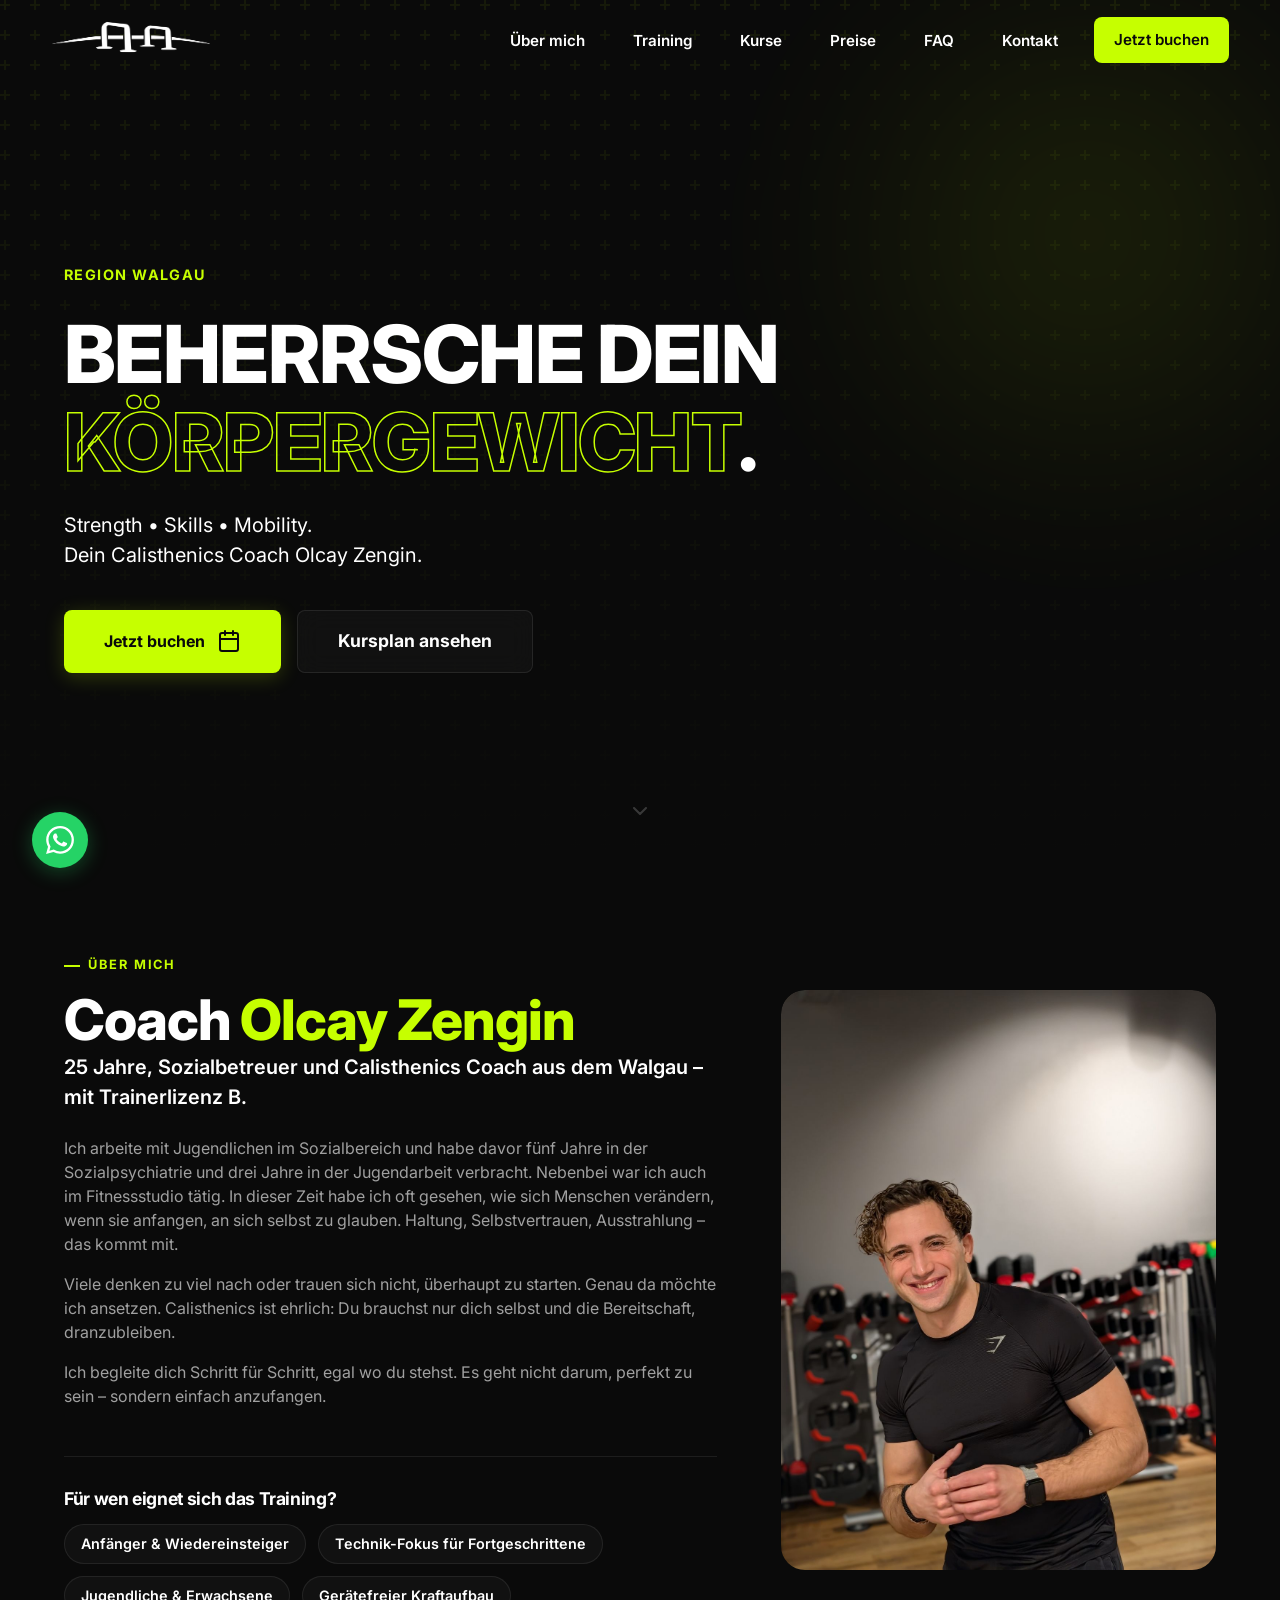
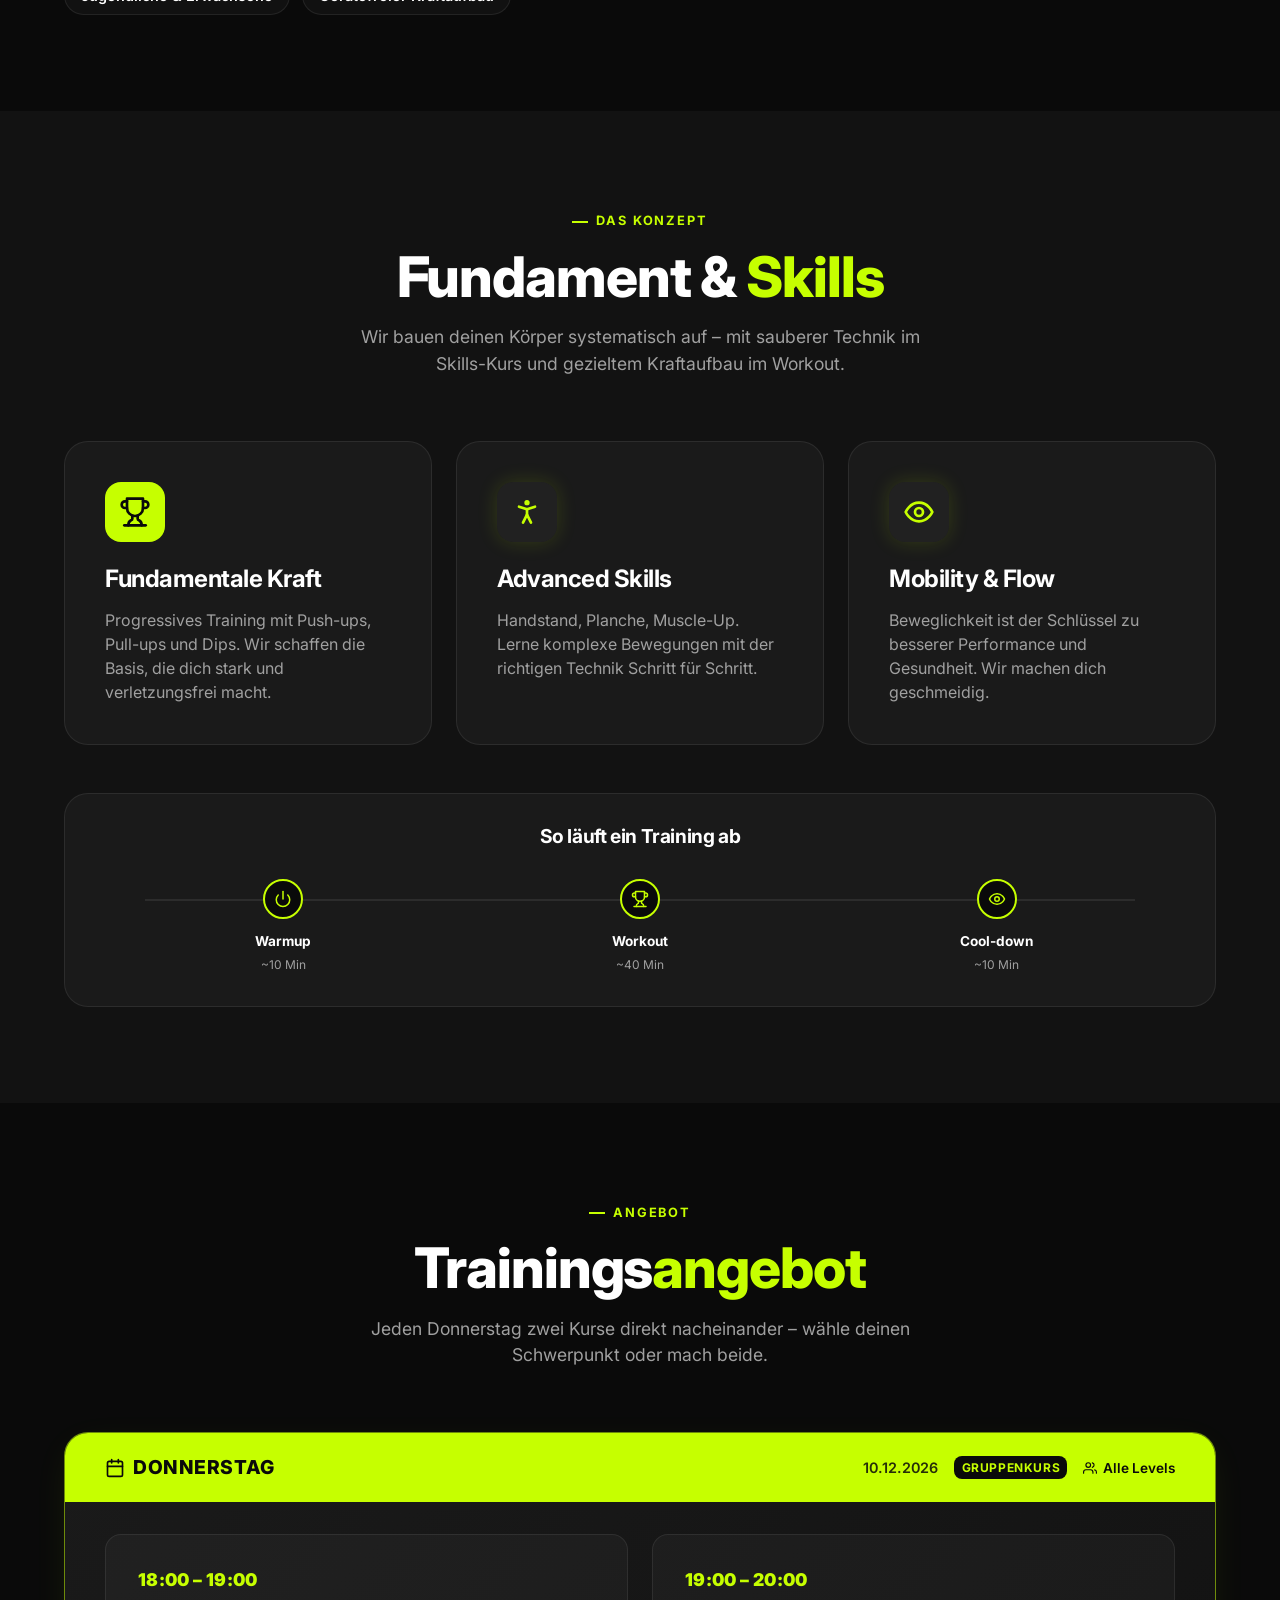
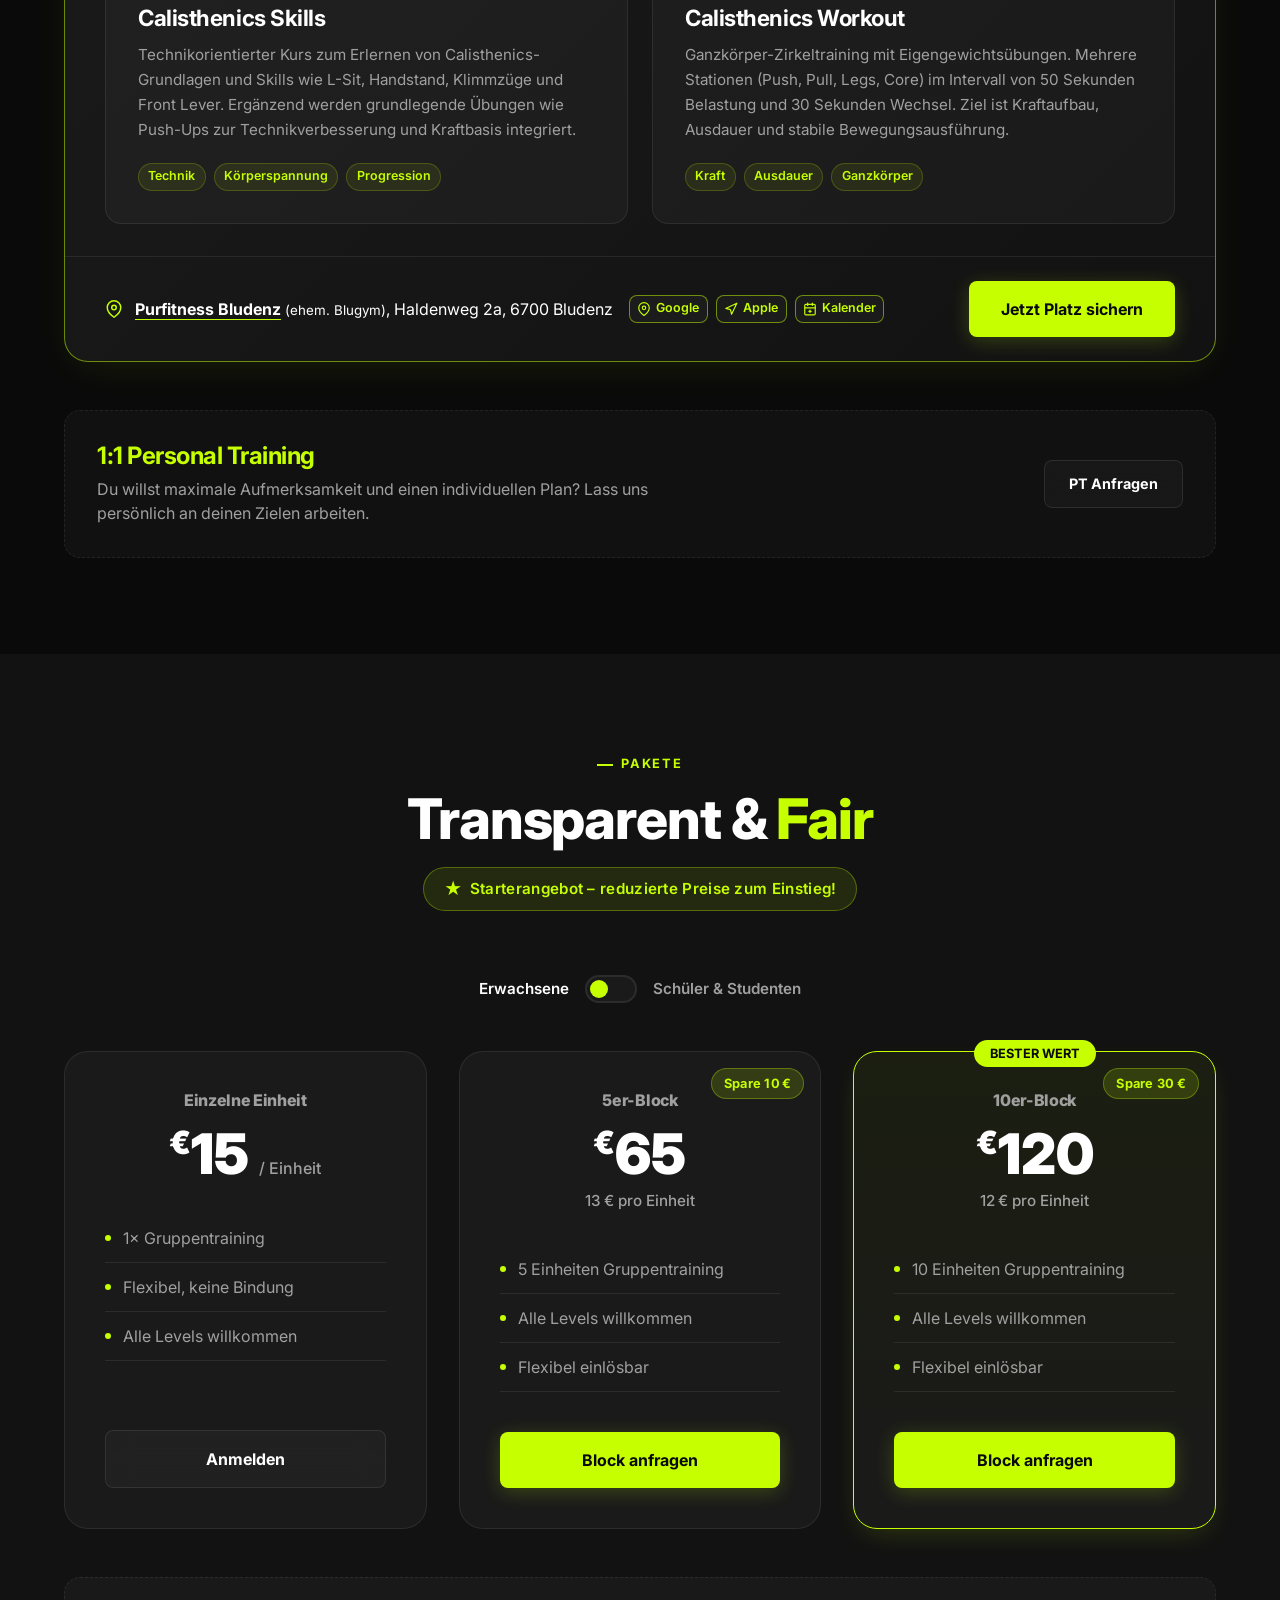
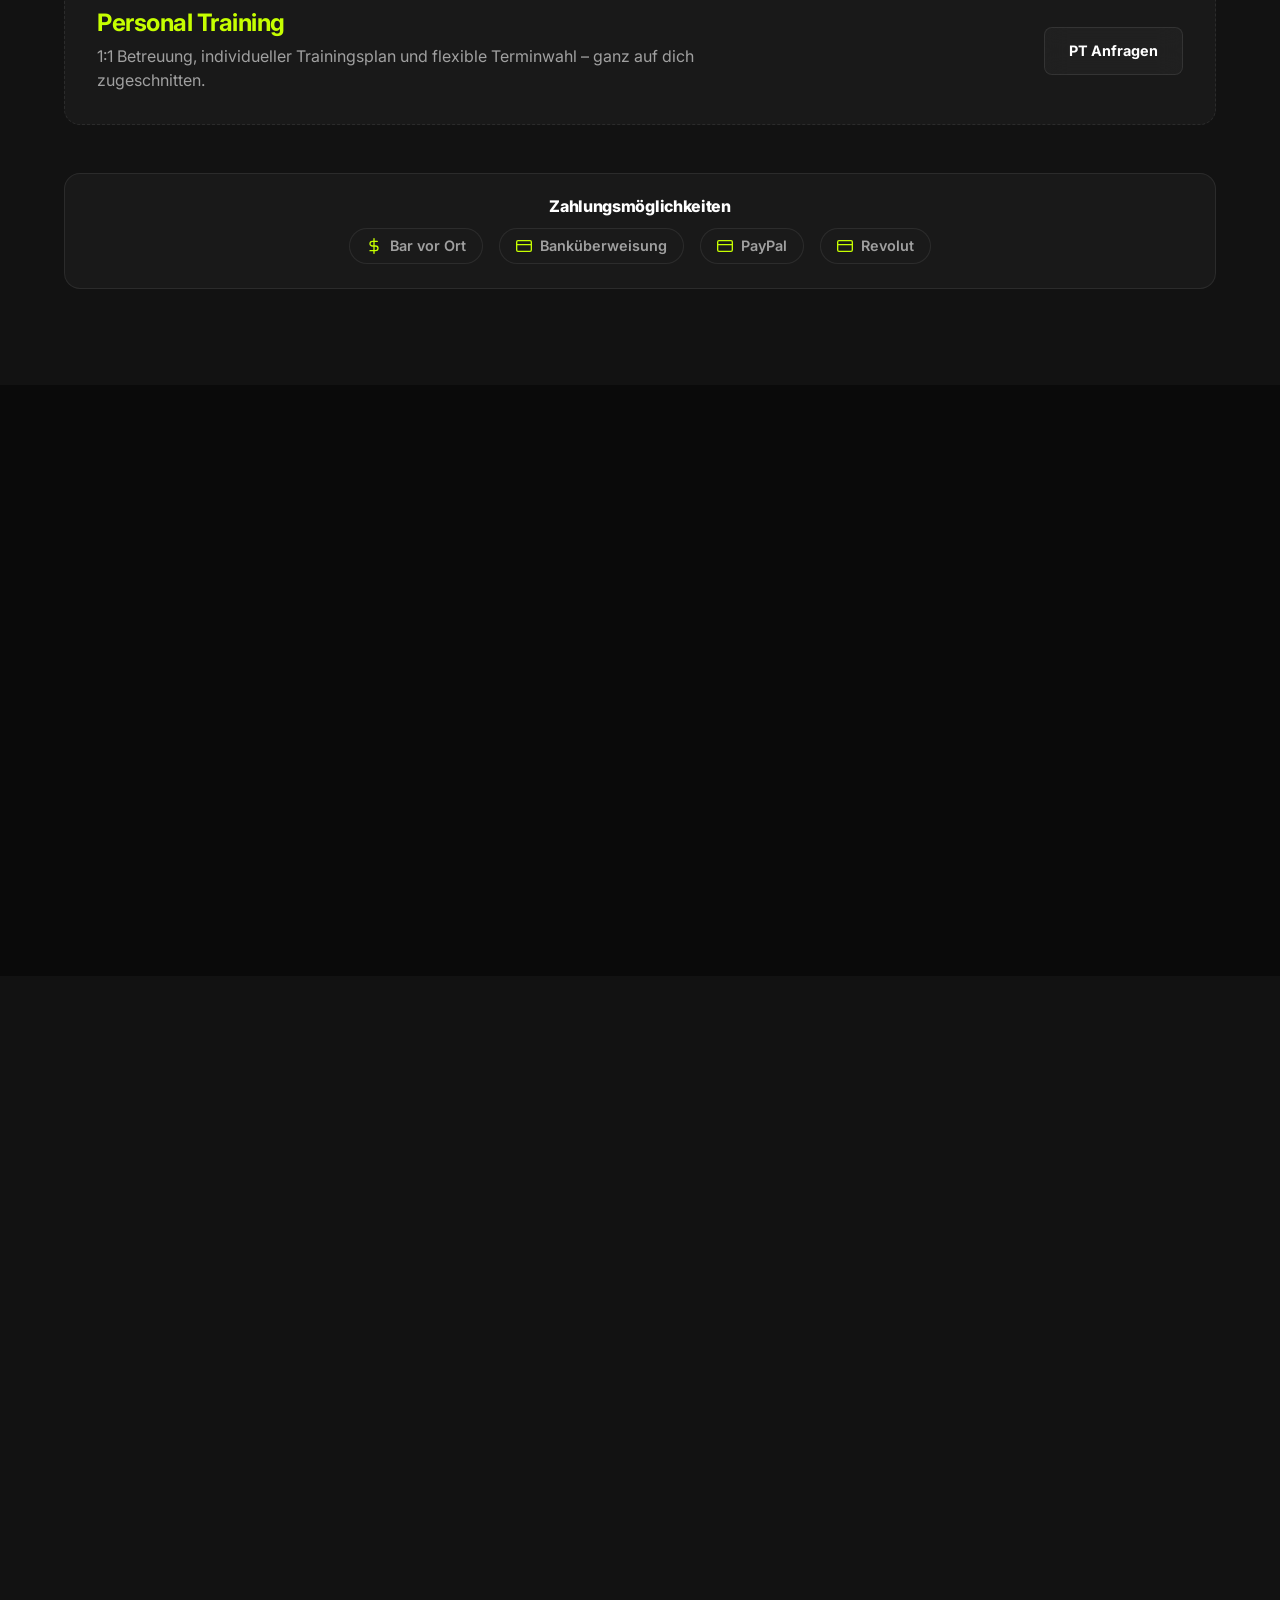
==== commit be72e0d3: "Refactor: Bugfixes, A11y und Mobile-Verbesserungen - FAQ: Grid-Animation statt max-height, keine abg" ====
--- a/index.html
+++ b/index.html
@@ -52,6 +52,57 @@
         },
         "sameAs": [
             "https://www.instagram.com/oz.calisthenics/"
+        ],
+        "aggregateRating": {
+            "@type": "AggregateRating",
+            "ratingValue": "5",
+            "reviewCount": "7",
+            "bestRating": "5",
+            "worstRating": "1"
+        },
+        "review": [
+            {
+                "@type": "Review",
+                "author": {"@type": "Person", "name": "David K."},
+                "reviewRating": {"@type": "Rating", "ratingValue": "5", "bestRating": "5"},
+                "reviewBody": "Tolles Training. Er hat uns alles schön erklärt in Ruhe, egal ob Anfänger oder Fortgeschrittene für jeden ist was dabei. Ich kann das Training mit dem Coach nur noch weiterempfehlen."
+            },
+            {
+                "@type": "Review",
+                "author": {"@type": "Person", "name": "Luca G."},
+                "reviewRating": {"@type": "Rating", "ratingValue": "5", "bestRating": "5"},
+                "reviewBody": "Sehr professionell geführtes Training, anfängerfreundlich, man fühlt sich ab Beginn willkommen."
+            },
+            {
+                "@type": "Review",
+                "author": {"@type": "Person", "name": "Jonathan W."},
+                "reviewRating": {"@type": "Rating", "ratingValue": "5", "bestRating": "5"},
+                "reviewBody": "Sehr motivierendes und unterhaltendes Training - schon jetzt eine tolle Community!"
+            },
+            {
+                "@type": "Review",
+                "author": {"@type": "Person", "name": "Pelin S."},
+                "reviewRating": {"@type": "Rating", "ratingValue": "5", "bestRating": "5"},
+                "reviewBody": "Ich hatte gestern Abend meinen ersten Kurs und heute spüre ich schon die Folgen, aber im positiven Sinne. Man merkt, dass es etwas gebracht hat und meine Muskeln richtig aktiviert wurden."
+            },
+            {
+                "@type": "Review",
+                "author": {"@type": "Person", "name": "Paul B."},
+                "reviewRating": {"@type": "Rating", "ratingValue": "5", "bestRating": "5"},
+                "reviewBody": "Der erste Kurs hat Spaß gemacht, die Übungen abwechslungsreich. Man merkt, dass es der Trainer mit Begeisterung macht. Werde definitiv wieder mitmachen!"
+            },
+            {
+                "@type": "Review",
+                "author": {"@type": "Person", "name": "Samuel M."},
+                "reviewRating": {"@type": "Rating", "ratingValue": "5", "bestRating": "5"},
+                "reviewBody": "Sehr abwechslungsreicher Kurs – sowohl für Einsteiger als auch für Fortgeschrittene geeignet. War super interessant und der Trainer war sehr nett und kompetent."
+            },
+            {
+                "@type": "Review",
+                "author": {"@type": "Person", "name": "Elif K."},
+                "reviewRating": {"@type": "Rating", "ratingValue": "5", "bestRating": "5"},
+                "reviewBody": "Hat mir super gefallen, werde auf jeden Fall wieder mitmachen. Sehr nette Atmosphäre und sehr netter zuvorkommender Trainer."
+            }
         ]
     }
     </script>
@@ -259,6 +310,10 @@
                                     <svg xmlns="http://www.w3.org/2000/svg" width="14" height="14" viewBox="0 0 24 24" fill="none" stroke="currentColor" stroke-width="2" stroke-linecap="round" stroke-linejoin="round"><polygon points="3 11 22 2 13 21 11 13 3 11"></polygon></svg>
                                     Apple
                                 </a>
+                                <button type="button" id="add-to-calendar" class="ics-link" title="Zum Kalender hinzufügen (.ics)">
+                                    <svg xmlns="http://www.w3.org/2000/svg" width="14" height="14" viewBox="0 0 24 24" fill="none" stroke="currentColor" stroke-width="2" stroke-linecap="round" stroke-linejoin="round"><rect x="3" y="4" width="18" height="18" rx="2" ry="2"></rect><line x1="16" y1="2" x2="16" y2="6"></line><line x1="8" y1="2" x2="8" y2="6"></line><line x1="3" y1="10" x2="21" y2="10"></line><line x1="12" y1="14" x2="12" y2="18"></line><line x1="10" y1="16" x2="14" y2="16"></line></svg>
+                                    Kalender
+                                </button>
                             </div>
                         </div>
                         <button class="btn btn-accent btn-booking">Jetzt Platz sichern</button>
--- a/style.css
+++ b/style.css
@@ -264,7 +264,8 @@
    Hero Section
    ============================================ */
 .hero {
-    min-height: 95vh; /* Slightly less than full height for modern look */
+    min-height: 95vh;
+    min-height: 95dvh; /* Handles mobile address-bar toggling */
     padding-top: var(--header-height);
     display: flex;
     align-items: center;
@@ -591,9 +592,14 @@
 }
 .map-quicklinks {
     display: flex;
+    flex-wrap: wrap;
     gap: 0.5rem;
 }
-.map-link {
+.ics-link {
+    line-height: 1;
+}
+.map-link,
+.ics-link {
     display: inline-flex;
     align-items: center;
     gap: 0.3rem;
@@ -605,9 +611,12 @@
     border-radius: var(--radius-sm);
     border: 1px solid var(--border-accent);
     background: var(--glass-bg);
+    cursor: pointer;
+    font-family: inherit;
     transition: background 0.2s, color 0.2s;
 }
-.map-link:hover {
+.map-link:hover,
+.ics-link:hover {
     background: var(--color-accent);
     color: var(--color-text-on-accent);
 }
@@ -1259,7 +1268,7 @@
 
     /* Reviews Mobile */
     .review-card { flex: 0 0 100%; min-width: 0; }
-    .carousel-btn { width: 32px; height: 32px; }
+    .carousel-btn { width: 44px; height: 44px; }
     .carousel-btn-prev { left: 4px; }
     .carousel-btn-next { right: 4px; }
 
@@ -1267,6 +1276,40 @@
     .footer-content { grid-template-columns: 1fr; text-align: center; gap: 2rem; }
     .footer-brand { align-items: center; display: flex; flex-direction: column; }
     .footer-bottom { flex-direction: column-reverse; gap: 1rem; text-align: center; }
+
+    /* Session Timeline Mobile */
+    .session-timeline { padding: 1.5rem; }
+    .timeline-steps { gap: 0.25rem; }
+    .timeline-steps::before { left: 20px; right: 20px; }
+    .timeline-step strong { font-size: 0.78rem; }
+    .timeline-step span { font-size: 0.7rem; }
+    .timeline-icon { width: 36px; height: 36px; }
+    .timeline-icon svg { width: 16px; height: 16px; }
+
+    /* Floating buttons + misc */
+    .scroll-indicator { display: none; }
+    .back-to-top {
+        bottom: calc(1.5rem + env(safe-area-inset-bottom, 0px));
+        right: calc(1.5rem + env(safe-area-inset-right, 0px));
+        width: 44px; height: 44px;
+    }
+    .whatsapp-float {
+        bottom: calc(1.5rem + env(safe-area-inset-bottom, 0px));
+        left: calc(1.5rem + env(safe-area-inset-left, 0px));
+        width: 52px; height: 52px;
+    }
+    .faq-grid { grid-template-columns: 1fr; }
+    .legal-content, .impressum-content { padding: 24px; }
+    .payment-info { padding: 1.25rem; }
+    .pricing-toggle-wrapper { gap: 0.75rem; }
+    .pricing-toggle-label { font-size: 0.85rem; }
+    .contact-channel { font-size: 0.85rem; }
+    .starter-offer-banner { font-size: 0.8rem; padding: 0.4rem 1rem; }
+
+    /* Larger touch target for pricing toggle */
+    .pricing-toggle { width: 56px; height: 32px; }
+    .pricing-toggle-knob { width: 22px; height: 22px; }
+    .pricing-toggle[aria-checked="true"] .pricing-toggle-knob { transform: translateX(24px); }
 }
 
 /* ============================================
@@ -1471,8 +1514,8 @@
    ============================================ */
 .back-to-top {
     position: fixed;
-    bottom: 2rem;
-    right: 2rem;
+    bottom: calc(2rem + env(safe-area-inset-bottom, 0px));
+    right: calc(2rem + env(safe-area-inset-right, 0px));
     width: 48px;
     height: 48px;
     border-radius: 50%;
@@ -1575,18 +1618,23 @@
     transform: rotate(45deg);
 }
 .faq-answer {
-    max-height: 0;
+    display: grid;
+    grid-template-rows: 0fr;
+    transition: grid-template-rows 0.4s cubic-bezier(0.25, 0.46, 0.45, 0.94);
+}
+.faq-answer > p {
     overflow: hidden;
-    transition: max-height 0.4s cubic-bezier(0.25, 0.46, 0.45, 0.94), padding 0.4s ease;
+    min-height: 0;
     padding: 0 1.5rem;
-}
-.faq-item.open .faq-answer {
-    max-height: 300px;
-    padding: 0 1.5rem 1.25rem;
-}
-.faq-answer p {
     font-size: 0.95rem;
     line-height: 1.7;
+    transition: padding 0.4s ease;
+}
+.faq-item.open .faq-answer {
+    grid-template-rows: 1fr;
+}
+.faq-item.open .faq-answer > p {
+    padding: 0 1.5rem 1.25rem;
 }
 .faq-answer a {
     color: var(--color-accent);
@@ -1660,24 +1708,13 @@
     color: var(--color-text-secondary);
 }
 
-@media (max-width: 768px) {
-    .session-timeline { padding: 1.5rem; }
-    .timeline-steps { gap: 0.25rem; }
-    .timeline-steps::before { left: 20px; right: 20px; }
-    .timeline-step strong { font-size: 0.78rem; }
-    .timeline-step span { font-size: 0.7rem; }
-    .timeline-icon { width: 36px; height: 36px; }
-    .timeline-icon svg { width: 16px; height: 16px; }
-}
-
-
 /* ============================================
    Floating WhatsApp Button
    ============================================ */
 .whatsapp-float {
     position: fixed;
-    bottom: 2rem;
-    left: 2rem;
+    bottom: calc(2rem + env(safe-area-inset-bottom, 0px));
+    left: calc(2rem + env(safe-area-inset-left, 0px));
     width: 56px;
     height: 56px;
     border-radius: 50%;
@@ -1715,6 +1752,8 @@
     font-size: 0.95rem;
     font-weight: 600;
     color: var(--color-text-secondary);
+    cursor: pointer;
+    user-select: none;
     transition: color 0.3s ease;
 }
 .pricing-toggle-label.active {
@@ -1841,17 +1880,14 @@
 
 
 /* ============================================
-   Mobile Adjustments for new elements
-   ============================================ */
-@media (max-width: 768px) {
-    .scroll-indicator { display: none; }
-    .back-to-top { bottom: 1.5rem; right: 1.5rem; width: 44px; height: 44px; }
-    .whatsapp-float { bottom: 1.5rem; left: 1.5rem; width: 52px; height: 52px; }
-    .faq-grid { grid-template-columns: 1fr; }
-    .legal-content, .impressum-content { padding: 24px; }
-    .payment-info { padding: 1.25rem; }
-    .pricing-toggle-wrapper { gap: 0.75rem; }
-    .pricing-toggle-label { font-size: 0.85rem; }
-    .contact-channel { font-size: 0.85rem; }
-    .starter-offer-banner { font-size: 0.8rem; padding: 0.4rem 1rem; }
-}
+   Performance: skip rendering below-fold sections
+   ============================================ */
+#reviews,
+#faq,
+#kontakt,
+.footer {
+    content-visibility: auto;
+    contain-intrinsic-size: 0 800px;
+}
+
+
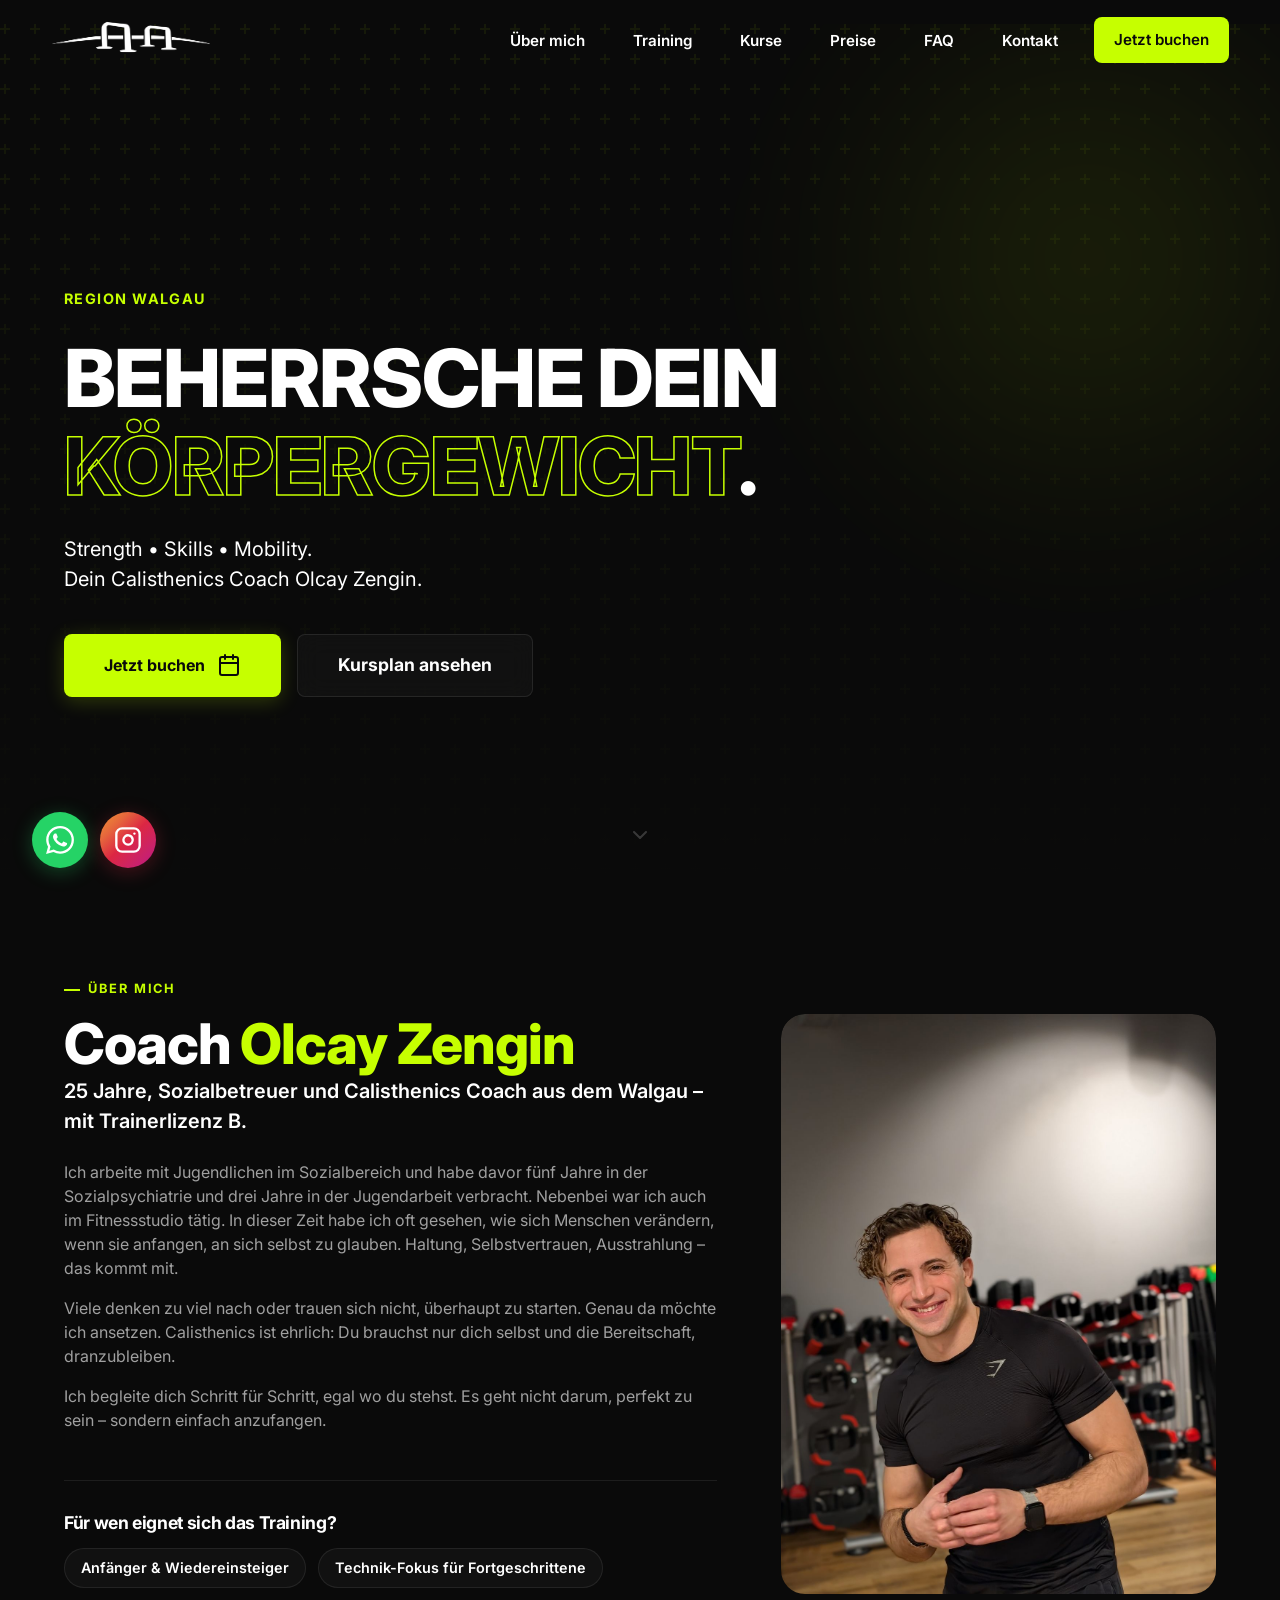
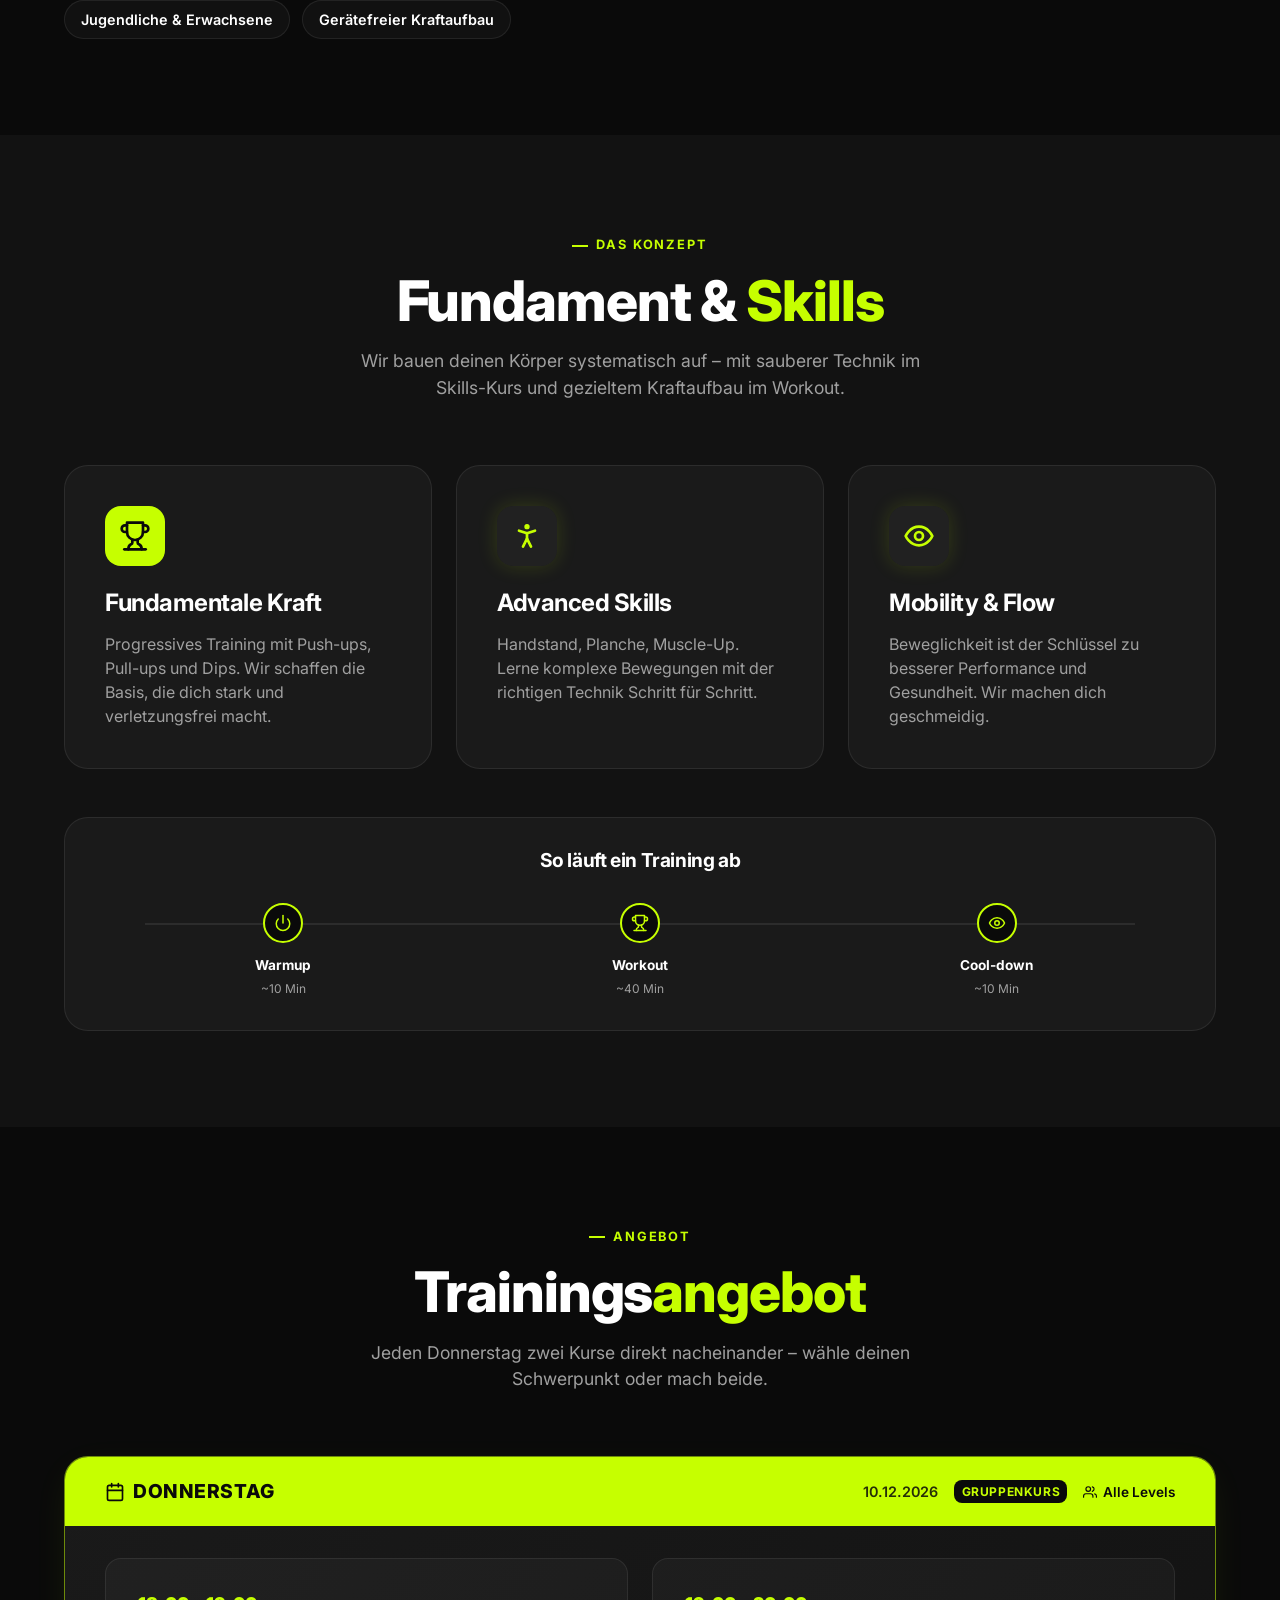
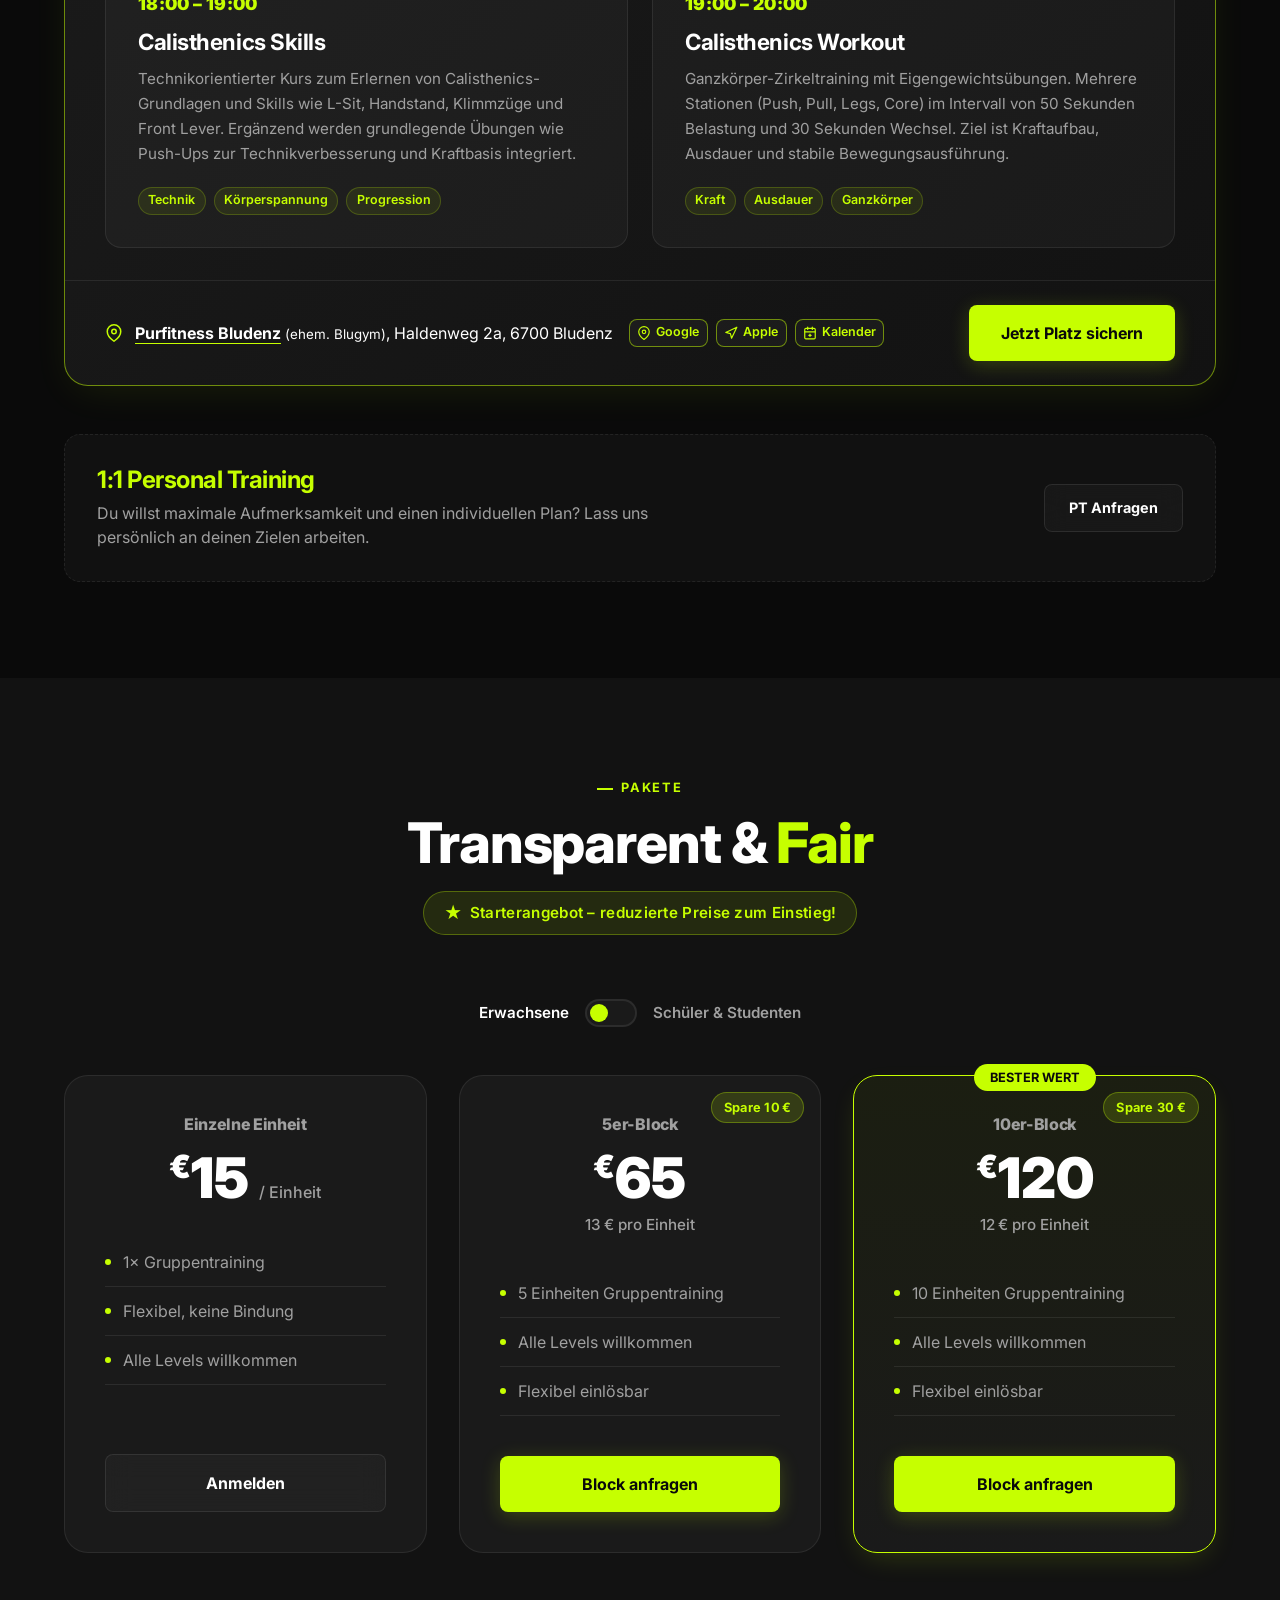
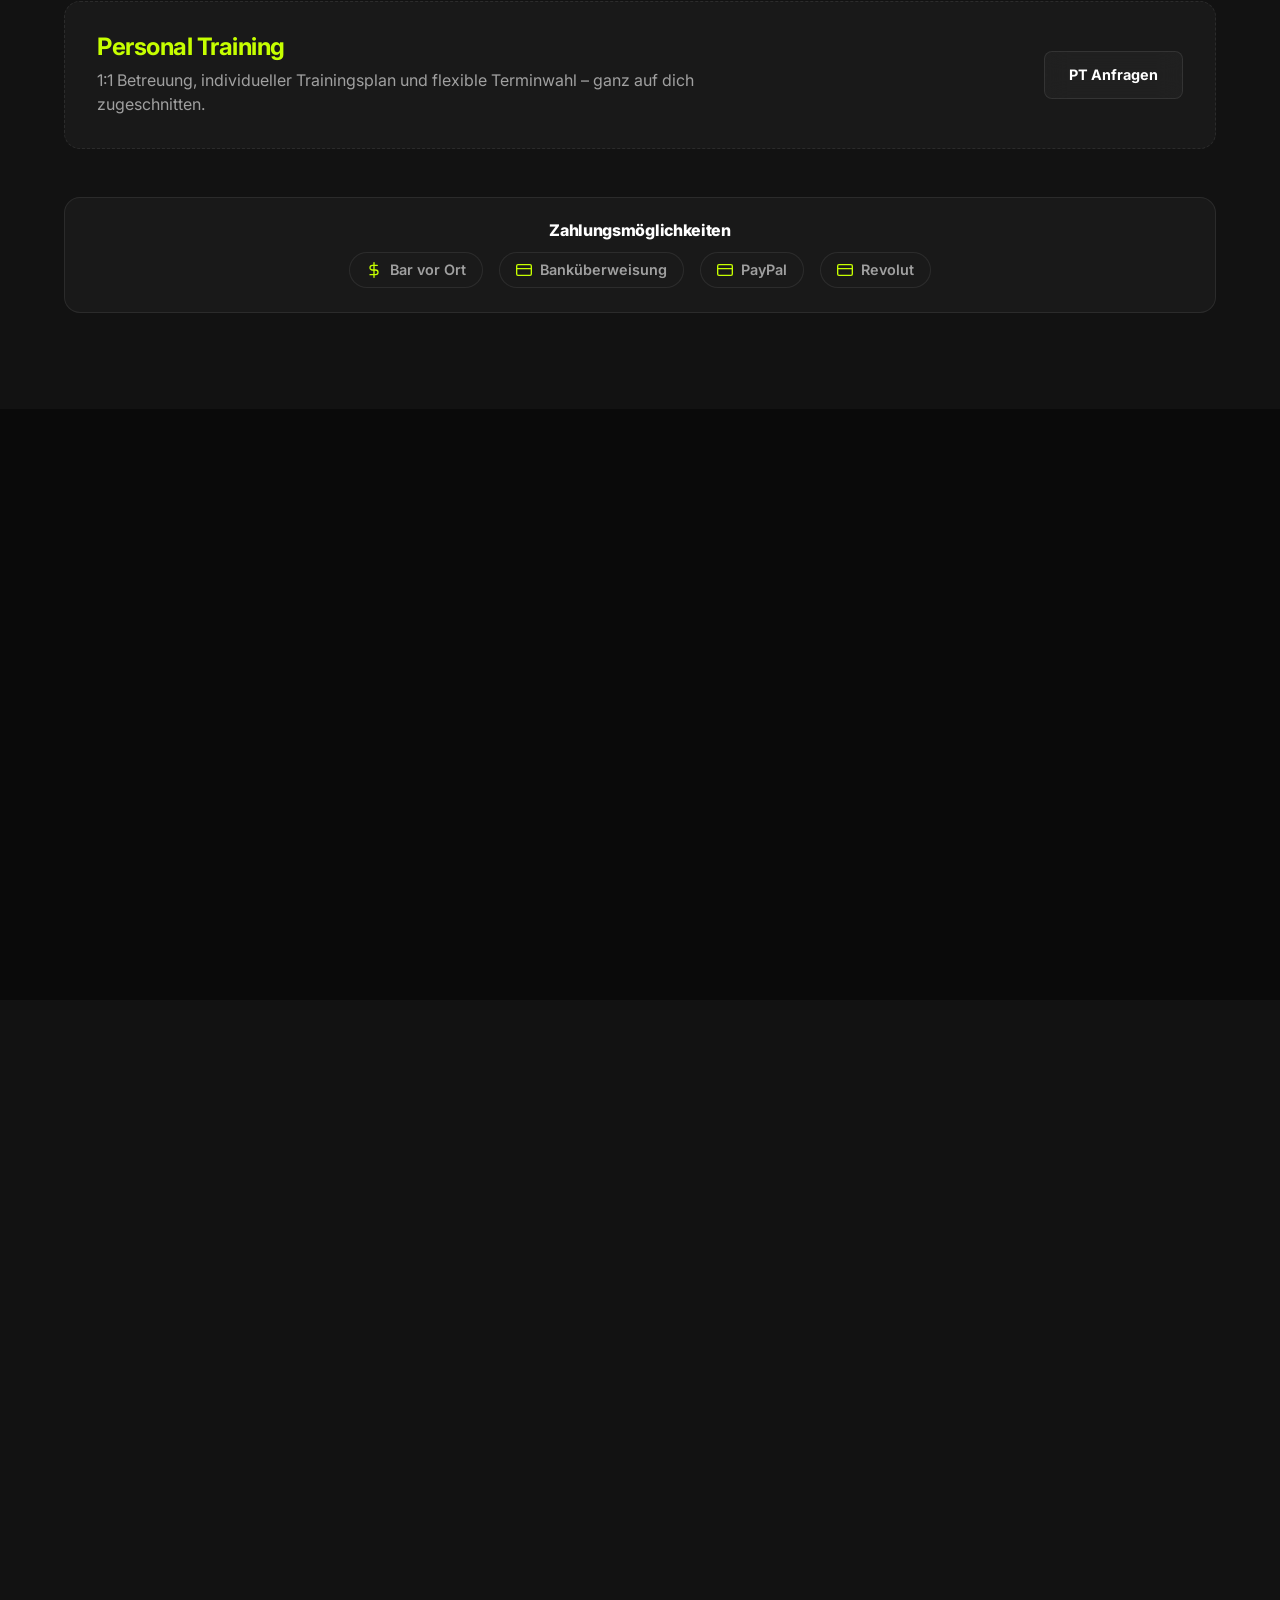
==== commit 2e992386: "Add Instagram-Quick-Button neben WhatsApp + Aufräumen - Floating-Buttons: Instagram-Button neben Wha" ====
--- a/index.html
+++ b/index.html
@@ -109,6 +109,11 @@
 </head>
 <body>
     <a href="#main" class="skip-link">Zum Inhalt springen</a>
+    <svg width="0" height="0" class="svg-defs" aria-hidden="true">
+        <symbol id="icon-star" viewBox="0 0 20 20">
+            <path d="M10 1l2.39 4.84 5.34.78-3.87 3.77.91 5.32L10 13.27l-4.77 2.51.91-5.32L2.27 6.69l5.34-.78L10 1z"/>
+        </symbol>
+    </svg>
     <nav class="navbar" id="navbar">
         <div class="nav-container">
             <a href="#hero" class="nav-logo" aria-label="Zurück zum Start">
@@ -298,7 +303,7 @@
                     <div class="course-schedule-footer">
                         <div class="location-row">
                             <address class="location-address">
-                                <svg xmlns="http://www.w3.org/2000/svg" width="18" height="18" viewBox="0 0 24 24" fill="none" stroke="currentColor" stroke-width="2" stroke-linecap="round" stroke-linejoin="round" class="feather feather-map-pin"><path d="M21 10c0 7-9 13-9 13s-9-6-9-13a9 9 0 0 1 18 0z"></path><circle cx="12" cy="10" r="3"></circle></svg>
+                                <svg xmlns="http://www.w3.org/2000/svg" width="18" height="18" viewBox="0 0 24 24" fill="none" stroke="currentColor" stroke-width="2" stroke-linecap="round" stroke-linejoin="round"><path d="M21 10c0 7-9 13-9 13s-9-6-9-13a9 9 0 0 1 18 0z"></path><circle cx="12" cy="10" r="3"></circle></svg>
                                 <span><a href="https://blugym.at/" target="_blank" rel="noopener" class="gym-link"><strong>Purfitness Bludenz</strong></a> <small>(ehem. Blugym)</small>, Haldenweg 2a, 6700 Bludenz</span>
                             </address>
                             <div class="map-quicklinks">
@@ -516,11 +521,11 @@
                     <div class="reviews-track" id="reviews-track">
                         <div class="review-card">
                             <div class="review-stars">
-                                <svg viewBox="0 0 20 20" fill="currentColor" width="18" height="18"><path d="M10 1l2.39 4.84 5.34.78-3.87 3.77.91 5.32L10 13.27l-4.77 2.51.91-5.32L2.27 6.69l5.34-.78L10 1z"/></svg>
-                                <svg viewBox="0 0 20 20" fill="currentColor" width="18" height="18"><path d="M10 1l2.39 4.84 5.34.78-3.87 3.77.91 5.32L10 13.27l-4.77 2.51.91-5.32L2.27 6.69l5.34-.78L10 1z"/></svg>
-                                <svg viewBox="0 0 20 20" fill="currentColor" width="18" height="18"><path d="M10 1l2.39 4.84 5.34.78-3.87 3.77.91 5.32L10 13.27l-4.77 2.51.91-5.32L2.27 6.69l5.34-.78L10 1z"/></svg>
-                                <svg viewBox="0 0 20 20" fill="currentColor" width="18" height="18"><path d="M10 1l2.39 4.84 5.34.78-3.87 3.77.91 5.32L10 13.27l-4.77 2.51.91-5.32L2.27 6.69l5.34-.78L10 1z"/></svg>
-                                <svg viewBox="0 0 20 20" fill="currentColor" width="18" height="18"><path d="M10 1l2.39 4.84 5.34.78-3.87 3.77.91 5.32L10 13.27l-4.77 2.51.91-5.32L2.27 6.69l5.34-.78L10 1z"/></svg>
+                                <svg viewBox="0 0 20 20" width="18" height="18" fill="currentColor" aria-hidden="true"><use href="#icon-star"/></svg>
+                                <svg viewBox="0 0 20 20" width="18" height="18" fill="currentColor" aria-hidden="true"><use href="#icon-star"/></svg>
+                                <svg viewBox="0 0 20 20" width="18" height="18" fill="currentColor" aria-hidden="true"><use href="#icon-star"/></svg>
+                                <svg viewBox="0 0 20 20" width="18" height="18" fill="currentColor" aria-hidden="true"><use href="#icon-star"/></svg>
+                                <svg viewBox="0 0 20 20" width="18" height="18" fill="currentColor" aria-hidden="true"><use href="#icon-star"/></svg>
                             </div>
                             <p class="review-text">&ldquo;Tolles Training. Er hat uns alles schön erklärt in Ruhe, egal ob Anfänger oder Fortgeschrittene für jeden ist was dabei. Ich kann das Training mit dem Coach nur noch weiterempfehlen.&rdquo;</p>
                             <span class="review-author">– David K.</span>
@@ -528,11 +533,11 @@
 
                         <div class="review-card">
                             <div class="review-stars">
-                                <svg viewBox="0 0 20 20" fill="currentColor" width="18" height="18"><path d="M10 1l2.39 4.84 5.34.78-3.87 3.77.91 5.32L10 13.27l-4.77 2.51.91-5.32L2.27 6.69l5.34-.78L10 1z"/></svg>
-                                <svg viewBox="0 0 20 20" fill="currentColor" width="18" height="18"><path d="M10 1l2.39 4.84 5.34.78-3.87 3.77.91 5.32L10 13.27l-4.77 2.51.91-5.32L2.27 6.69l5.34-.78L10 1z"/></svg>
-                                <svg viewBox="0 0 20 20" fill="currentColor" width="18" height="18"><path d="M10 1l2.39 4.84 5.34.78-3.87 3.77.91 5.32L10 13.27l-4.77 2.51.91-5.32L2.27 6.69l5.34-.78L10 1z"/></svg>
-                                <svg viewBox="0 0 20 20" fill="currentColor" width="18" height="18"><path d="M10 1l2.39 4.84 5.34.78-3.87 3.77.91 5.32L10 13.27l-4.77 2.51.91-5.32L2.27 6.69l5.34-.78L10 1z"/></svg>
-                                <svg viewBox="0 0 20 20" fill="currentColor" width="18" height="18"><path d="M10 1l2.39 4.84 5.34.78-3.87 3.77.91 5.32L10 13.27l-4.77 2.51.91-5.32L2.27 6.69l5.34-.78L10 1z"/></svg>
+                                <svg viewBox="0 0 20 20" width="18" height="18" fill="currentColor" aria-hidden="true"><use href="#icon-star"/></svg>
+                                <svg viewBox="0 0 20 20" width="18" height="18" fill="currentColor" aria-hidden="true"><use href="#icon-star"/></svg>
+                                <svg viewBox="0 0 20 20" width="18" height="18" fill="currentColor" aria-hidden="true"><use href="#icon-star"/></svg>
+                                <svg viewBox="0 0 20 20" width="18" height="18" fill="currentColor" aria-hidden="true"><use href="#icon-star"/></svg>
+                                <svg viewBox="0 0 20 20" width="18" height="18" fill="currentColor" aria-hidden="true"><use href="#icon-star"/></svg>
                             </div>
                             <p class="review-text">&ldquo;Sehr professionell geführtes Training, anfängerfreundlich, man fühlt sich ab Beginn willkommen.&rdquo;</p>
                             <span class="review-author">– Luca G.</span>
@@ -540,11 +545,11 @@
 
                         <div class="review-card">
                             <div class="review-stars">
-                                <svg viewBox="0 0 20 20" fill="currentColor" width="18" height="18"><path d="M10 1l2.39 4.84 5.34.78-3.87 3.77.91 5.32L10 13.27l-4.77 2.51.91-5.32L2.27 6.69l5.34-.78L10 1z"/></svg>
-                                <svg viewBox="0 0 20 20" fill="currentColor" width="18" height="18"><path d="M10 1l2.39 4.84 5.34.78-3.87 3.77.91 5.32L10 13.27l-4.77 2.51.91-5.32L2.27 6.69l5.34-.78L10 1z"/></svg>
-                                <svg viewBox="0 0 20 20" fill="currentColor" width="18" height="18"><path d="M10 1l2.39 4.84 5.34.78-3.87 3.77.91 5.32L10 13.27l-4.77 2.51.91-5.32L2.27 6.69l5.34-.78L10 1z"/></svg>
-                                <svg viewBox="0 0 20 20" fill="currentColor" width="18" height="18"><path d="M10 1l2.39 4.84 5.34.78-3.87 3.77.91 5.32L10 13.27l-4.77 2.51.91-5.32L2.27 6.69l5.34-.78L10 1z"/></svg>
-                                <svg viewBox="0 0 20 20" fill="currentColor" width="18" height="18"><path d="M10 1l2.39 4.84 5.34.78-3.87 3.77.91 5.32L10 13.27l-4.77 2.51.91-5.32L2.27 6.69l5.34-.78L10 1z"/></svg>
+                                <svg viewBox="0 0 20 20" width="18" height="18" fill="currentColor" aria-hidden="true"><use href="#icon-star"/></svg>
+                                <svg viewBox="0 0 20 20" width="18" height="18" fill="currentColor" aria-hidden="true"><use href="#icon-star"/></svg>
+                                <svg viewBox="0 0 20 20" width="18" height="18" fill="currentColor" aria-hidden="true"><use href="#icon-star"/></svg>
+                                <svg viewBox="0 0 20 20" width="18" height="18" fill="currentColor" aria-hidden="true"><use href="#icon-star"/></svg>
+                                <svg viewBox="0 0 20 20" width="18" height="18" fill="currentColor" aria-hidden="true"><use href="#icon-star"/></svg>
                             </div>
                             <p class="review-text">&ldquo;Sehr motivierendes und unterhaltendes Training - schon jetzt eine tolle Community!&rdquo;</p>
                             <span class="review-author">– Jonathan W.</span>
@@ -552,11 +557,11 @@
 
                         <div class="review-card">
                             <div class="review-stars">
-                                <svg viewBox="0 0 20 20" fill="currentColor" width="18" height="18"><path d="M10 1l2.39 4.84 5.34.78-3.87 3.77.91 5.32L10 13.27l-4.77 2.51.91-5.32L2.27 6.69l5.34-.78L10 1z"/></svg>
-                                <svg viewBox="0 0 20 20" fill="currentColor" width="18" height="18"><path d="M10 1l2.39 4.84 5.34.78-3.87 3.77.91 5.32L10 13.27l-4.77 2.51.91-5.32L2.27 6.69l5.34-.78L10 1z"/></svg>
-                                <svg viewBox="0 0 20 20" fill="currentColor" width="18" height="18"><path d="M10 1l2.39 4.84 5.34.78-3.87 3.77.91 5.32L10 13.27l-4.77 2.51.91-5.32L2.27 6.69l5.34-.78L10 1z"/></svg>
-                                <svg viewBox="0 0 20 20" fill="currentColor" width="18" height="18"><path d="M10 1l2.39 4.84 5.34.78-3.87 3.77.91 5.32L10 13.27l-4.77 2.51.91-5.32L2.27 6.69l5.34-.78L10 1z"/></svg>
-                                <svg viewBox="0 0 20 20" fill="currentColor" width="18" height="18"><path d="M10 1l2.39 4.84 5.34.78-3.87 3.77.91 5.32L10 13.27l-4.77 2.51.91-5.32L2.27 6.69l5.34-.78L10 1z"/></svg>
+                                <svg viewBox="0 0 20 20" width="18" height="18" fill="currentColor" aria-hidden="true"><use href="#icon-star"/></svg>
+                                <svg viewBox="0 0 20 20" width="18" height="18" fill="currentColor" aria-hidden="true"><use href="#icon-star"/></svg>
+                                <svg viewBox="0 0 20 20" width="18" height="18" fill="currentColor" aria-hidden="true"><use href="#icon-star"/></svg>
+                                <svg viewBox="0 0 20 20" width="18" height="18" fill="currentColor" aria-hidden="true"><use href="#icon-star"/></svg>
+                                <svg viewBox="0 0 20 20" width="18" height="18" fill="currentColor" aria-hidden="true"><use href="#icon-star"/></svg>
                             </div>
                             <p class="review-text">&ldquo;Ich hatte gestern Abend meinen ersten Kurs und heute sp&uuml;re ich schon die Folgen, aber im positiven Sinne. Man merkt, dass es etwas gebracht hat und meine Muskeln richtig aktiviert wurden. Auch pers&ouml;nlich finde ich, dass Olcay den Kurs sehr gut gemacht hat. Er hat eine lockere und angenehme Atmosph&auml;re f&uuml;r die Teilnehmer geschaffen. Es wird definitiv nicht mein letzter Kurs gewesen sein!&rdquo;</p>
                             <span class="review-author">– Pelin S.</span>
@@ -564,11 +569,11 @@
 
                         <div class="review-card">
                             <div class="review-stars">
-                                <svg viewBox="0 0 20 20" fill="currentColor" width="18" height="18"><path d="M10 1l2.39 4.84 5.34.78-3.87 3.77.91 5.32L10 13.27l-4.77 2.51.91-5.32L2.27 6.69l5.34-.78L10 1z"/></svg>
-                                <svg viewBox="0 0 20 20" fill="currentColor" width="18" height="18"><path d="M10 1l2.39 4.84 5.34.78-3.87 3.77.91 5.32L10 13.27l-4.77 2.51.91-5.32L2.27 6.69l5.34-.78L10 1z"/></svg>
-                                <svg viewBox="0 0 20 20" fill="currentColor" width="18" height="18"><path d="M10 1l2.39 4.84 5.34.78-3.87 3.77.91 5.32L10 13.27l-4.77 2.51.91-5.32L2.27 6.69l5.34-.78L10 1z"/></svg>
-                                <svg viewBox="0 0 20 20" fill="currentColor" width="18" height="18"><path d="M10 1l2.39 4.84 5.34.78-3.87 3.77.91 5.32L10 13.27l-4.77 2.51.91-5.32L2.27 6.69l5.34-.78L10 1z"/></svg>
-                                <svg viewBox="0 0 20 20" fill="currentColor" width="18" height="18"><path d="M10 1l2.39 4.84 5.34.78-3.87 3.77.91 5.32L10 13.27l-4.77 2.51.91-5.32L2.27 6.69l5.34-.78L10 1z"/></svg>
+                                <svg viewBox="0 0 20 20" width="18" height="18" fill="currentColor" aria-hidden="true"><use href="#icon-star"/></svg>
+                                <svg viewBox="0 0 20 20" width="18" height="18" fill="currentColor" aria-hidden="true"><use href="#icon-star"/></svg>
+                                <svg viewBox="0 0 20 20" width="18" height="18" fill="currentColor" aria-hidden="true"><use href="#icon-star"/></svg>
+                                <svg viewBox="0 0 20 20" width="18" height="18" fill="currentColor" aria-hidden="true"><use href="#icon-star"/></svg>
+                                <svg viewBox="0 0 20 20" width="18" height="18" fill="currentColor" aria-hidden="true"><use href="#icon-star"/></svg>
                             </div>
                             <p class="review-text">&ldquo;Der erste Kurs hat Spa&szlig; gemacht, die &Uuml;bungen abwechslungsreich. Man merkt, dass es der Trainer mit Begeisterung macht. Werde definitiv wieder mitmachen!!!&rdquo;</p>
                             <span class="review-author">– Paul B.</span>
@@ -576,11 +581,11 @@
 
                         <div class="review-card">
                             <div class="review-stars">
-                                <svg viewBox="0 0 20 20" fill="currentColor" width="18" height="18"><path d="M10 1l2.39 4.84 5.34.78-3.87 3.77.91 5.32L10 13.27l-4.77 2.51.91-5.32L2.27 6.69l5.34-.78L10 1z"/></svg>
-                                <svg viewBox="0 0 20 20" fill="currentColor" width="18" height="18"><path d="M10 1l2.39 4.84 5.34.78-3.87 3.77.91 5.32L10 13.27l-4.77 2.51.91-5.32L2.27 6.69l5.34-.78L10 1z"/></svg>
-                                <svg viewBox="0 0 20 20" fill="currentColor" width="18" height="18"><path d="M10 1l2.39 4.84 5.34.78-3.87 3.77.91 5.32L10 13.27l-4.77 2.51.91-5.32L2.27 6.69l5.34-.78L10 1z"/></svg>
-                                <svg viewBox="0 0 20 20" fill="currentColor" width="18" height="18"><path d="M10 1l2.39 4.84 5.34.78-3.87 3.77.91 5.32L10 13.27l-4.77 2.51.91-5.32L2.27 6.69l5.34-.78L10 1z"/></svg>
-                                <svg viewBox="0 0 20 20" fill="currentColor" width="18" height="18"><path d="M10 1l2.39 4.84 5.34.78-3.87 3.77.91 5.32L10 13.27l-4.77 2.51.91-5.32L2.27 6.69l5.34-.78L10 1z"/></svg>
+                                <svg viewBox="0 0 20 20" width="18" height="18" fill="currentColor" aria-hidden="true"><use href="#icon-star"/></svg>
+                                <svg viewBox="0 0 20 20" width="18" height="18" fill="currentColor" aria-hidden="true"><use href="#icon-star"/></svg>
+                                <svg viewBox="0 0 20 20" width="18" height="18" fill="currentColor" aria-hidden="true"><use href="#icon-star"/></svg>
+                                <svg viewBox="0 0 20 20" width="18" height="18" fill="currentColor" aria-hidden="true"><use href="#icon-star"/></svg>
+                                <svg viewBox="0 0 20 20" width="18" height="18" fill="currentColor" aria-hidden="true"><use href="#icon-star"/></svg>
                             </div>
                             <p class="review-text">&ldquo;Sehr abwechslungsreicher Kurs &ndash; sowohl f&uuml;r Einsteiger als auch f&uuml;r Fortgeschrittene geeignet. War super interessant und der Trainer war sehr nett und kompetent. Kann ich auf jeden Fall weiterempfehlen!&rdquo;</p>
                             <span class="review-author">– Samuel M.</span>
@@ -588,11 +593,11 @@
 
                         <div class="review-card">
                             <div class="review-stars">
-                                <svg viewBox="0 0 20 20" fill="currentColor" width="18" height="18"><path d="M10 1l2.39 4.84 5.34.78-3.87 3.77.91 5.32L10 13.27l-4.77 2.51.91-5.32L2.27 6.69l5.34-.78L10 1z"/></svg>
-                                <svg viewBox="0 0 20 20" fill="currentColor" width="18" height="18"><path d="M10 1l2.39 4.84 5.34.78-3.87 3.77.91 5.32L10 13.27l-4.77 2.51.91-5.32L2.27 6.69l5.34-.78L10 1z"/></svg>
-                                <svg viewBox="0 0 20 20" fill="currentColor" width="18" height="18"><path d="M10 1l2.39 4.84 5.34.78-3.87 3.77.91 5.32L10 13.27l-4.77 2.51.91-5.32L2.27 6.69l5.34-.78L10 1z"/></svg>
-                                <svg viewBox="0 0 20 20" fill="currentColor" width="18" height="18"><path d="M10 1l2.39 4.84 5.34.78-3.87 3.77.91 5.32L10 13.27l-4.77 2.51.91-5.32L2.27 6.69l5.34-.78L10 1z"/></svg>
-                                <svg viewBox="0 0 20 20" fill="currentColor" width="18" height="18"><path d="M10 1l2.39 4.84 5.34.78-3.87 3.77.91 5.32L10 13.27l-4.77 2.51.91-5.32L2.27 6.69l5.34-.78L10 1z"/></svg>
+                                <svg viewBox="0 0 20 20" width="18" height="18" fill="currentColor" aria-hidden="true"><use href="#icon-star"/></svg>
+                                <svg viewBox="0 0 20 20" width="18" height="18" fill="currentColor" aria-hidden="true"><use href="#icon-star"/></svg>
+                                <svg viewBox="0 0 20 20" width="18" height="18" fill="currentColor" aria-hidden="true"><use href="#icon-star"/></svg>
+                                <svg viewBox="0 0 20 20" width="18" height="18" fill="currentColor" aria-hidden="true"><use href="#icon-star"/></svg>
+                                <svg viewBox="0 0 20 20" width="18" height="18" fill="currentColor" aria-hidden="true"><use href="#icon-star"/></svg>
                             </div>
                             <p class="review-text">&ldquo;Hat mir super gefallen, werde auf jeden Fall wieder mitmachen. Sehr nette Atmosph&auml;re und sehr netter zuvorkommender Trainer.&rdquo;</p>
                             <span class="review-author">– Elif K.</span>
@@ -670,7 +675,7 @@
                             </div>
                             <button type="submit" class="btn btn-accent btn-full send-button">
                                 <span>Nachricht senden</span>
-                                <svg xmlns="http://www.w3.org/2000/svg" width="20" height="20" viewBox="0 0 24 24" fill="none" stroke="currentColor" stroke-width="2" stroke-linecap="round" stroke-linejoin="round" class="feather feather-send"><line x1="22" y1="2" x2="11" y2="13"></line><polygon points="22 2 15 22 11 13 2 9 22 2"></polygon></svg>
+                                <svg xmlns="http://www.w3.org/2000/svg" width="20" height="20" viewBox="0 0 24 24" fill="none" stroke="currentColor" stroke-width="2" stroke-linecap="round" stroke-linejoin="round"><line x1="22" y1="2" x2="11" y2="13"></line><polygon points="22 2 15 22 11 13 2 9 22 2"></polygon></svg>
                             </button>
                             <p id="form-status" class="form-status" role="status" aria-live="polite"></p>
                         </form>
@@ -682,10 +687,15 @@
 
     </main>
 
-    <!-- WhatsApp Floating Button -->
-    <a href="https://wa.me/436601716308" target="_blank" rel="noopener" class="whatsapp-float" aria-label="Chat via WhatsApp">
-        <svg viewBox="0 0 24 24" fill="currentColor"><path d="M17.472 14.382c-.297-.149-1.758-.867-2.03-.967-.273-.099-.471-.148-.67.15-.197.297-.767.966-.94 1.164-.173.199-.347.223-.644.075-.297-.15-1.255-.463-2.39-1.475-.883-.788-1.48-1.761-1.653-2.059-.173-.297-.018-.458.13-.606.134-.133.298-.347.446-.52.149-.174.198-.298.298-.497.099-.198.05-.371-.025-.52-.075-.149-.669-1.612-.916-2.207-.242-.579-.487-.5-.669-.51-.173-.008-.371-.01-.57-.01-.198 0-.52.074-.792.372-.272.297-1.04 1.016-1.04 2.479 0 1.462 1.065 2.875 1.213 3.074.149.198 2.096 3.2 5.077 4.487.709.306 1.262.489 1.694.625.712.227 1.36.195 1.871.118.571-.085 1.758-.719 2.006-1.413.248-.694.248-1.289.173-1.413-.074-.124-.272-.198-.57-.347m-5.421 7.403h-.004a9.87 9.87 0 01-5.031-1.378l-.361-.214-3.741.982.998-3.648-.235-.374a9.86 9.86 0 01-1.51-5.26c.001-5.45 4.436-9.884 9.888-9.884 2.64 0 5.122 1.03 6.988 2.898a9.825 9.825 0 012.893 6.994c-.003 5.45-4.437 9.884-9.885 9.884m8.413-18.297A11.815 11.815 0 0012.05 0C5.495 0 .16 5.335.157 11.892c0 2.096.547 4.142 1.588 5.945L.057 24l6.305-1.654a11.882 11.882 0 005.683 1.448h.005c6.554 0 11.89-5.335 11.893-11.893a11.821 11.821 0 00-3.48-8.413z"/></svg>
-    </a>
+    <!-- Floating social quick-actions -->
+    <div class="social-floats">
+        <a href="https://wa.me/436601716308" target="_blank" rel="noopener" class="social-float social-float-whatsapp" aria-label="Chat via WhatsApp">
+            <svg viewBox="0 0 24 24" fill="currentColor"><path d="M17.472 14.382c-.297-.149-1.758-.867-2.03-.967-.273-.099-.471-.148-.67.15-.197.297-.767.966-.94 1.164-.173.199-.347.223-.644.075-.297-.15-1.255-.463-2.39-1.475-.883-.788-1.48-1.761-1.653-2.059-.173-.297-.018-.458.13-.606.134-.133.298-.347.446-.52.149-.174.198-.298.298-.497.099-.198.05-.371-.025-.52-.075-.149-.669-1.612-.916-2.207-.242-.579-.487-.5-.669-.51-.173-.008-.371-.01-.57-.01-.198 0-.52.074-.792.372-.272.297-1.04 1.016-1.04 2.479 0 1.462 1.065 2.875 1.213 3.074.149.198 2.096 3.2 5.077 4.487.709.306 1.262.489 1.694.625.712.227 1.36.195 1.871.118.571-.085 1.758-.719 2.006-1.413.248-.694.248-1.289.173-1.413-.074-.124-.272-.198-.57-.347m-5.421 7.403h-.004a9.87 9.87 0 01-5.031-1.378l-.361-.214-3.741.982.998-3.648-.235-.374a9.86 9.86 0 01-1.51-5.26c.001-5.45 4.436-9.884 9.888-9.884 2.64 0 5.122 1.03 6.988 2.898a9.825 9.825 0 012.893 6.994c-.003 5.45-4.437 9.884-9.885 9.884m8.413-18.297A11.815 11.815 0 0012.05 0C5.495 0 .16 5.335.157 11.892c0 2.096.547 4.142 1.588 5.945L.057 24l6.305-1.654a11.882 11.882 0 005.683 1.448h.005c6.554 0 11.89-5.335 11.893-11.893a11.821 11.821 0 00-3.48-8.413z"/></svg>
+        </a>
+        <a href="https://www.instagram.com/oz.calisthenics/" target="_blank" rel="noopener" class="social-float social-float-instagram" aria-label="Auf Instagram folgen">
+            <svg viewBox="0 0 24 24" fill="none" stroke="currentColor" stroke-width="2" stroke-linecap="round" stroke-linejoin="round"><rect x="2" y="2" width="20" height="20" rx="5" ry="5"></rect><path d="M16 11.37A4 4 0 1 1 12.63 8 4 4 0 0 1 16 11.37z"></path><line x1="17.5" y1="6.5" x2="17.51" y2="6.5"></line></svg>
+        </a>
+    </div>
 
     <!-- Back to Top Button -->
     <button class="back-to-top" id="back-to-top" aria-label="Zurück nach oben">
--- a/style.css
+++ b/style.css
@@ -1293,11 +1293,13 @@
         right: calc(1.5rem + env(safe-area-inset-right, 0px));
         width: 44px; height: 44px;
     }
-    .whatsapp-float {
+    .social-floats {
         bottom: calc(1.5rem + env(safe-area-inset-bottom, 0px));
         left: calc(1.5rem + env(safe-area-inset-left, 0px));
-        width: 52px; height: 52px;
+        gap: 0.5rem;
     }
+    .social-float { width: 48px; height: 48px; }
+    .social-float svg { width: 24px; height: 24px; }
     .faq-grid { grid-template-columns: 1fr; }
     .legal-content, .impressum-content { padding: 24px; }
     .payment-info { padding: 1.25rem; }
@@ -1709,32 +1711,43 @@
 }
 
 /* ============================================
-   Floating WhatsApp Button
-   ============================================ */
-.whatsapp-float {
+   Floating Social Quick-Actions (WhatsApp, Instagram)
+   ============================================ */
+.social-floats {
     position: fixed;
     bottom: calc(2rem + env(safe-area-inset-bottom, 0px));
     left: calc(2rem + env(safe-area-inset-left, 0px));
+    display: flex;
+    gap: 0.75rem;
+    z-index: 900;
+}
+.social-float {
     width: 56px;
     height: 56px;
     border-radius: 50%;
+    color: #fff;
+    display: flex;
+    align-items: center;
+    justify-content: center;
+    text-decoration: none;
+    transition: transform 0.3s ease, box-shadow 0.3s ease;
+}
+.social-float:hover { transform: scale(1.1); }
+.social-float svg { width: 28px; height: 28px; }
+.social-float-whatsapp {
     background: #25D366;
-    color: #fff;
-    display: flex;
-    align-items: center;
-    justify-content: center;
     box-shadow: 0 4px 20px rgba(37, 211, 102, 0.3);
-    text-decoration: none;
-    z-index: 900;
-    transition: transform 0.3s ease, box-shadow 0.3s ease;
-}
-.whatsapp-float:hover {
-    transform: scale(1.1);
+}
+.social-float-whatsapp:hover {
     box-shadow: 0 6px 30px rgba(37, 211, 102, 0.5);
 }
-.whatsapp-float svg {
-    width: 28px;
-    height: 28px;
+.social-float-instagram {
+    /* Instagram brand gradient */
+    background: linear-gradient(135deg, #f09433 0%, #e6683c 25%, #dc2743 50%, #cc2366 75%, #bc1888 100%);
+    box-shadow: 0 4px 20px rgba(220, 39, 67, 0.3);
+}
+.social-float-instagram:hover {
+    box-shadow: 0 6px 30px rgba(220, 39, 67, 0.5);
 }
 
 
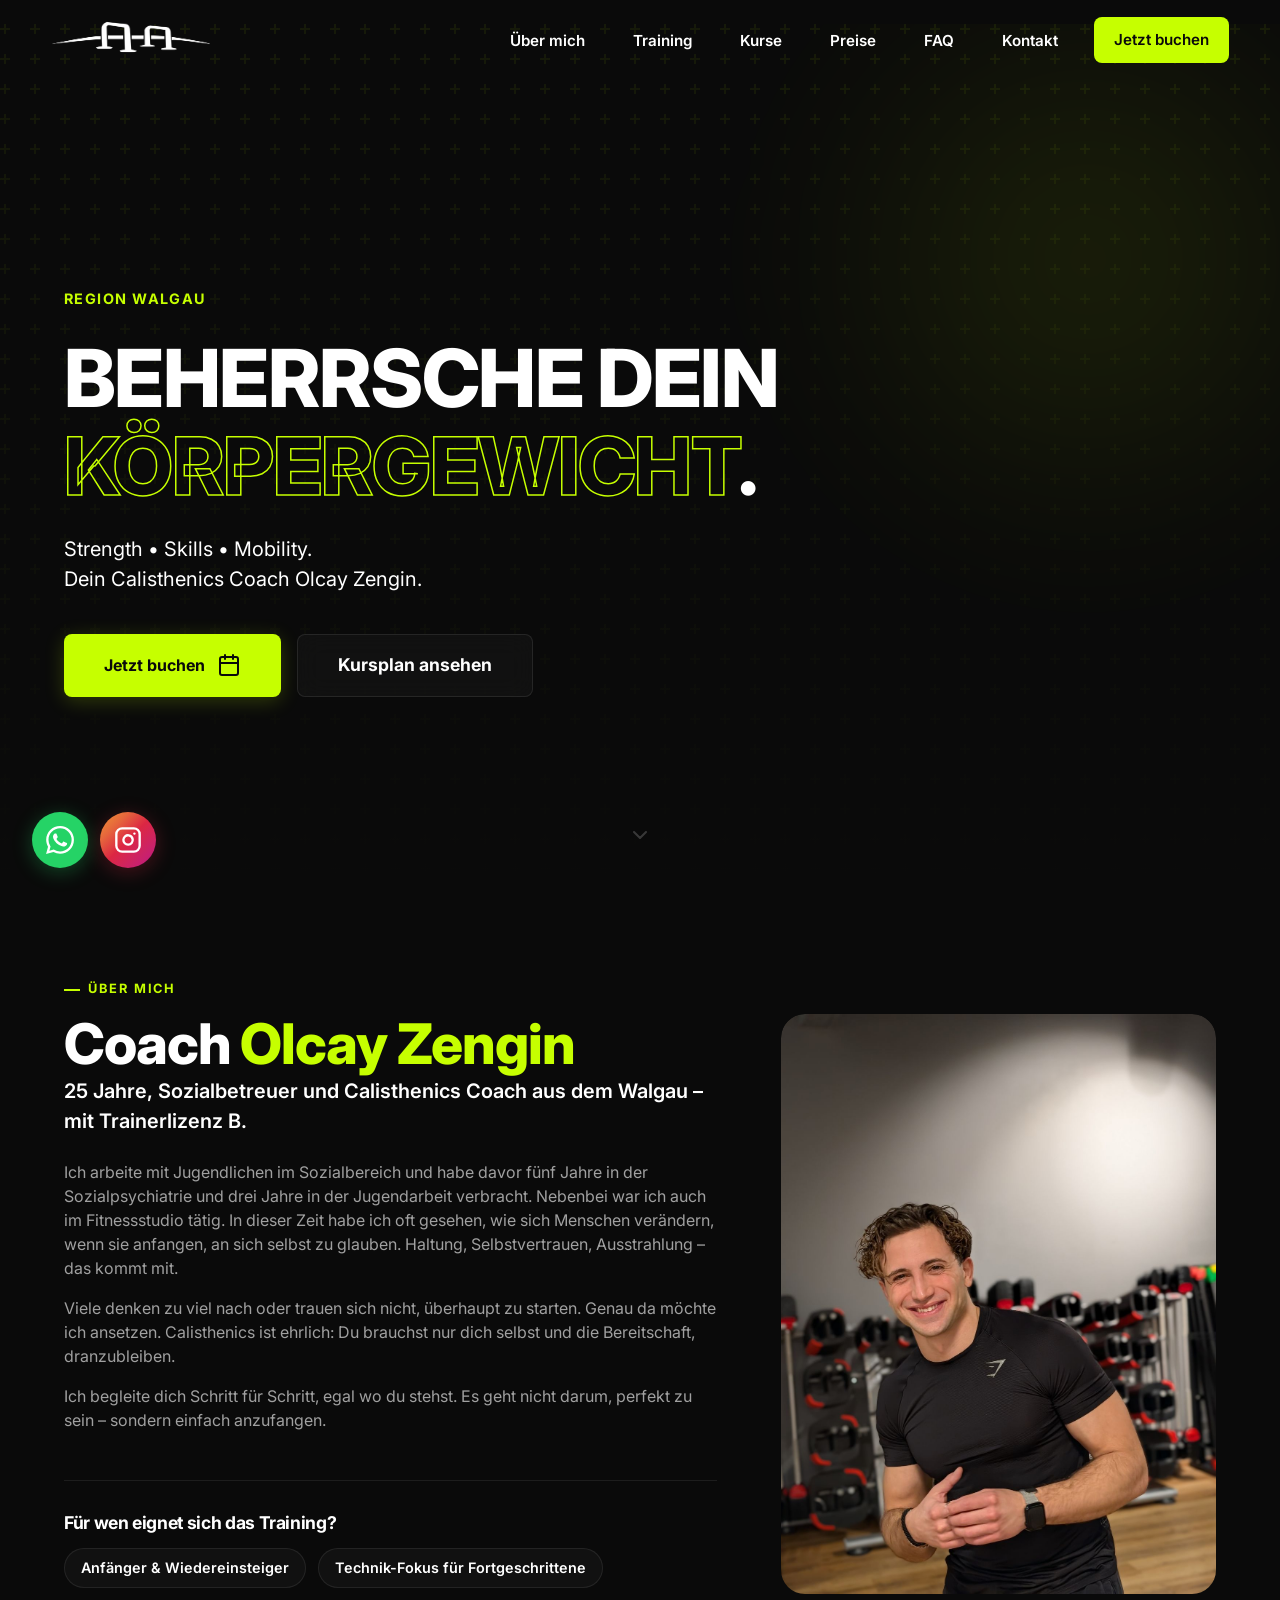
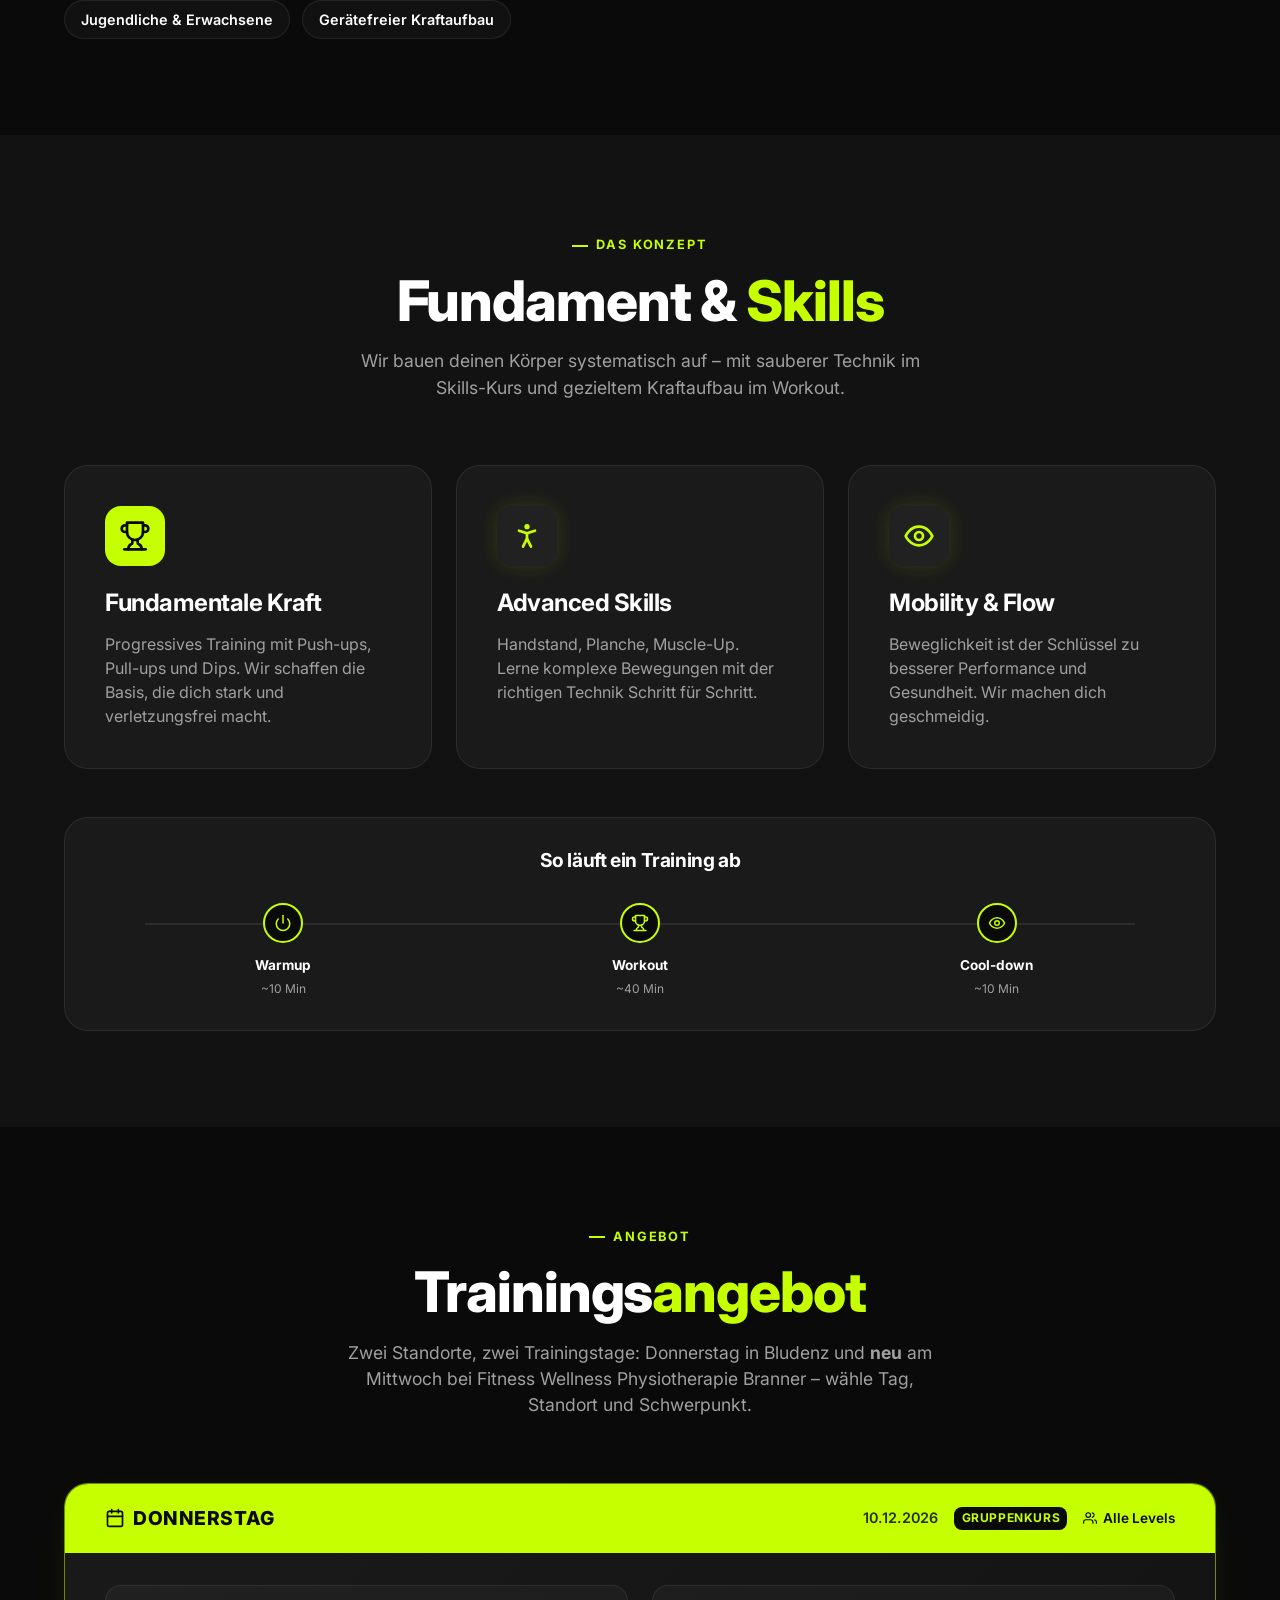
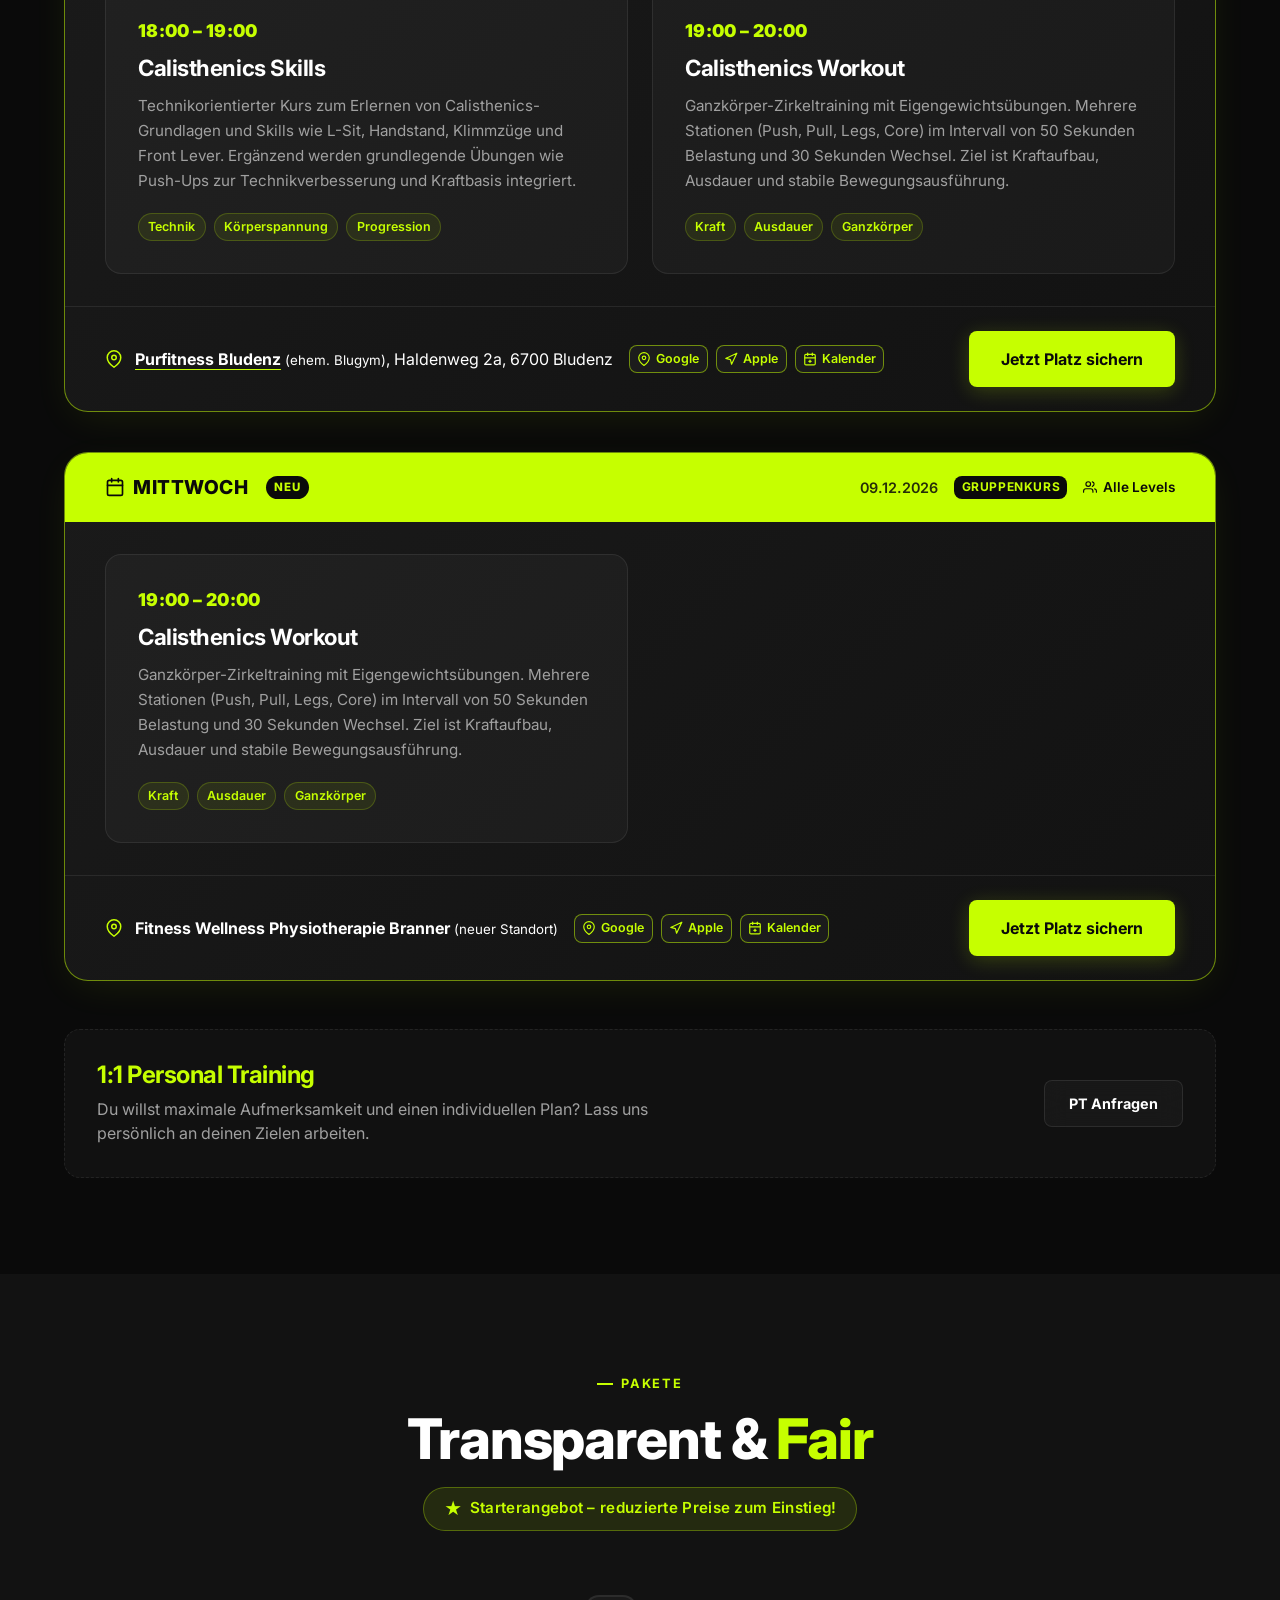
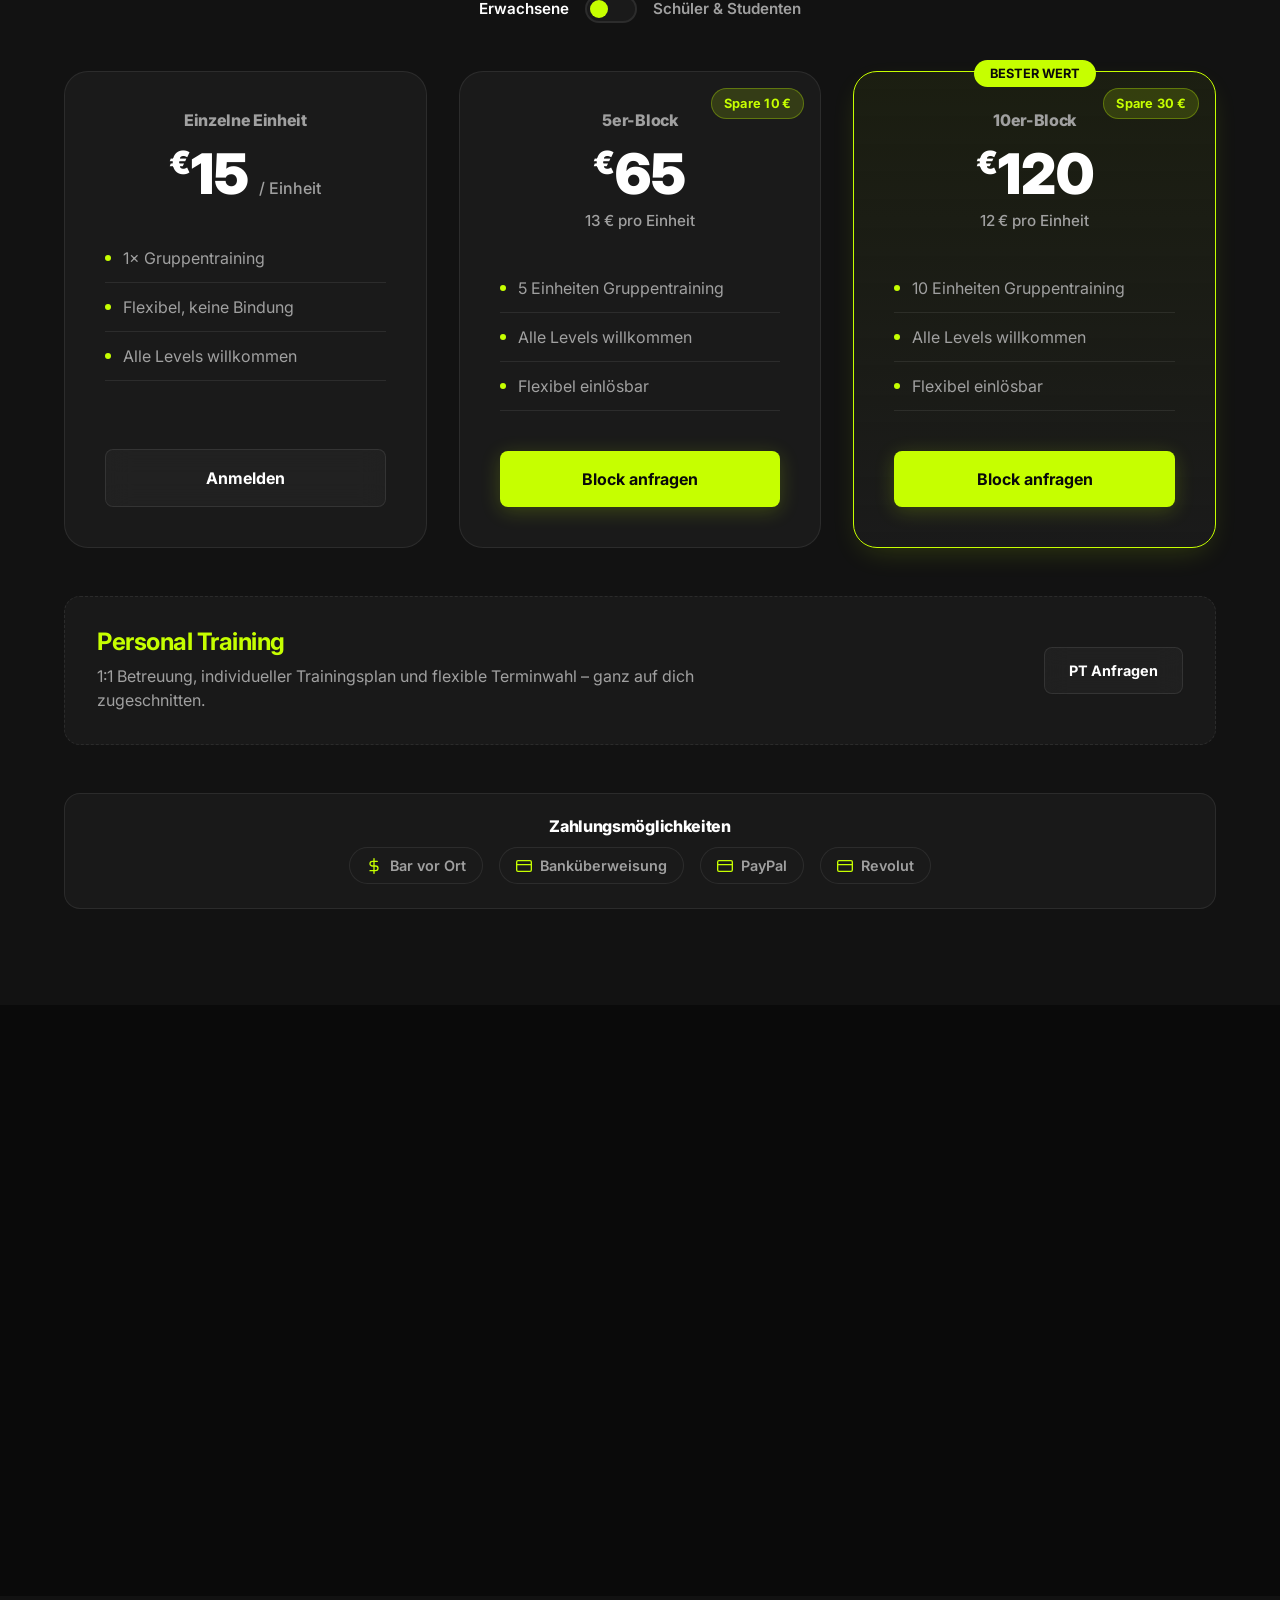
==== commit d246f1eb: "Add Mittwoch course at new Branner location with NEU badge Adds a second weekly group course (Mittwo" ====
--- a/index.html
+++ b/index.html
@@ -260,7 +260,7 @@
                 <div class="section-header center-text scroll-reveal">
                     <span class="section-tag">Angebot</span>
                     <h2 class="section-title">Trainings<span class="text-accent">angebot</span></h2>
-                    <p class="section-subtitle">Jeden Donnerstag zwei Kurse direkt nacheinander – wähle deinen Schwerpunkt oder mach beide.</p>
+                    <p class="section-subtitle">Zwei Standorte, zwei Trainingstage: Donnerstag in Bludenz und <strong>neu</strong> am Mittwoch bei Fitness Wellness Physiotherapie Branner – wähle Tag, Standort und Schwerpunkt.</p>
                 </div>
 
                 <div class="course-schedule scroll-reveal">
@@ -325,6 +325,58 @@
                     </div>
                 </div>
 
+                <div class="course-schedule course-schedule-new scroll-reveal delay-1">
+                    <div class="course-schedule-header">
+                        <div class="schedule-day">
+                            <svg xmlns="http://www.w3.org/2000/svg" width="20" height="20" viewBox="0 0 24 24" fill="none" stroke="currentColor" stroke-width="2" stroke-linecap="round" stroke-linejoin="round"><rect x="3" y="4" width="18" height="18" rx="2" ry="2"></rect><line x1="16" y1="2" x2="16" y2="6"></line><line x1="8" y1="2" x2="8" y2="6"></line><line x1="3" y1="10" x2="21" y2="10"></line></svg>
+                            <span>Mittwoch</span>
+                            <span class="badge-neu" aria-label="Neuer Standort">Neu</span>
+                        </div>
+                        <div class="schedule-meta">
+                            <span class="next-date" id="next-wednesday"></span>
+                            <span class="course-type-badge">Gruppenkurs</span>
+                            <span class="meta-detail"><svg xmlns="http://www.w3.org/2000/svg" width="14" height="14" viewBox="0 0 24 24" fill="none" stroke="currentColor" stroke-width="2" stroke-linecap="round" stroke-linejoin="round"><path d="M17 21v-2a4 4 0 0 0-4-4H5a4 4 0 0 0-4 4v2"></path><circle cx="9" cy="7" r="4"></circle><path d="M23 21v-2a4 4 0 0 0-3-3.87"></path><path d="M16 3.13a4 4 0 0 1 0 7.75"></path></svg> Alle Levels</span>
+                        </div>
+                    </div>
+
+                    <div class="course-cards-grid course-cards-grid-single">
+                        <div class="course-card">
+                            <div class="course-card-time">19:00 – 20:00</div>
+                            <h3>Calisthenics Workout</h3>
+                            <p>Ganzkörper-Zirkeltraining mit Eigengewichtsübungen. Mehrere Stationen (Push, Pull, Legs, Core) im Intervall von 50 Sekunden Belastung und 30 Sekunden Wechsel. Ziel ist Kraftaufbau, Ausdauer und stabile Bewegungsausführung.</p>
+                            <div class="course-focus-tags">
+                                <span>Kraft</span>
+                                <span>Ausdauer</span>
+                                <span>Ganzkörper</span>
+                            </div>
+                        </div>
+                    </div>
+
+                    <div class="course-schedule-footer">
+                        <div class="location-row">
+                            <address class="location-address">
+                                <svg xmlns="http://www.w3.org/2000/svg" width="18" height="18" viewBox="0 0 24 24" fill="none" stroke="currentColor" stroke-width="2" stroke-linecap="round" stroke-linejoin="round"><path d="M21 10c0 7-9 13-9 13s-9-6-9-13a9 9 0 0 1 18 0z"></path><circle cx="12" cy="10" r="3"></circle></svg>
+                                <span><strong>Fitness Wellness Physiotherapie Branner</strong> <small>(neuer Standort)</small></span>
+                            </address>
+                            <div class="map-quicklinks">
+                                <a href="https://maps.app.goo.gl/RBdK7Sh5UDgxvrQP9?g_st=ic" target="_blank" rel="noopener" class="map-link" title="In Google Maps öffnen">
+                                    <svg xmlns="http://www.w3.org/2000/svg" width="14" height="14" viewBox="0 0 24 24" fill="none" stroke="currentColor" stroke-width="2" stroke-linecap="round" stroke-linejoin="round"><path d="M21 10c0 7-9 13-9 13s-9-6-9-13a9 9 0 0 1 18 0z"></path><circle cx="12" cy="10" r="3"></circle></svg>
+                                    Google
+                                </a>
+                                <a href="https://maps.apple/p/p4J2Bm3h4g6Faj" target="_blank" rel="noopener" class="map-link" title="In Apple Maps öffnen">
+                                    <svg xmlns="http://www.w3.org/2000/svg" width="14" height="14" viewBox="0 0 24 24" fill="none" stroke="currentColor" stroke-width="2" stroke-linecap="round" stroke-linejoin="round"><polygon points="3 11 22 2 13 21 11 13 3 11"></polygon></svg>
+                                    Apple
+                                </a>
+                                <button type="button" id="add-to-calendar-wed" class="ics-link" title="Zum Kalender hinzufügen (.ics)">
+                                    <svg xmlns="http://www.w3.org/2000/svg" width="14" height="14" viewBox="0 0 24 24" fill="none" stroke="currentColor" stroke-width="2" stroke-linecap="round" stroke-linejoin="round"><rect x="3" y="4" width="18" height="18" rx="2" ry="2"></rect><line x1="16" y1="2" x2="16" y2="6"></line><line x1="8" y1="2" x2="8" y2="6"></line><line x1="3" y1="10" x2="21" y2="10"></line><line x1="12" y1="14" x2="12" y2="18"></line><line x1="10" y1="16" x2="14" y2="16"></line></svg>
+                                    Kalender
+                                </button>
+                            </div>
+                        </div>
+                        <button class="btn btn-accent btn-booking">Jetzt Platz sichern</button>
+                    </div>
+                </div>
+
                 <div class="pt-teaser scroll-reveal delay-1">
                     <div class="pt-content">
                         <h3>1:1 Personal Training</h3>
--- a/style.css
+++ b/style.css
@@ -498,6 +498,37 @@
 .course-schedule-header .course-type-badge {
     background: var(--color-text-on-accent);
     color: var(--color-accent);
+}
+
+.course-schedule + .course-schedule {
+    margin-top: 2.5rem;
+}
+
+.badge-neu {
+    display: inline-flex;
+    align-items: center;
+    margin-left: 0.6rem;
+    padding: 0.22em 0.7em;
+    font-size: 0.72rem;
+    font-weight: 800;
+    text-transform: uppercase;
+    letter-spacing: 0.08em;
+    color: var(--color-accent);
+    background: var(--color-text-on-accent);
+    border-radius: 999px;
+    box-shadow: 0 0 0 0 rgba(10, 10, 10, 0.55);
+    animation: badgeNeuPulse 2s ease-in-out infinite;
+}
+@keyframes badgeNeuPulse {
+    0%, 100% { box-shadow: 0 0 0 0 rgba(10, 10, 10, 0.55); }
+    50%      { box-shadow: 0 0 0 7px rgba(10, 10, 10, 0); }
+}
+@media (prefers-reduced-motion: reduce) {
+    .badge-neu { animation: none; }
+}
+
+.course-cards-grid-single {
+    grid-template-columns: 1fr;
 }
 
 .course-cards-grid {
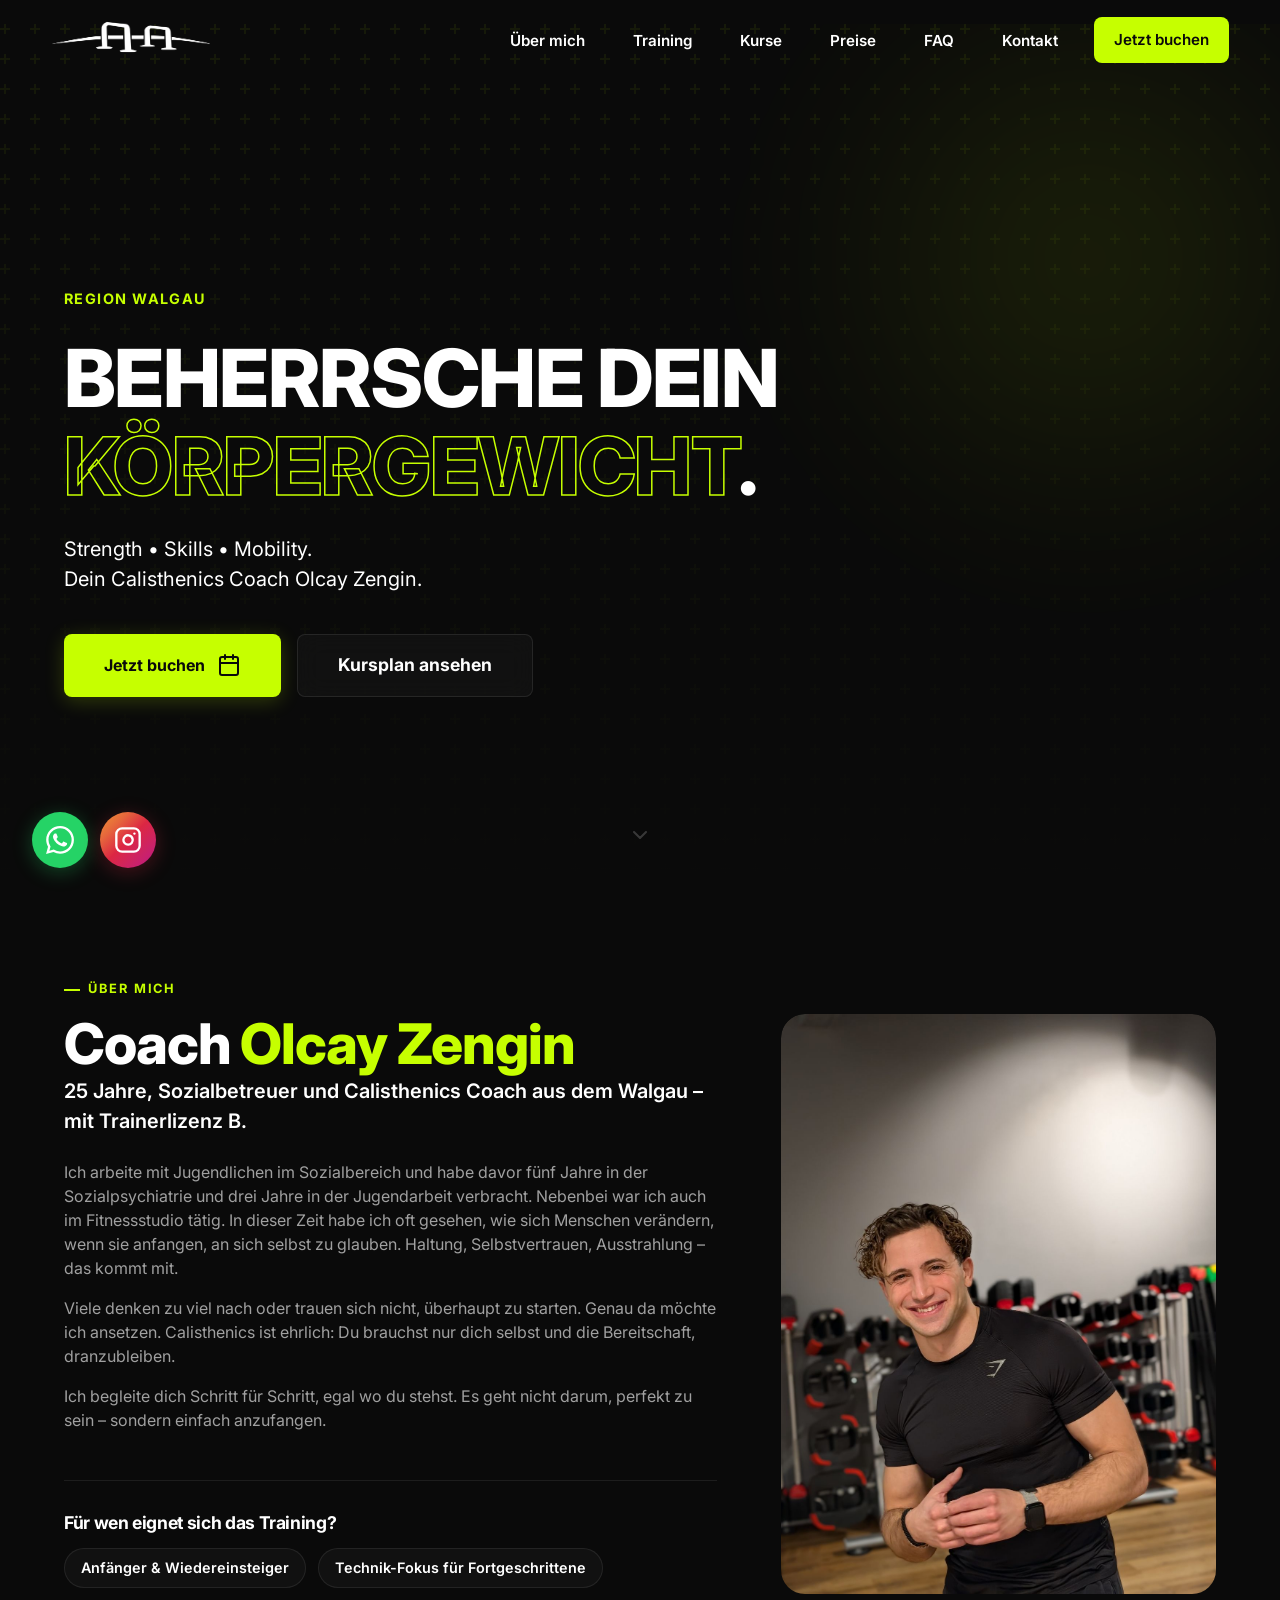
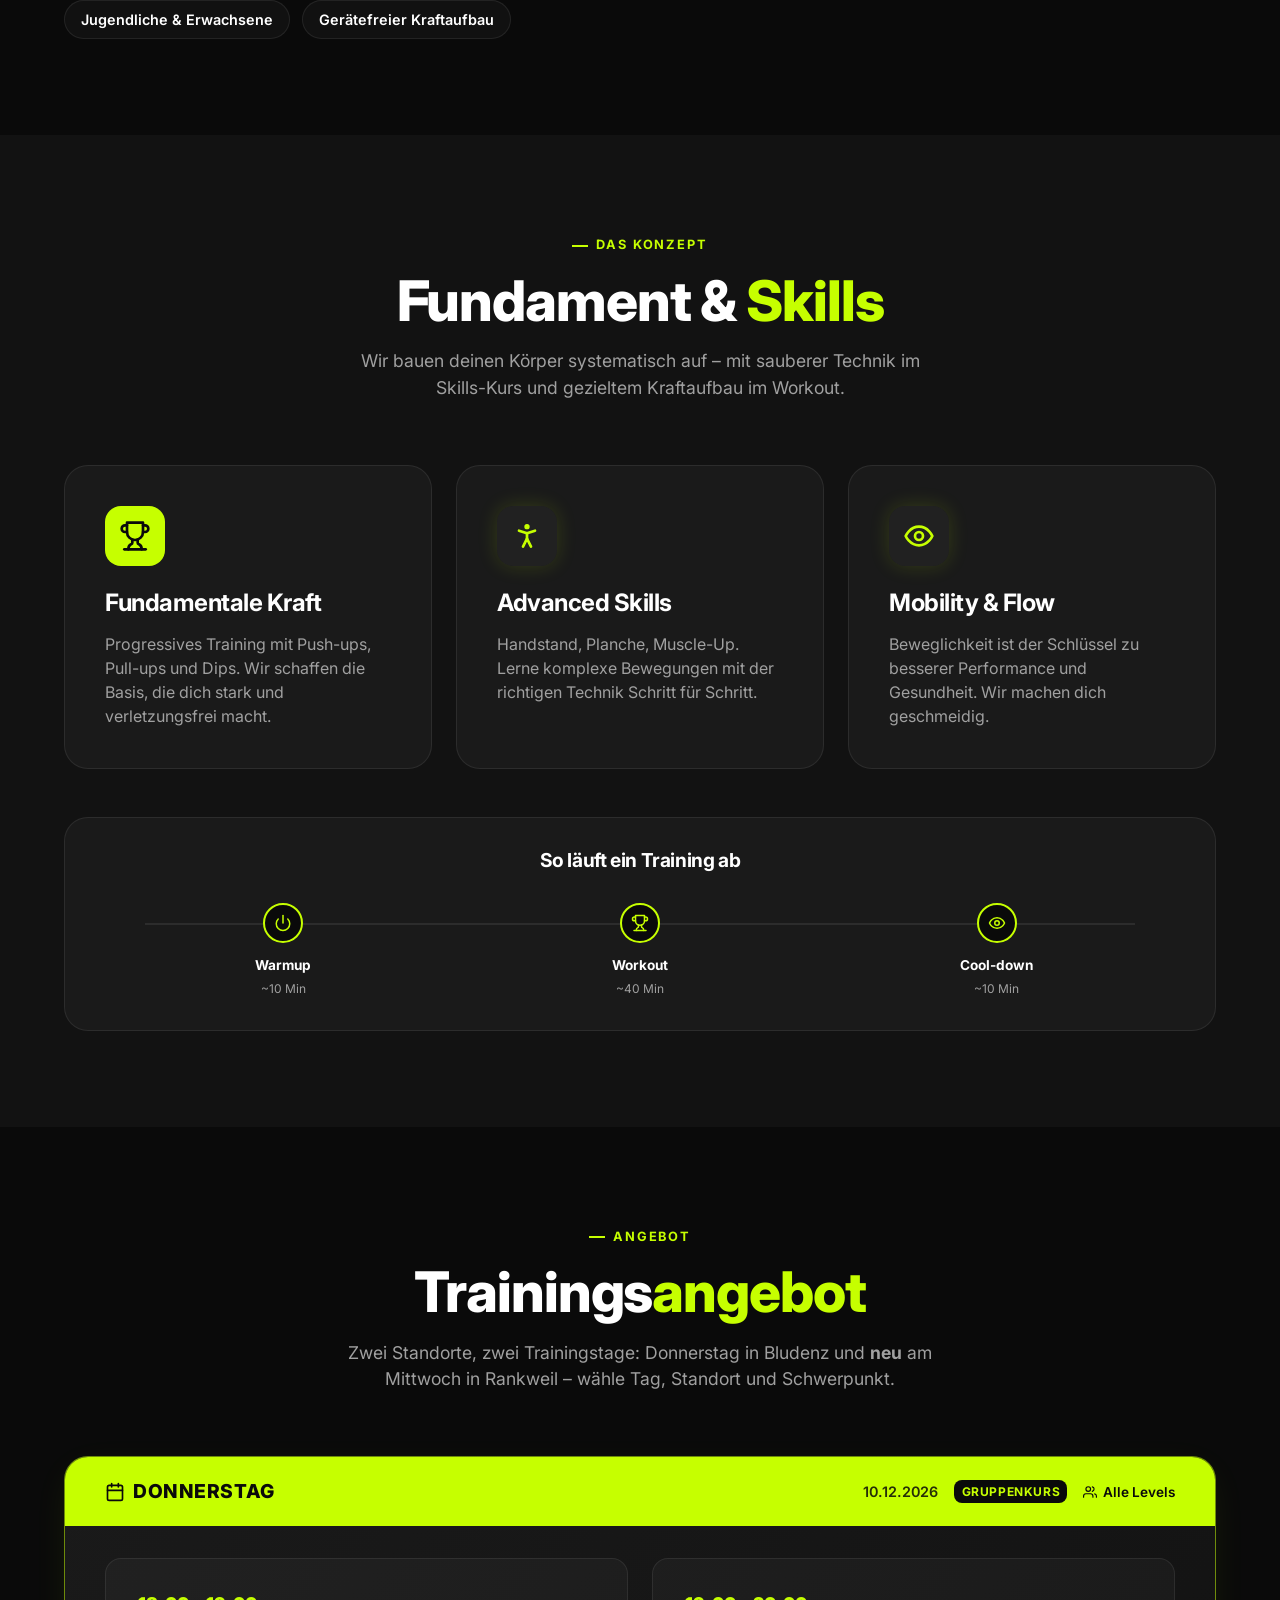
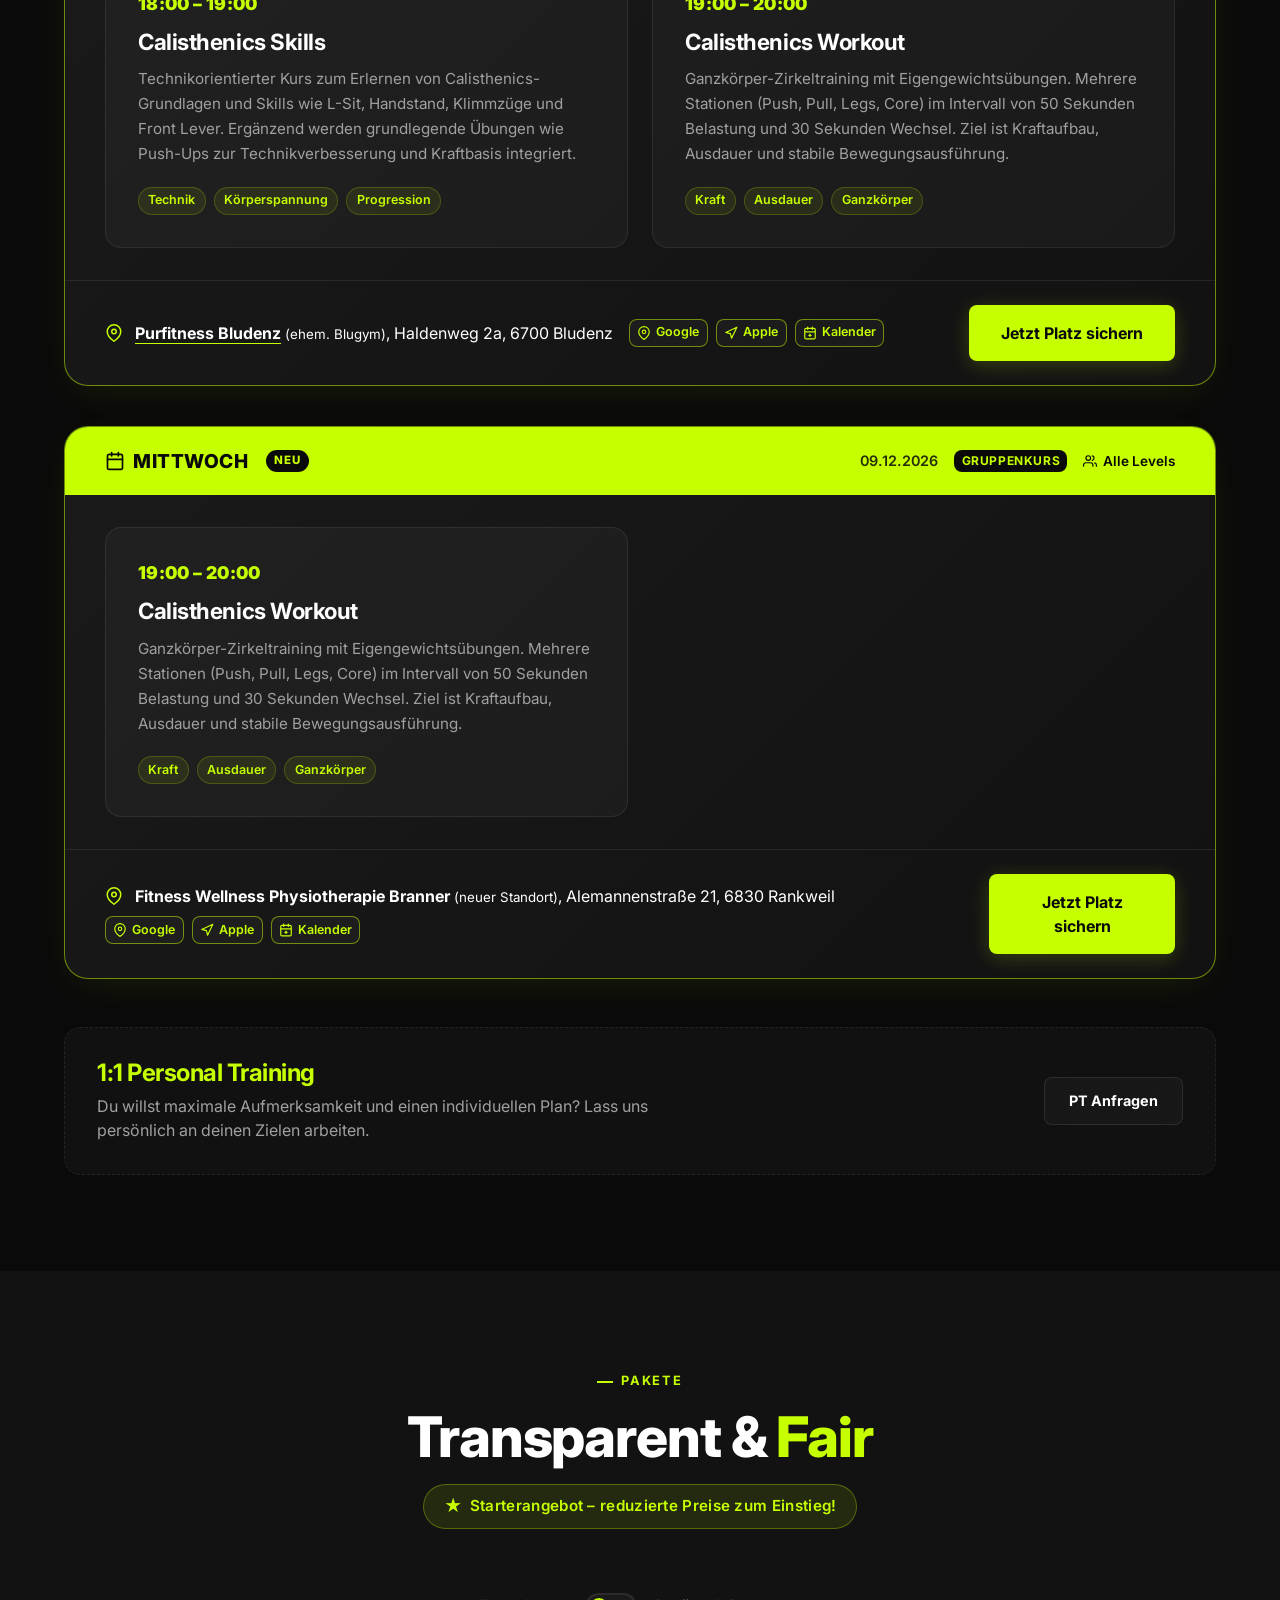
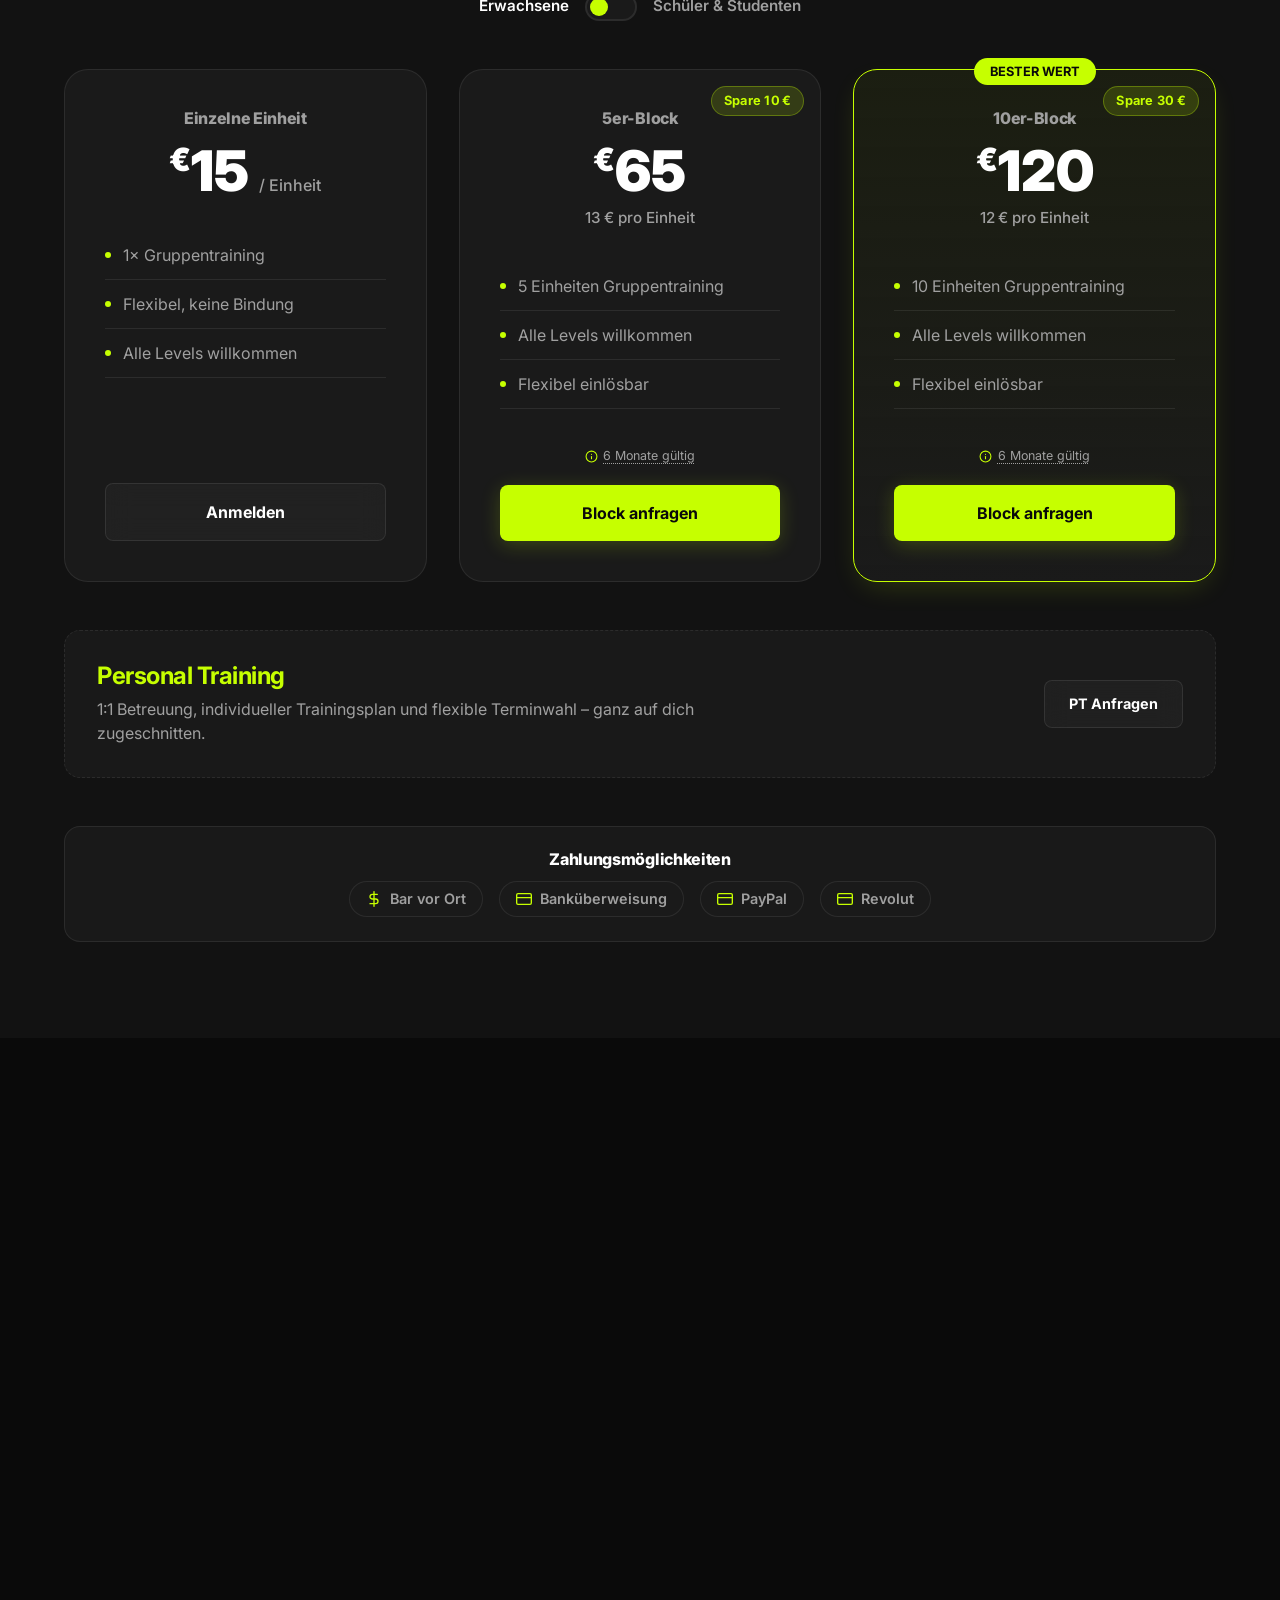
==== commit d0c431a5: "Add Branner address and block validity popover Adds the full Branner address (Alemannenstraße 21, 68" ====
--- a/index.html
+++ b/index.html
@@ -260,7 +260,7 @@
                 <div class="section-header center-text scroll-reveal">
                     <span class="section-tag">Angebot</span>
                     <h2 class="section-title">Trainings<span class="text-accent">angebot</span></h2>
-                    <p class="section-subtitle">Zwei Standorte, zwei Trainingstage: Donnerstag in Bludenz und <strong>neu</strong> am Mittwoch bei Fitness Wellness Physiotherapie Branner – wähle Tag, Standort und Schwerpunkt.</p>
+                    <p class="section-subtitle">Zwei Standorte, zwei Trainingstage: Donnerstag in Bludenz und <strong>neu</strong> am Mittwoch in Rankweil – wähle Tag, Standort und Schwerpunkt.</p>
                 </div>
 
                 <div class="course-schedule scroll-reveal">
@@ -356,7 +356,7 @@
                         <div class="location-row">
                             <address class="location-address">
                                 <svg xmlns="http://www.w3.org/2000/svg" width="18" height="18" viewBox="0 0 24 24" fill="none" stroke="currentColor" stroke-width="2" stroke-linecap="round" stroke-linejoin="round"><path d="M21 10c0 7-9 13-9 13s-9-6-9-13a9 9 0 0 1 18 0z"></path><circle cx="12" cy="10" r="3"></circle></svg>
-                                <span><strong>Fitness Wellness Physiotherapie Branner</strong> <small>(neuer Standort)</small></span>
+                                <span><strong>Fitness Wellness Physiotherapie Branner</strong> <small>(neuer Standort)</small>, Alemannenstraße 21, 6830 Rankweil</span>
                             </address>
                             <div class="map-quicklinks">
                                 <a href="https://maps.app.goo.gl/RBdK7Sh5UDgxvrQP9?g_st=ic" target="_blank" rel="noopener" class="map-link" title="In Google Maps öffnen">
@@ -437,6 +437,13 @@
                             <li>Alle Levels willkommen</li>
                             <li>Flexibel einlösbar</li>
                         </ul>
+                        <p class="block-note">
+                            <button type="button" class="info-hint" aria-expanded="false" aria-label="Hinweis zur Gültigkeit anzeigen">
+                                <svg xmlns="http://www.w3.org/2000/svg" width="13" height="13" viewBox="0 0 24 24" fill="none" stroke="currentColor" stroke-width="2" stroke-linecap="round" stroke-linejoin="round"><circle cx="12" cy="12" r="10"></circle><line x1="12" y1="16" x2="12" y2="12"></line><line x1="12" y1="8" x2="12.01" y2="8"></line></svg>
+                                <span>6 Monate gültig</span>
+                            </button>
+                            <span class="info-pop" role="tooltip">Gültigkeit: 6&nbsp;Monate ab Kaufdatum – danach verfallen nicht eingelöste Einheiten.</span>
+                        </p>
                         <a href="#kontakt" class="btn btn-accent btn-full" data-subject="Block-Buchung (5er / 10er)">Block anfragen</a>
                     </div>
 
@@ -455,6 +462,13 @@
                             <li>Alle Levels willkommen</li>
                             <li>Flexibel einlösbar</li>
                         </ul>
+                        <p class="block-note">
+                            <button type="button" class="info-hint" aria-expanded="false" aria-label="Hinweis zur Gültigkeit anzeigen">
+                                <svg xmlns="http://www.w3.org/2000/svg" width="13" height="13" viewBox="0 0 24 24" fill="none" stroke="currentColor" stroke-width="2" stroke-linecap="round" stroke-linejoin="round"><circle cx="12" cy="12" r="10"></circle><line x1="12" y1="16" x2="12" y2="12"></line><line x1="12" y1="8" x2="12.01" y2="8"></line></svg>
+                                <span>6 Monate gültig</span>
+                            </button>
+                            <span class="info-pop" role="tooltip">Gültigkeit: 6&nbsp;Monate ab Kaufdatum – danach verfallen nicht eingelöste Einheiten.</span>
+                        </p>
                         <a href="#kontakt" class="btn btn-accent btn-full" data-subject="Block-Buchung (5er / 10er)">Block anfragen</a>
                     </div>
                 </div>
--- a/style.css
+++ b/style.css
@@ -756,6 +756,60 @@
     color: var(--color-text-secondary);
     font-weight: 500;
     margin-top: 0.5rem;
+}
+
+/* Block validity hint + popover */
+.block-note {
+    position: relative;
+    margin: -0.25rem 0 1rem;
+    text-align: center;
+}
+.info-hint {
+    display: inline-flex;
+    align-items: center;
+    gap: 0.35rem;
+    padding: 0;
+    background: none;
+    border: none;
+    font: inherit;
+    font-size: 0.78rem;
+    color: var(--color-text-secondary);
+    cursor: pointer;
+    text-decoration: underline dotted;
+    text-underline-offset: 3px;
+    transition: color 0.2s;
+}
+.info-hint svg { color: var(--color-accent); flex-shrink: 0; }
+.info-hint:hover,
+.info-hint:focus-visible { color: var(--color-text-primary); }
+
+.info-pop {
+    position: absolute;
+    left: 50%;
+    bottom: calc(100% + 8px);
+    z-index: 6;
+    width: max-content;
+    max-width: min(240px, 80vw);
+    padding: 0.6rem 0.8rem;
+    font-size: 0.75rem;
+    line-height: 1.5;
+    text-align: left;
+    color: var(--color-text-primary);
+    background: var(--color-bg-card);
+    border: 1px solid var(--border-accent);
+    border-radius: var(--radius-sm);
+    box-shadow: 0 8px 24px -8px rgba(0, 0, 0, 0.6);
+    opacity: 0;
+    visibility: hidden;
+    transform: translate(-50%, 4px);
+    transition: opacity 0.18s, transform 0.18s, visibility 0.18s;
+}
+.block-note:hover .info-pop,
+.info-hint:focus-visible + .info-pop,
+.info-hint[aria-expanded="true"] + .info-pop {
+    opacity: 1;
+    visibility: visible;
+    transform: translate(-50%, 0);
 }
 
 /* Gym link styling */
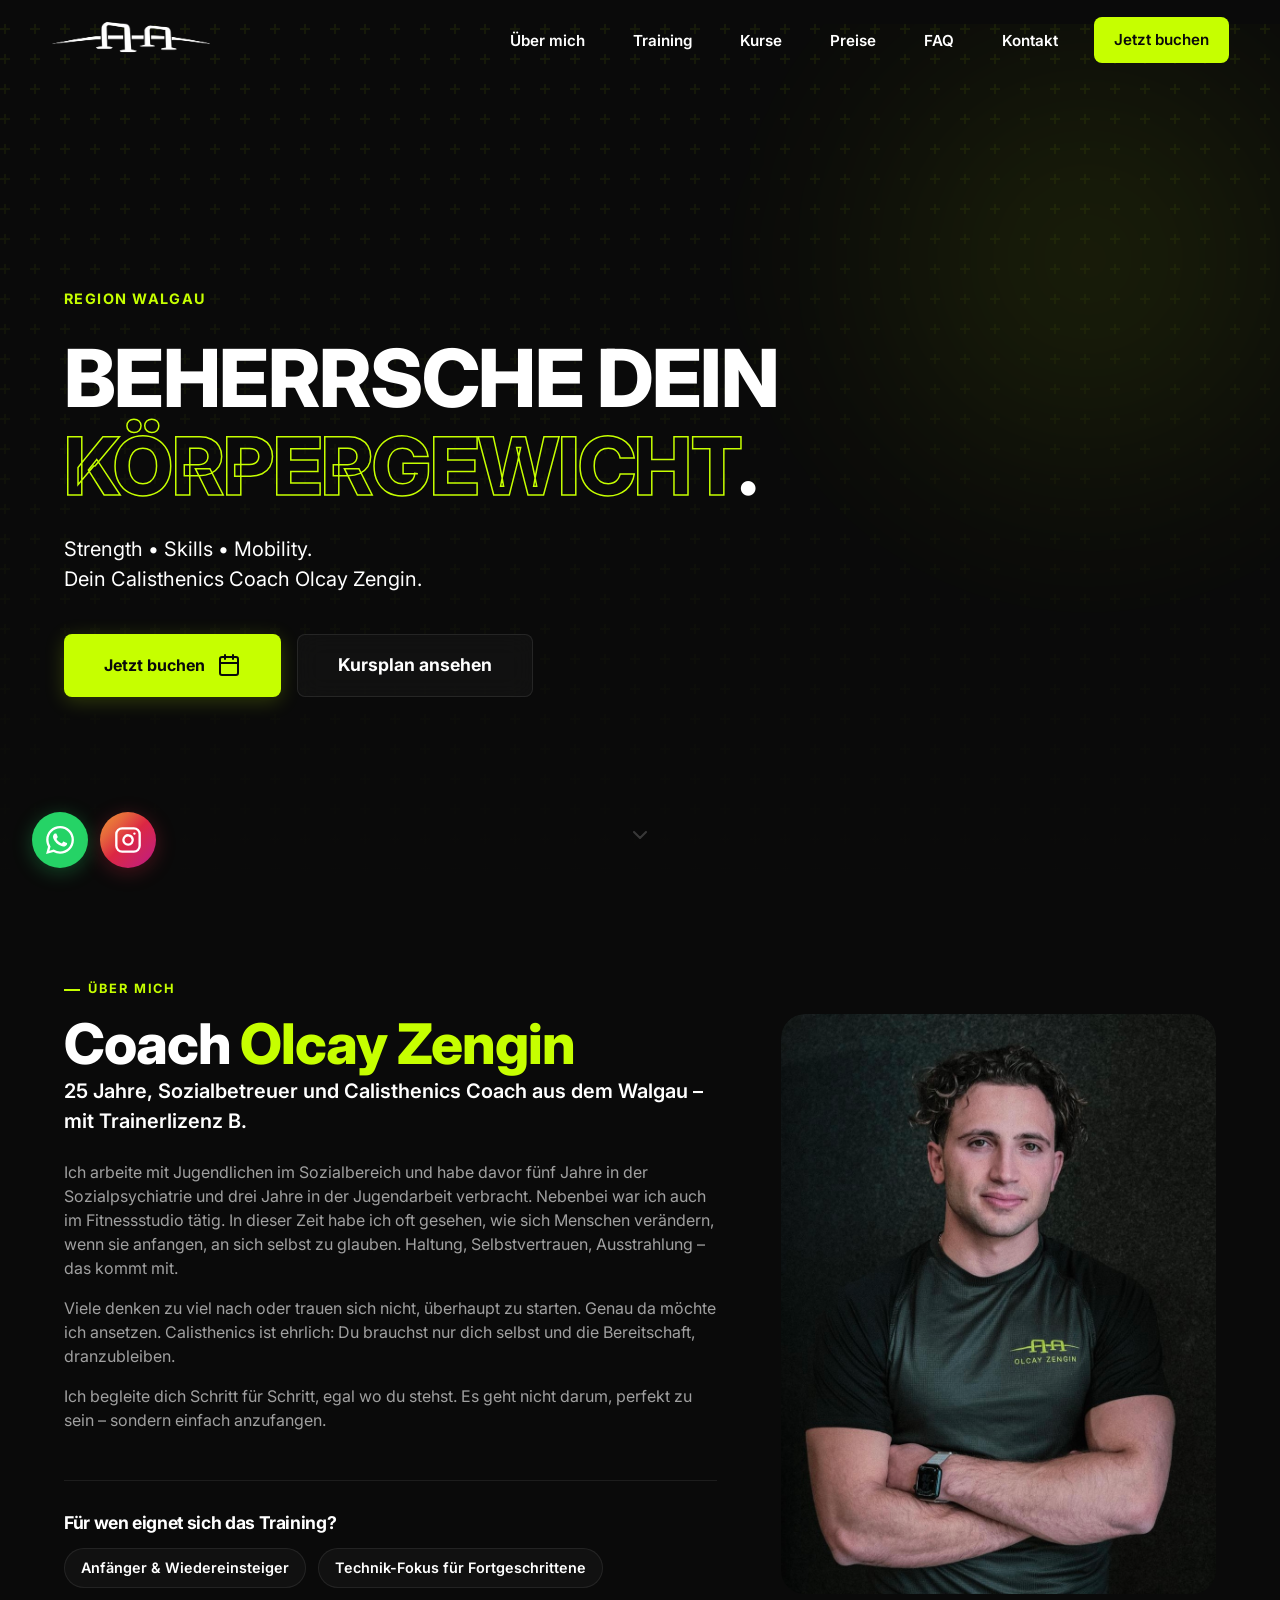
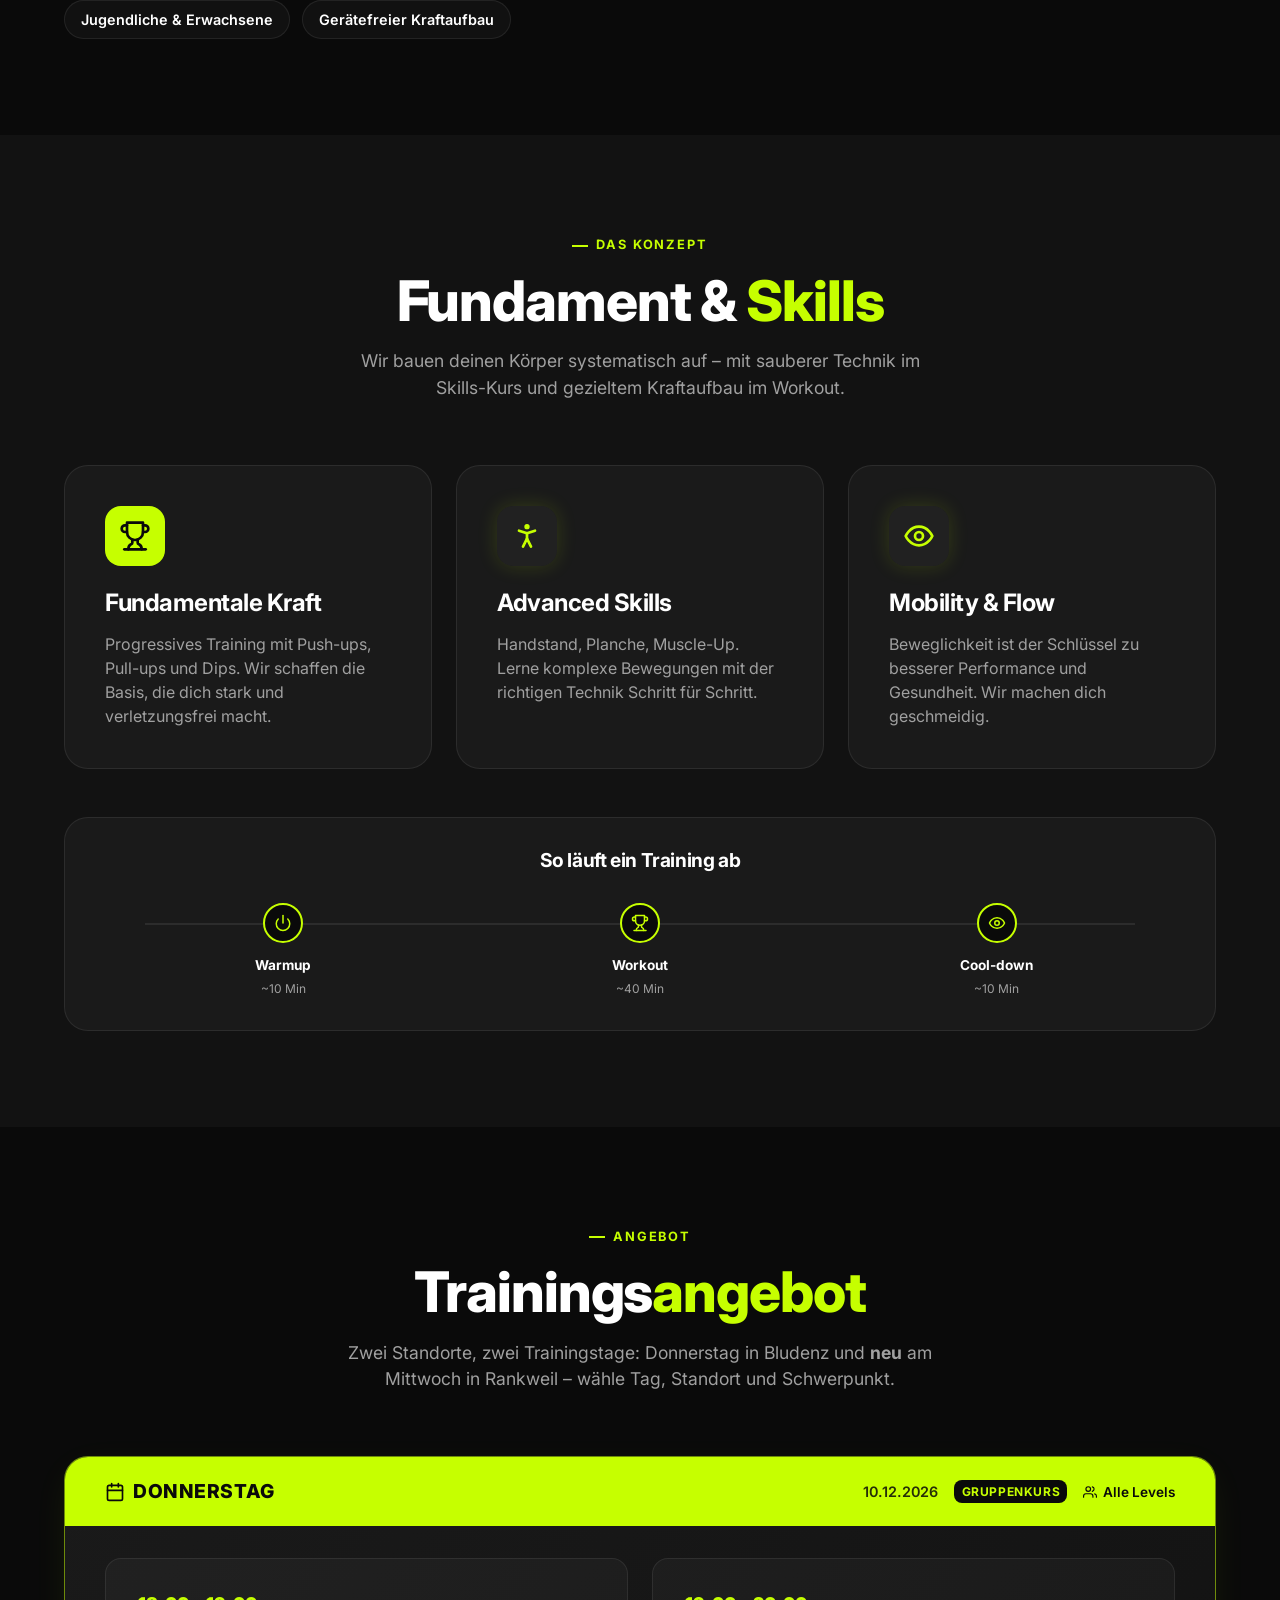
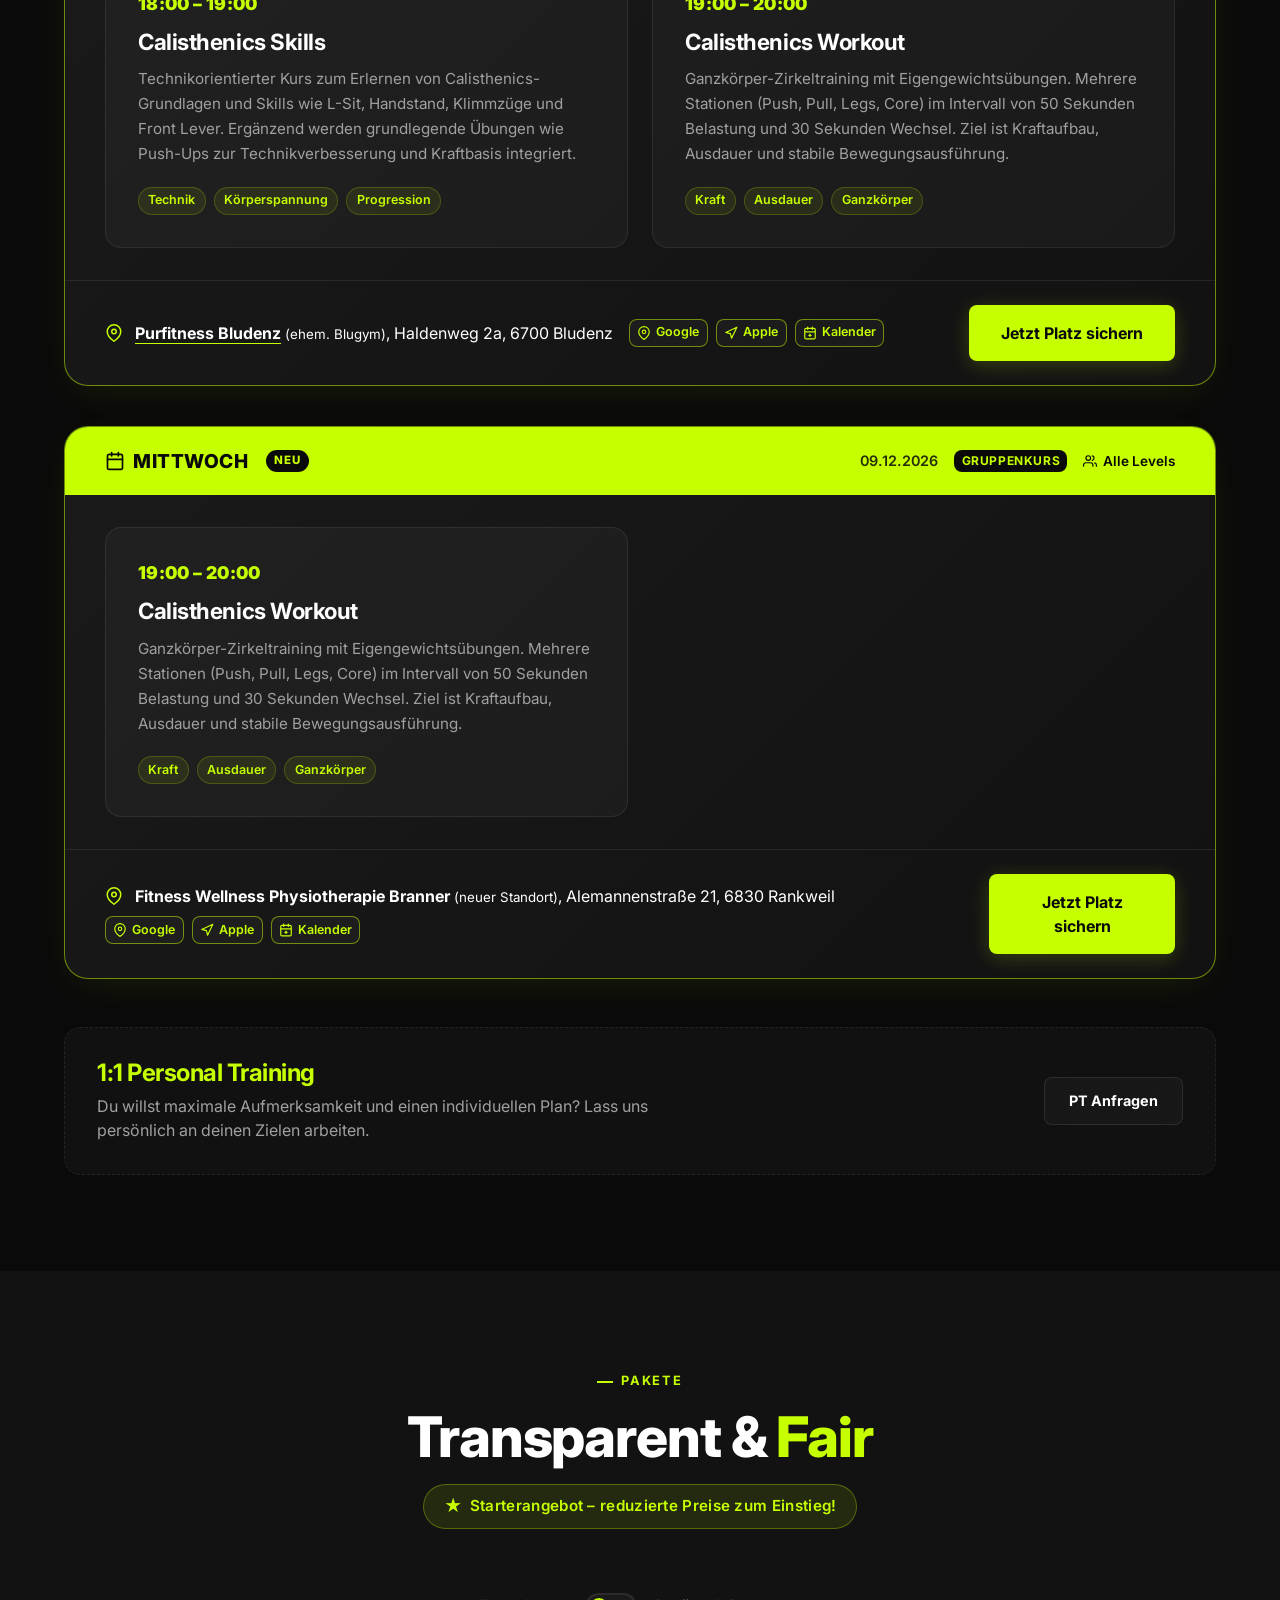
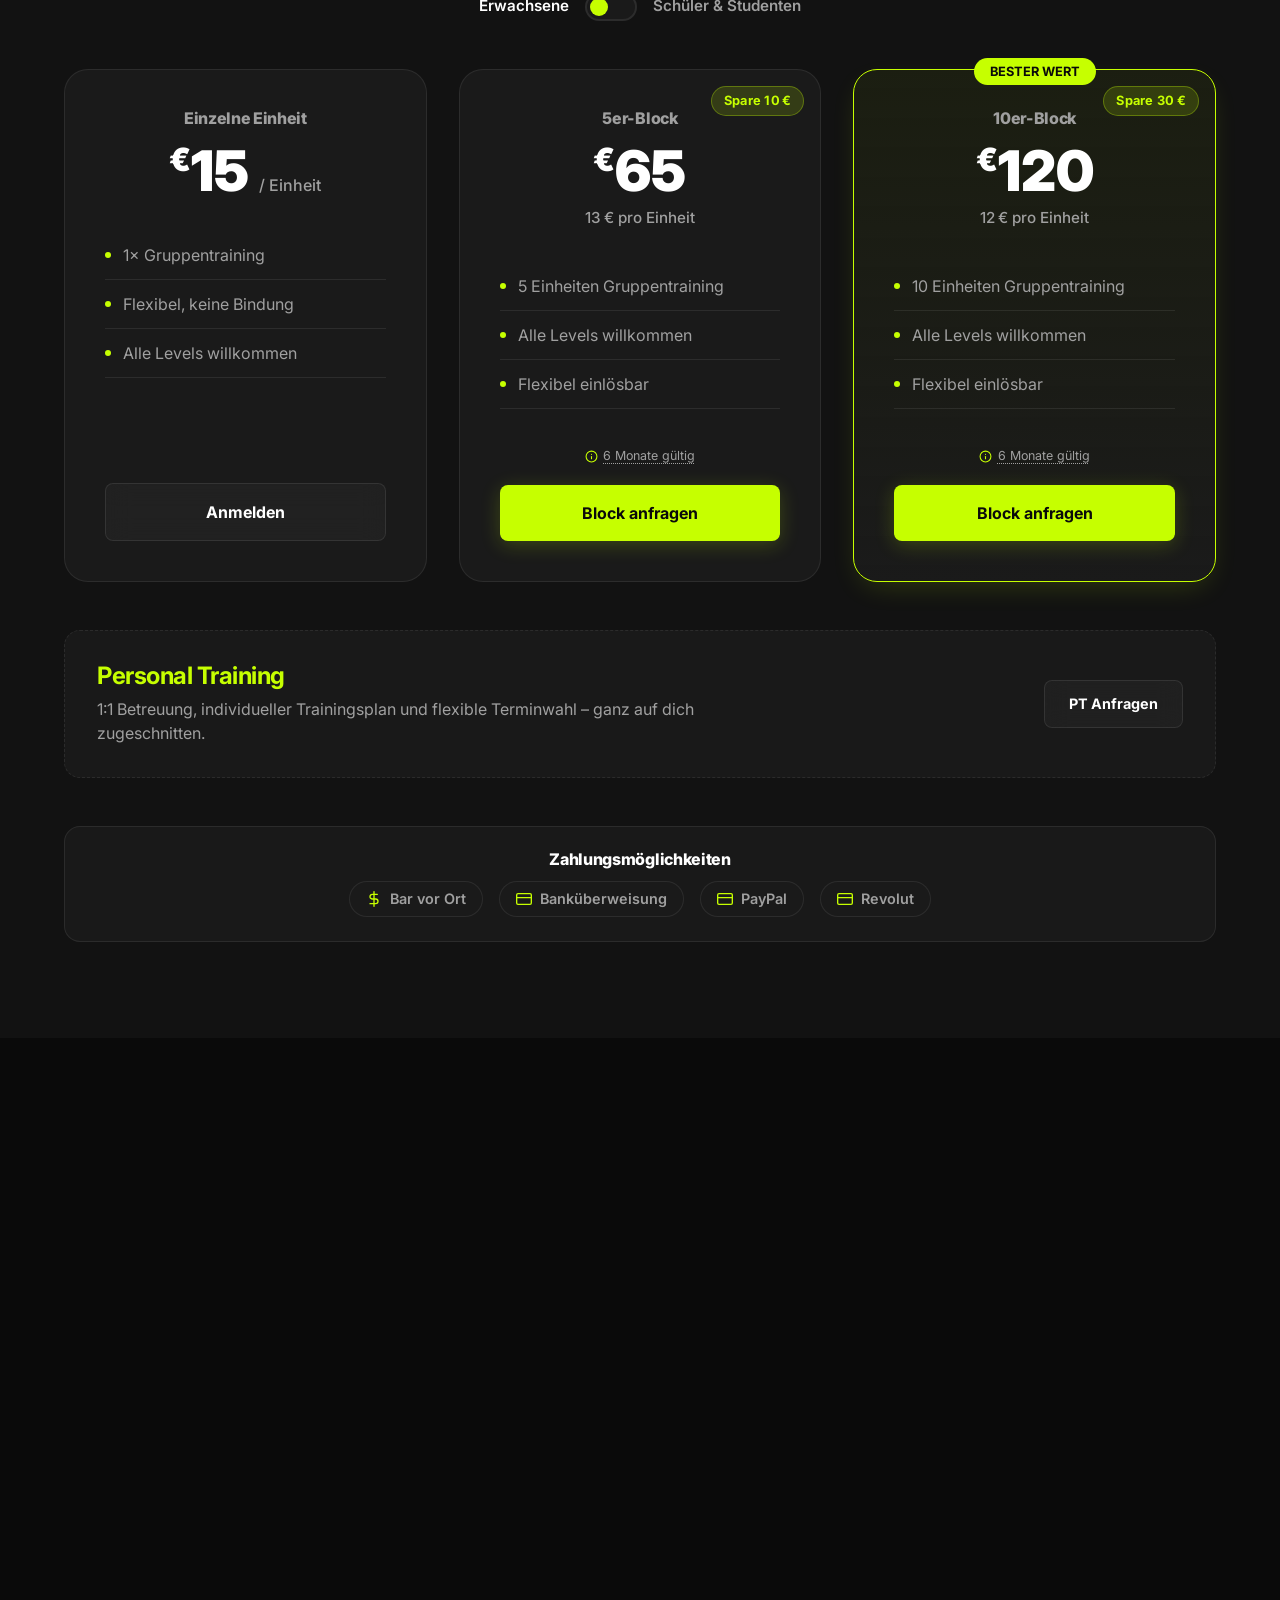
==== commit 683e6a6e: "Prominenten Challenge-CTA im Hero ergaenzen Neue Karte oberhalb der bestehenden Hero-Buttons, die zu" ====
--- a/index.html
+++ b/index.html
@@ -151,7 +151,37 @@
                     <p class="hero-subtitle">Strength • Skills • Mobility. <br>Dein Calisthenics Coach Olcay Zengin.</p>
                 </div>
                 
-                <div class="hero-actions animated-fade-up delay-1">
+                <div class="challenge-cta-wrap animated-fade-up delay-1" id="challenge-cta">
+                <a class="challenge-cta"
+                   href="https://www.supersaas.at/schedule/ozcalisthenics/OZ_Calisthenics_Challenge_2026"
+                   target="_blank" rel="noopener noreferrer"
+                   aria-label="Zur Anmeldung der 2. OZ Calisthenics Challenge am 3. Oktober 2026 (öffnet in neuem Tab)">
+                    <span class="challenge-cta-badge"><span class="challenge-cta-dot" aria-hidden="true"></span>Neu · Anmeldung offen</span>
+                    <span class="challenge-cta-body">
+                        <span class="challenge-cta-title">2. OZ Calisthenics Challenge</span>
+                        <span class="challenge-cta-meta">
+                            <span class="challenge-cta-meta-item">
+                                <svg xmlns="http://www.w3.org/2000/svg" width="16" height="16" viewBox="0 0 24 24" fill="none" stroke="currentColor" stroke-width="2" stroke-linecap="round" stroke-linejoin="round" aria-hidden="true"><rect x="3" y="4" width="18" height="18" rx="2" ry="2"></rect><line x1="16" y1="2" x2="16" y2="6"></line><line x1="8" y1="2" x2="8" y2="6"></line><line x1="3" y1="10" x2="21" y2="10"></line></svg>
+                                Sa 3.10.2026 · 10–17 Uhr
+                            </span>
+                            <span class="challenge-cta-meta-item">
+                                <svg xmlns="http://www.w3.org/2000/svg" width="16" height="16" viewBox="0 0 24 24" fill="none" stroke="currentColor" stroke-width="2" stroke-linecap="round" stroke-linejoin="round" aria-hidden="true"><path d="M21 10c0 7-9 13-9 13s-9-6-9-13a9 9 0 0 1 18 0z"></path><circle cx="12" cy="10" r="3"></circle></svg>
+                                Oberau Park, Feldkirch
+                            </span>
+                            <span class="challenge-cta-meta-item">
+                                <svg xmlns="http://www.w3.org/2000/svg" width="16" height="16" viewBox="0 0 24 24" fill="none" stroke="currentColor" stroke-width="2" stroke-linecap="round" stroke-linejoin="round" aria-hidden="true"><circle cx="12" cy="12" r="10"></circle><path d="M15.5 8.6a4.2 4.2 0 1 0 0 6.8"></path><line x1="7.4" y1="10.8" x2="13" y2="10.8"></line><line x1="7.4" y1="13.2" x2="13" y2="13.2"></line></svg>
+                                10 € Startgebühr
+                            </span>
+                        </span>
+                    </span>
+                    <span class="challenge-cta-action">
+                        Jetzt anmelden
+                        <svg xmlns="http://www.w3.org/2000/svg" width="20" height="20" viewBox="0 0 24 24" fill="none" stroke="currentColor" stroke-width="2.5" stroke-linecap="round" stroke-linejoin="round" aria-hidden="true"><line x1="5" y1="12" x2="19" y2="12"></line><polyline points="12 5 19 12 12 19"></polyline></svg>
+                    </span>
+                </a>
+                </div>
+
+                <div class="hero-actions animated-fade-up delay-2">
                     <button class="btn btn-accent btn-large btn-booking">
                         Jetzt buchen
                         <svg xmlns="http://www.w3.org/2000/svg" width="24" height="24" viewBox="0 0 24 24" fill="none" stroke="currentColor" stroke-width="2" stroke-linecap="round" stroke-linejoin="round"><rect x="3" y="4" width="18" height="18" rx="2" ry="2"></rect><line x1="16" y1="2" x2="16" y2="6"></line><line x1="8" y1="2" x2="8" y2="6"></line><line x1="3" y1="10" x2="21" y2="10"></line></svg>
--- a/style.css
+++ b/style.css
@@ -327,6 +327,166 @@
     display: flex;
     gap: 1rem;
     flex-wrap: wrap;
+}
+
+/* ============================================
+   Hero: Challenge CTA (Event-Anmeldung)
+   ============================================ */
+.challenge-cta-wrap {
+    /* Traegt die Einblend-Animation, damit der Hover-Transform der Karte
+       nicht von animation-fill-mode: forwards ueberschrieben wird. */
+    width: 100%;
+    max-width: 640px;
+    margin-bottom: 2rem;
+}
+
+.challenge-cta {
+    display: grid;
+    grid-template-columns: minmax(0, 1fr) auto;
+    grid-template-areas:
+        "badge  badge"
+        "body   action";
+    align-items: center;
+    gap: 0.9rem 1.5rem;
+    width: 100%;
+    padding: 1.25rem 1.5rem;
+    border: 1px solid var(--border-accent);
+    border-radius: var(--radius-md);
+    background:
+        linear-gradient(135deg, rgba(198, 255, 0, 0.14) 0%, rgba(198, 255, 0, 0.03) 55%),
+        var(--color-bg-card);
+    box-shadow: 0 8px 30px rgba(0, 0, 0, 0.35);
+    text-decoration: none;
+    color: var(--color-text-primary);
+    position: relative;
+    overflow: hidden;
+    transition:
+        transform 0.3s cubic-bezier(0.25, 0.46, 0.45, 0.94),
+        box-shadow 0.3s cubic-bezier(0.25, 0.46, 0.45, 0.94),
+        border-color 0.3s cubic-bezier(0.25, 0.46, 0.45, 0.94);
+}
+.challenge-cta::before {
+    /* Akzent-Kante links */
+    content: '';
+    position: absolute;
+    left: 0; top: 0; bottom: 0;
+    width: 4px;
+    background: var(--color-accent);
+}
+.challenge-cta:hover,
+.challenge-cta:focus-visible {
+    transform: translateY(-3px);
+    border-color: var(--color-accent);
+    box-shadow: 0 14px 40px rgba(198, 255, 0, 0.22);
+}
+
+.challenge-cta-body {
+    grid-area: body;
+    display: flex;
+    flex-direction: column;
+    gap: 0.5rem;
+    min-width: 0;
+}
+
+.challenge-cta-badge {
+    grid-area: badge;
+    justify-self: start;
+    display: inline-flex;
+    align-items: center;
+    gap: 0.45rem;
+    padding: 0.3em 0.75em;
+    font-size: 0.7rem;
+    font-weight: 800;
+    text-transform: uppercase;
+    letter-spacing: 0.09em;
+    color: var(--color-text-on-accent);
+    background: var(--color-accent);
+    border-radius: 999px;
+    white-space: nowrap;
+}
+.challenge-cta-dot {
+    width: 7px;
+    height: 7px;
+    border-radius: 50%;
+    background: var(--color-text-on-accent);
+    animation: challengeDotPulse 1.8s ease-in-out infinite;
+}
+@keyframes challengeDotPulse {
+    0%, 100% { opacity: 1;   transform: scale(1); }
+    50%      { opacity: 0.35; transform: scale(0.7); }
+}
+
+.challenge-cta-title {
+    font-size: 1.15rem;
+    font-weight: 800;
+    line-height: 1.2;
+    letter-spacing: -0.01em;
+}
+
+.challenge-cta-meta {
+    display: flex;
+    flex-direction: column;
+    gap: 0.35rem;
+    font-size: 0.9rem;
+    color: var(--color-text-secondary);
+}
+.challenge-cta-meta-item {
+    display: flex;
+    align-items: center;
+    gap: 0.5rem;
+}
+.challenge-cta-meta-item svg {
+    flex: 0 0 auto;
+    color: var(--color-accent);
+}
+
+.challenge-cta-action {
+    grid-area: action;
+    display: inline-flex;
+    align-items: center;
+    justify-content: center;
+    gap: 0.6rem;
+    padding: 0.85rem 1.5rem;
+    font-weight: 700;
+    font-size: 1rem;
+    border-radius: var(--radius-sm);
+    background: var(--color-accent);
+    color: var(--color-text-on-accent);
+    white-space: nowrap;
+    transition:
+        background-color 0.3s cubic-bezier(0.25, 0.46, 0.45, 0.94),
+        transform 0.3s cubic-bezier(0.25, 0.46, 0.45, 0.94);
+}
+.challenge-cta-action svg { transition: transform 0.3s cubic-bezier(0.25, 0.46, 0.45, 0.94); }
+.challenge-cta:hover .challenge-cta-action { background: var(--color-accent-hover); }
+.challenge-cta:hover .challenge-cta-action svg { transform: translateX(4px); }
+
+/* Sehr schmale Viewports (kleine Handys) */
+@media (max-width: 640px) {
+    .challenge-cta {
+        grid-template-columns: minmax(0, 1fr);
+        grid-template-areas:
+            "badge"
+            "body"
+            "action";
+        gap: 0.85rem;
+        padding: 1.15rem 1.15rem 1.25rem;
+    }
+    .challenge-cta-title { font-size: 1.05rem; }
+    .challenge-cta-meta { font-size: 0.85rem; }
+    .challenge-cta-action {
+        width: 100%;
+        padding: 1rem 1.25rem;
+    }
+}
+
+@media (prefers-reduced-motion: reduce) {
+    .challenge-cta,
+    .challenge-cta-action,
+    .challenge-cta-action svg { transition: none; }
+    .challenge-cta:hover { transform: none; }
+    .challenge-cta:hover .challenge-cta-action svg { transform: none; }
+    .challenge-cta-dot { animation: none; }
 }
 
 /* ============================================
@@ -1256,6 +1416,8 @@
     }
     h1 { font-size: clamp(2rem, 9vw, 3.5rem); }
     .text-stroke-accent { -webkit-text-stroke-width: 1px; }
+    .hero-subtitle { margin-bottom: 1.75rem; }
+    .challenge-cta-wrap { margin-bottom: 1.5rem; }
     .hero-actions { flex-direction: column; width: 100%; }
     .btn-large { width: 100%; }
 
@@ -1298,7 +1460,7 @@
         height: 48px;
     }
     .card-content .icon-wrapper svg { width: 26px; height: 26px; }
-    .about-photo { object-position: center 55%; }
+    .about-photo { aspect-ratio: 4 / 3; max-height: 420px; object-position: center 15%; }
 
     /* Kurse Mobile */
     .course-schedule-header {
